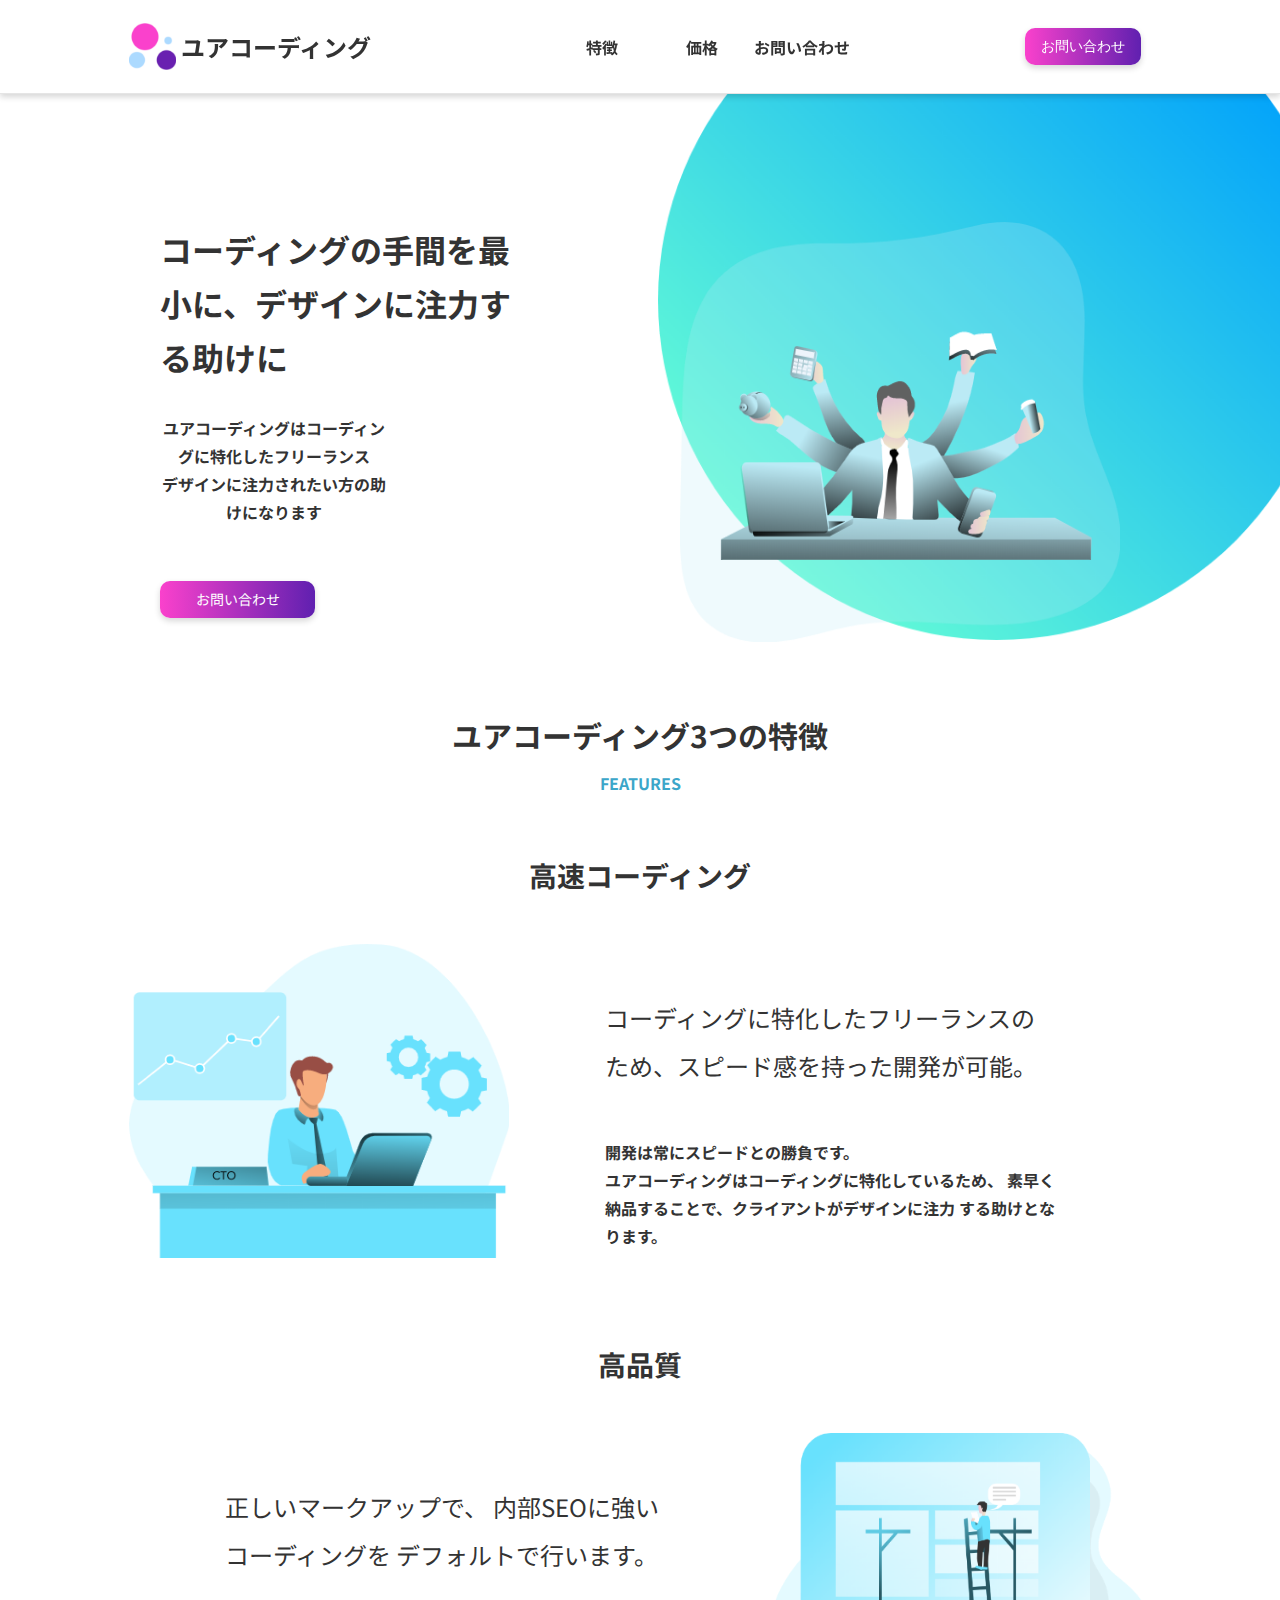
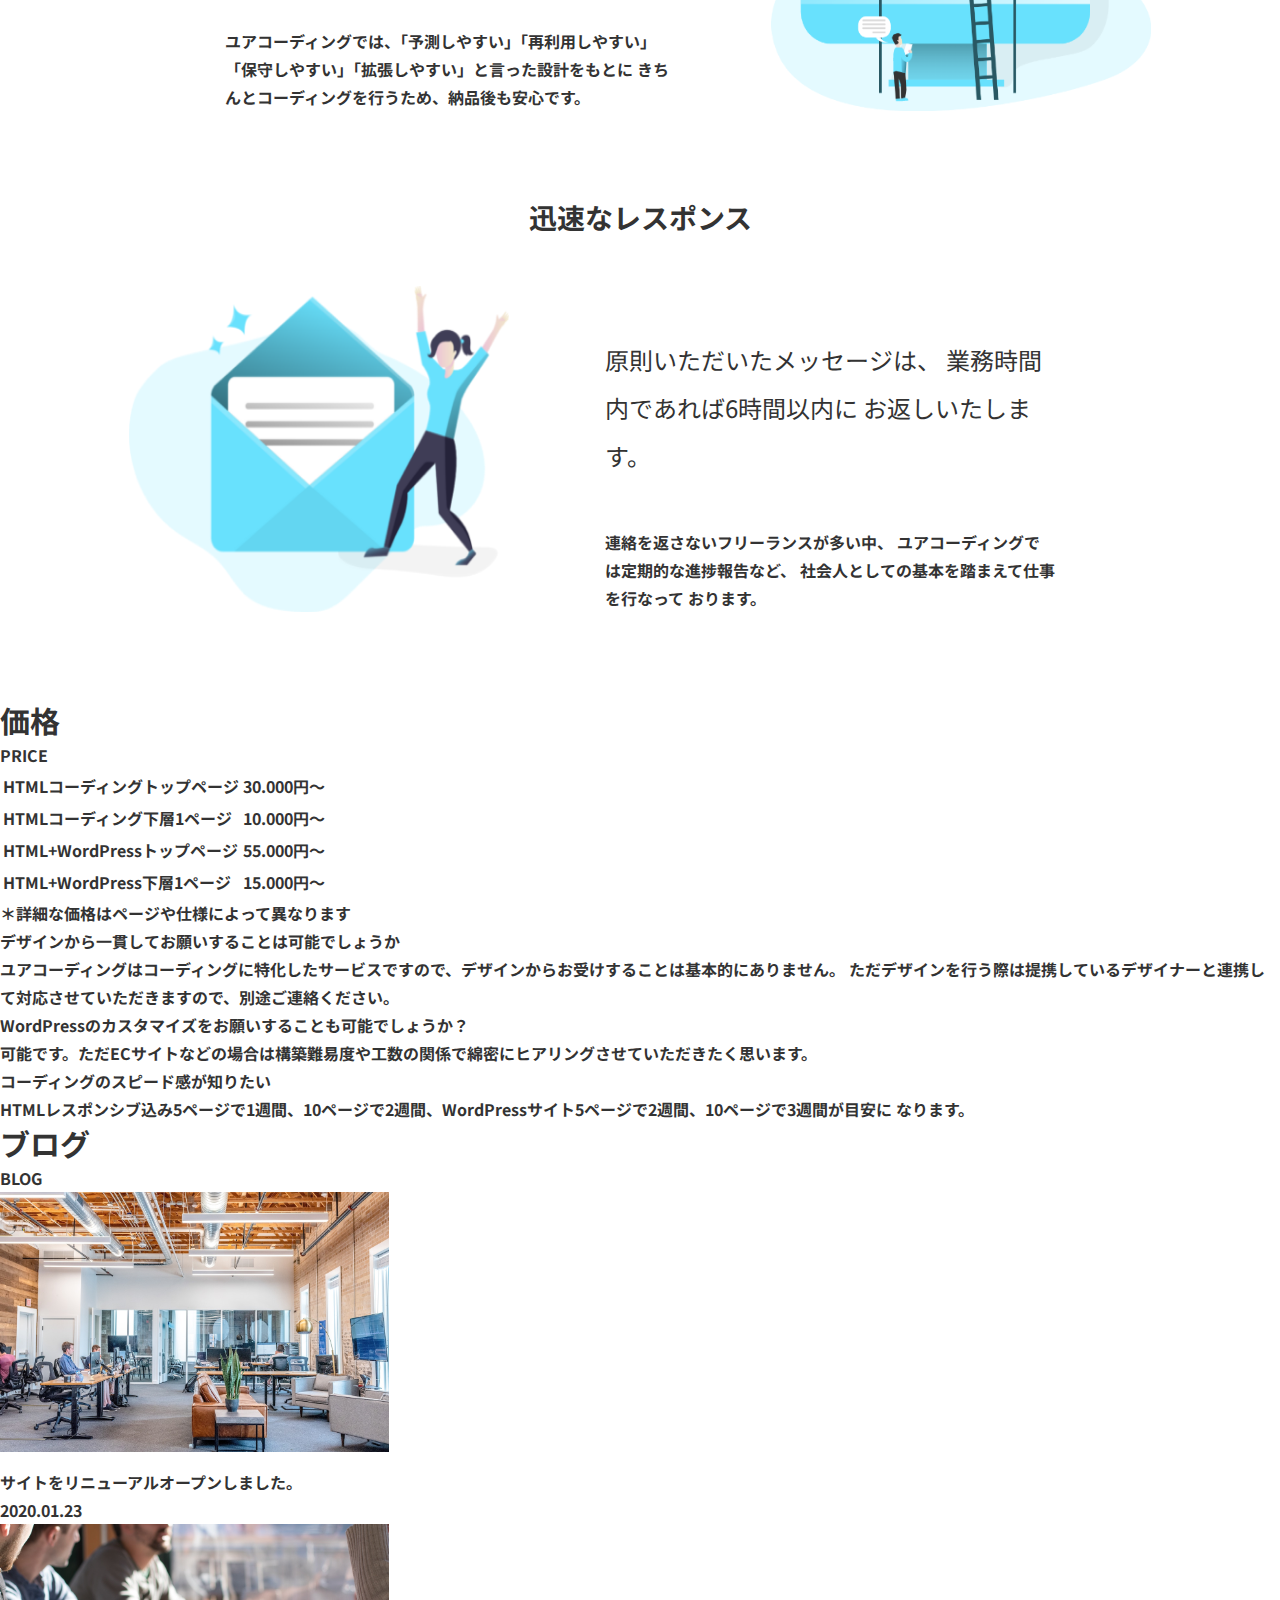
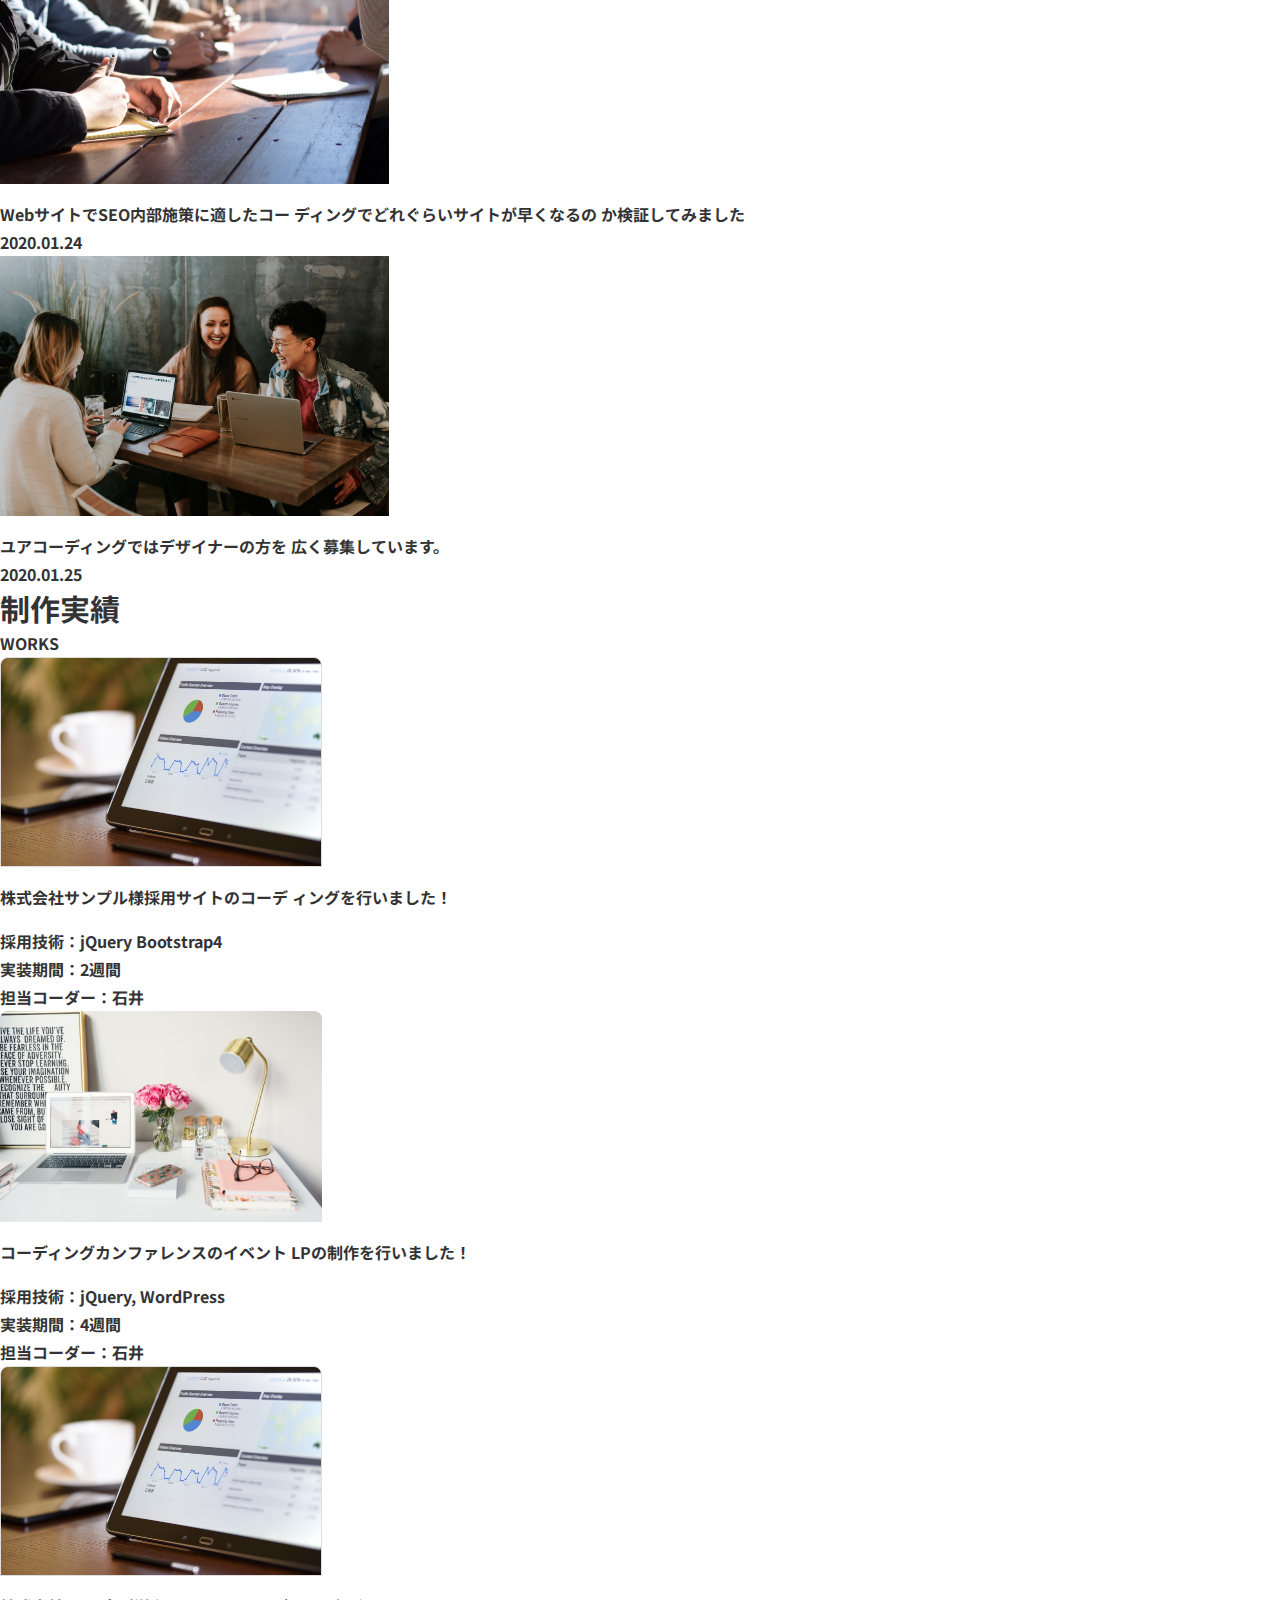
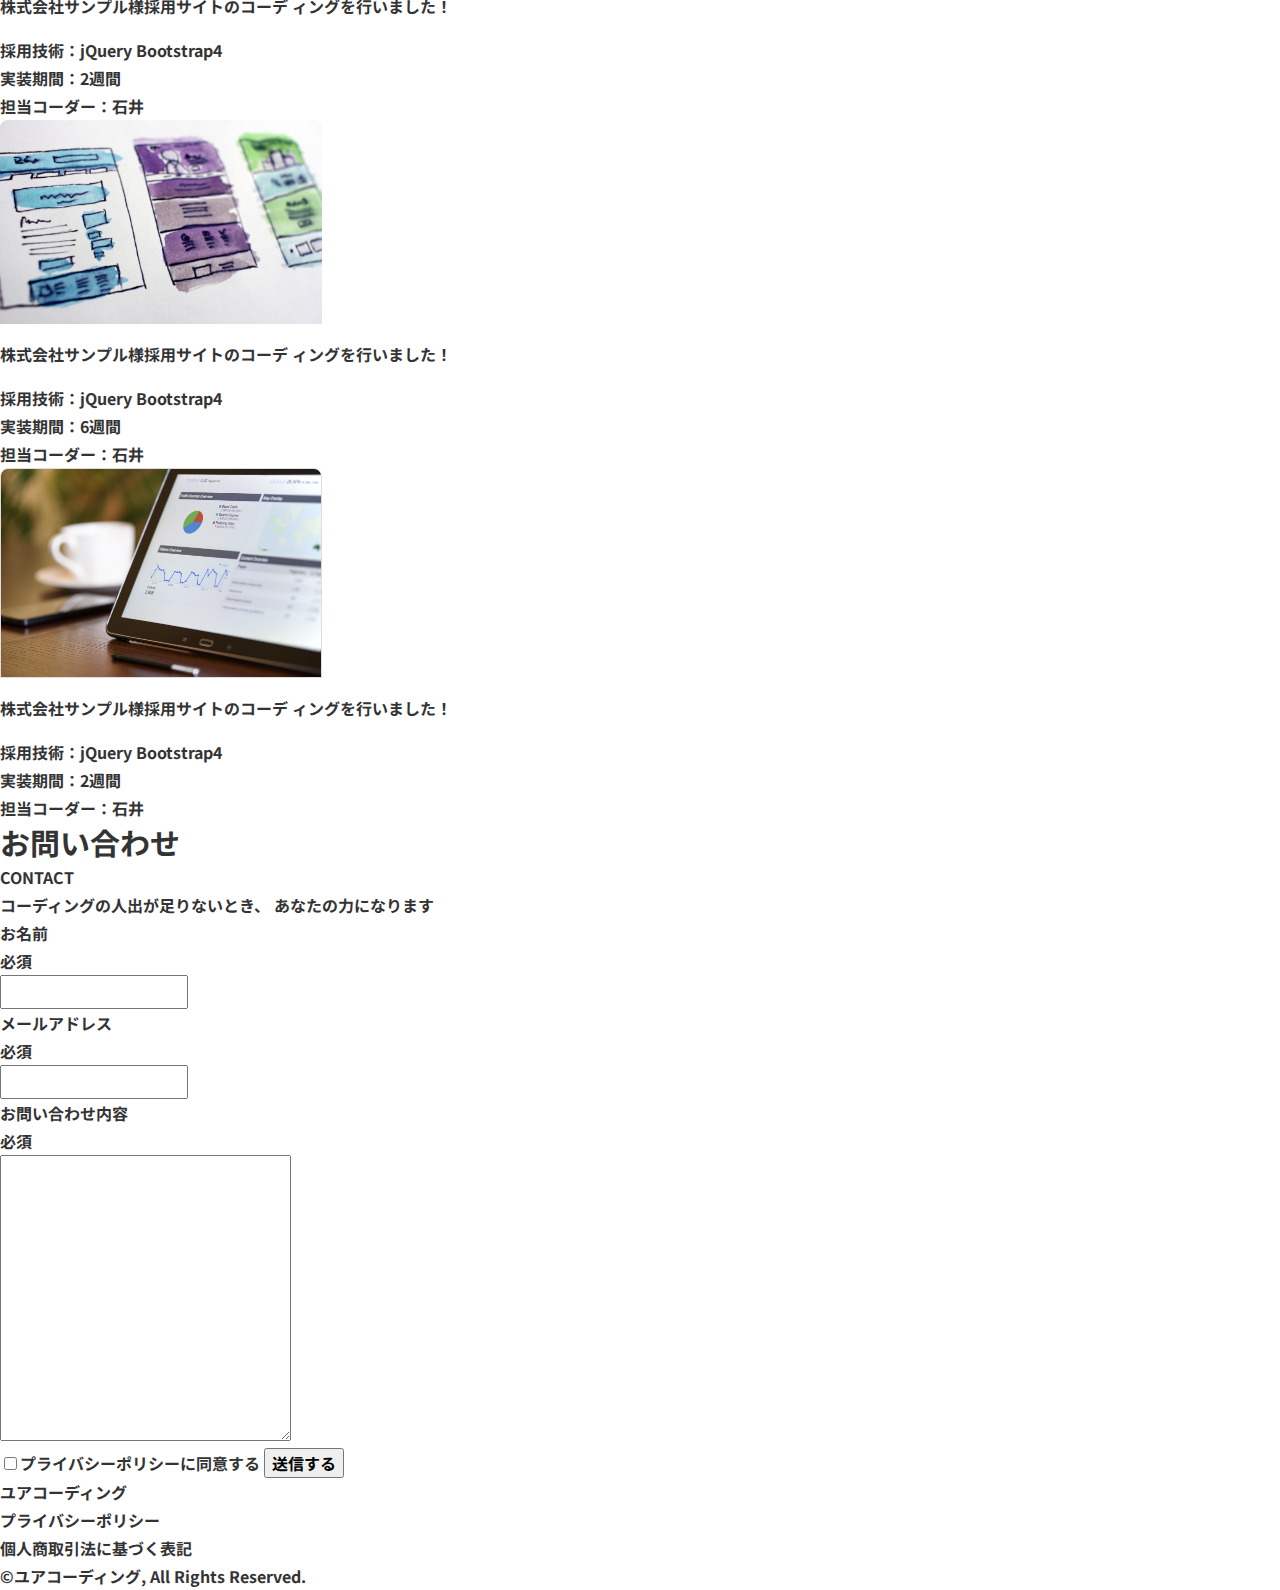
==== index.html @ cce76cbc "「p-features」完成" ====
<!DOCTYPE html>
<html lang="ja">
<head>
    <meta charset="UTF-8">
    <meta http-equiv="X-UA-Compatible" content="IE=edge">
    <meta name="viewport" content="width=device-width, initial-scale=1.0">
    <link rel="stylesheet" href="css/style.css">
    <link rel="preconnect" href="https://fonts.googleapis.com">
    <link rel="preconnect" href="https://fonts.gstatic.com" crossorigin>
    <link href="https://fonts.googleapis.com/css2?family=Noto+Sans+JP:wght@400;700&display=swap" rel="stylesheet">
    <meta name=“robots” content=“noindex”><!-- 完成したら削除 -->
    <title>ユアコーディング</title>
</head>
<body>
    <header>
        <div class="header-flex inner">
            <a href="" class="logo">
                <img src="img/header-logo.png" alt="ヘッダーロゴ">ユアコーディング
            </a><!-- /.logo -->
            <ul class="header-nav" id="header-nav">
                <li><a href="">特徴</a></li>
                <li><a href="">価格</a></li>
                <li><a href="">お問い合わせ</a></li>
            </ul><!-- /.header-nav -->
            <div class="contact-form">
                <a href="" class="contact-btn">お問い合わせ</a>
            </div><!-- /.contact-form -->
            <button class="hamburger-btn" id="hamburger-btn">
                <span></span>
                <span></span>
                <span></span>
            </button><!-- /.header-menu-btn -->
        </div><!-- /.heder-flex inner -->
    </header>
    <main>
        <section class="p-mainvisual inner">
            <div class="maintext">
                <h1>コーディングの手間を最小に、デザインに注力する助けに</h1>
                <p>ユアコーディングはコーディングに特化したフリーランス<br>デザインに注力されたい方の助けになります</p>
                <div class="contact-form">
                    <a href="" class="contact-btn">お問い合わせ</a>
                </div><!-- /.contact-form -->
            </div><!-- /.maintext -->
            <div class="main-img">
                <div class="mainimg1"></div><!-- /.mainimg1 -->
                <!-- <img src="img/main1.png" alt="メイン画像１"> -->
                <img src="img/main2.png" alt="メイン画像２">
            </div><!-- /.main-img -->
        </section><!-- /.p-mainvisual -->
        <section class="p-features inner">
            <h2>ユアコーディング3つの特徴</h2>
            <p class="c-subtitle">FEATURES</p>
            <div class="coding c-features-contents">
                <h3>高速コーディング</h3>
                <div class="flex-contents">
                    <img src="img/features-coding.png" alt="コーディング">
                    <div class="text-contents">
                        <p class="text-title">コーディングに特化したフリーランスのため、スピード感を持った開発が可能。</p><!-- /.text-title -->
                        <p>開発は常にスピードとの勝負です。<br>ユアコーディングはコーディングに特化しているため、 素早く納品することで、クライアントがデザインに注力 する助けとなります。</p>
                    </div><!-- /.text-contents -->
                </div><!-- /.flex-contents -->
            </div><!-- /.coding -->
            <div class="quality c-features-contents">
                <h3>高品質</h3>
                <div class="flex-contents flex-reverse">
                    <img src="img/features-quality.png" alt="品質">
                    <div class="text-contents">
                        <p class="text-title">正しいマークアップで、 内部SEOに強いコーディングを デフォルトで行います。</p><!-- /.text-title -->
                        <p>ユアコーディングでは、「予測しやすい」「再利用しやすい」 「保守しやすい」「拡張しやすい」と言った設計をもとに きちんとコーディングを行うため、納品後も安心です。</p>
                    </div><!-- /.text-contents -->
                </div><!-- /.text-contents -->
            </div><!-- /.quality -->
            <div class="response c-features-contents">
                <h3>迅速なレスポンス</h3>
                <div class="flex-contents">
                    <img src="img/features-response.png" alt="レスポンス">
                    <div class="text-contents">
                        <p class="text-title">原則いただいたメッセージは、 業務時間内であれば6時間以内に お返しいたします。</p><!-- /.text-title -->
                        <p>連絡を返さないフリーランスが多い中、 ユアコーディングでは定期的な進捗報告など、 社会人としての基本を踏まえて仕事を行なって おります。</p>
                    </div><!-- /.text-contents -->
                </div><!-- /.text-contents -->
            </div><!-- /.response -->
        </section><!-- /.p-features -->
        <section class="p-price">
            <h2>価格</h2>
            <p>PRICE</p>
            <table>
                <tr>
                    <td>HTMLコーディングトップページ</td>
                    <td>30.000円〜</td>
                </tr>
                <tr>
                    <td>HTMLコーディング下層1ページ</td>
                    <td>10.000円〜</td>
                </tr>
                <tr>
                    <td>HTML+WordPressトップページ</td>
                    <td>55.000円〜</td>
                </tr>
                <tr>
                    <td>HTML+WordPress下層1ページ</td>
                    <td>15.000円〜</td>
                </tr>
            </table>
            <p>＊詳細な価格はページや仕様によって異なります</p>
        </section><!-- /.p-price -->
        <section class="p-faq">
            <div class="c-accordion">
                <p class="menu js-menu">デザインから一貫してお願いすることは可能でしょうか</p><!-- /.menu js-menu -->
                <div class="content">
                    ユアコーディングはコーディングに特化したサービスですので、デザインからお受けすることは基本的にありません。 ただデザインを行う際は提携しているデザイナーと連携して対応させていただきますので、別途ご連絡ください。
                </div><!-- /.content -->
                <p class="menu js-menu">WordPressのカスタマイズをお願いすることも可能でしょうか？</p><!-- /.menu js-menu -->
                <div class="content">
                    可能です。ただECサイトなどの場合は構築難易度や工数の関係で綿密にヒアリングさせていただきたく思います。
                </div><!-- /.content -->
                <p class="menu js-menu">コーディングのスピード感が知りたい</p><!-- /.menu js-menu -->
                <div class="content">
                    HTMLレスポンシブ込み5ページで1週間、10ページで2週間、WordPressサイト5ページで2週間、10ページで3週間が目安に なります。
                </div><!-- /.content -->
            </div><!-- /.c-accordion -->
        </section><!-- /.p-faq -->
        <section class="p-blog">
            <h2>ブログ</h2>
            <p>BLOG</p>
            <div class="blog-contents">
                <article>
                    <img src="img/blog1.png" alt="サイトリニューアル">
                    <p>サイトをリニューアルオープンしました。</p>
                    <time>2020.01.23</time>
                </article>
                <article>
                    <img src="img/blog2.png" alt="検証">
                    <p>WebサイトでSEO内部施策に適したコー ディングでどれぐらいサイトが早くなるの か検証してみました</p>
                    <time>2020.01.24</time>
                </article>
                <article>
                    <img src="img/blog3.png" alt="募集">
                    <p>ユアコーディングではデザイナーの方を 広く募集しています。</p>
                    <time>2020.01.25</time>
                </article>
            </div><!-- /.blog-contents -->  
        </section><!-- /.p-blog --> 
        <section class="p-works">
            <h2>制作実績</h2>
            <p>WORKS</p>
            <div class="slider">
                <article>
                    <img src="img/works2.png" alt="コーディング">
                    <p class="works-title">株式会社サンプル様採用サイトのコーデ ィングを行いました！</p><!-- /.works-title -->
                    <div class="workscontents">
                        <p>採用技術：jQuery Bootstrap4</p>
                        <p>実装期間：2週間</p>
                        <p>担当コーダー：石井</p>
                    </div><!-- /.workscontents -->
                </article>
                <article>
                    <img src="img/works1.png" alt="LP制作">
                    <p class="works-title">コーディングカンファレンスのイベント LPの制作を行いました！</p><!-- /.works-title -->
                    <div class="workscontents">
                        <p>採用技術：jQuery, WordPress</p>
                        <p>実装期間：4週間</p>
                        <p>担当コーダー：石井</p>
                    </div><!-- /.workscontents -->
                </article>
                <article>
                    <img src="img/works2.png" alt="コーディング">
                    <p class="works-title">株式会社サンプル様採用サイトのコーデ ィングを行いました！</p><!-- /.works-title -->
                    <div class="workscontents">
                        <p>採用技術：jQuery Bootstrap4</p>
                        <p>実装期間：2週間</p>
                        <p>担当コーダー：石井</p>
                    </div><!-- /.workscontents -->
                </article>
                <article>
                    <img src="img/works3.png" alt="コーディング">
                    <p class="works-title">株式会社サンプル様採用サイトのコーデ ィングを行いました！</p><!-- /.works-title -->
                    <div class="workscontents">
                        <p>採用技術：jQuery Bootstrap4</p>
                        <p>実装期間：6週間</p>
                        <p>担当コーダー：石井</p>
                    </div><!-- /.workscontents -->
                </article>
                <article>
                    <img src="img/works2.png" alt="コーディング">
                    <p class="works-title">株式会社サンプル様採用サイトのコーデ ィングを行いました！</p><!-- /.works-title -->
                    <div class="workscontents">
                        <p>採用技術：jQuery Bootstrap4</p>
                        <p>実装期間：2週間</p>
                        <p>担当コーダー：石井</p>
                    </div><!-- /.workscontents -->
                </article>
            </div><!-- /.slider -->
        </section><!-- /.p-works -->
        <section class="contact">
            <h2>お問い合わせ</h2>
            <p>CONTACT</p>
            <p>コーディングの人出が足りないとき、 あなたの力になります</p>
            <form action="" method="post">
                <div>
                    <label for="name">お名前</label><div class="form-label">必須</div><!-- /.form-label -->
                    <input type="text" id="name" name="name">
                </div>
                <div>
                    <label for="mail">メールアドレス</label><div class="form-label">必須</div><!-- /.form-label -->
                    <input type="mail" id="mail" name="mail">
                </div>
                <div>
                    <label for="message">お問い合わせ内容</label><div class="form-label">必須</div><!-- /.form-label -->
                    <textarea name="message" id="message" cols="30" rows="10"></textarea><!-- /# -->
                </div>
                <label for="check"><input type="checkbox" name="check" id="check">プライバシーポリシーに同意する</label>
                <input type="submit" value="送信する">
            </form>
        </section><!-- /.contact -->
        <footer>
            <p>ユアコーディング</p>
            <p>プライバシーポリシー</p>
            <p>個人商取引法に基づく表記</p>
            <p>©ユアコーディング, All Rights Reserved.</p>
        </footer>
    </main>
    <script src="js/script.js"></script>
</body>
</html>
---- css/style.css ----
@charset "UTF-8";
/* A Modern CSS Reset */
/* Box sizing rules */
*,
*::before,
*::after {
  -webkit-box-sizing: border-box;
          box-sizing: border-box;
}

/* Remove default padding */
ul[class],
ol[class] {
  padding: 0;
}

/* Remove default margin */
body,
h1,
h2,
h3,
h4,
h5,
h6,
p,
ul[class],
ol[class],
li,
figure,
figcaption,
blockquote,
dl,
dd {
  margin: 0;
}

/* Set core body defaults */
body {
  min-height: 100vh;
  scroll-behavior: smooth;
  text-rendering: optimizeSpeed;
  line-height: 1.5;
}

/* Remove list styles on ul, ol elements with a class attribute */
ul[class],
ol[class] {
  list-style: none;
}

/* A elements that don't have a class get default styles */
a:not([class]) {
  text-decoration-skip-ink: auto;
}

/* Make images easier to work with */
img {
  max-width: 100%;
  display: block;
}

/* Natural flow and rhythm in articles by default */
article > * + * {
  margin-top: 1em;
}

/* Inherit fonts for inputs and buttons */
input,
button,
textarea,
select {
  font: inherit;
}

/* Remove all animations and transitions for people that prefer not to see them */
@media (prefers-reduced-motion: reduce) {
  * {
    -webkit-animation-duration: 0.01ms !important;
            animation-duration: 0.01ms !important;
    -webkit-animation-iteration-count: 1 !important;
            animation-iteration-count: 1 !important;
    -webkit-transition-duration: 0.01ms !important;
            transition-duration: 0.01ms !important;
    scroll-behavior: auto !important;
  }
}

/* ブレークポイント */
a {
  text-decoration: none;
  color: inherit;
}

ul {
  margin: 0;
  padding: 0;
}

li {
  list-style-type: none;
}

.inner {
  width: 95%;
  margin: 0 auto;
  /* @if $point == wide {
		@media ( min-width: 1025px ) {
			@content ;
		}
	} */
  /* @if $point == wide {
		@media ( min-width: 1025px ) {
			@content ;
		}
	} */
}

@media (min-width: 416px) {
  .inner {
    width: 90%;
  }
}

@media (min-width: 768px) {
  .inner {
    width: 90%;
    max-width: 1022px;
  }
}

body {
  font: normal normal bold 16px/28px Noto Sans JP;
  color: #333333;
  letter-spacing: 0px;
  opacity: 1;
  /* @include breakpoint(tablet) {
        font: normal normal bold 16px/28px Noto Sans JP;
    }

    @include breakpoint(pc) {
        font: normal normal bold 16px/28px Noto Sans JP;
    } */
}

body h1 {
  font: normal normal bold 32px/43px Noto Sans JP;
}

body h2 {
  font: normal normal bold 30px/41px Noto Sans JP;
}

body h3 {
  font: normal normal bold 28px/37px Noto Sans JP;
}

header {
  width: 100%;
  height: 70px;
  border-bottom: 1px solid rgba(0, 0, 0, 0.1);
  position: fixed;
  z-index: 99;
  -webkit-box-shadow: 0px 3px 6px #00000029;
          box-shadow: 0px 3px 6px #00000029;
  background-color: #fff;
  /* @if $point == wide {
		@media ( min-width: 1025px ) {
			@content ;
		}
	} */
}

@media (min-width: 416px) {
  header {
    height: 94px;
  }
}

header .header-flex {
  display: -webkit-box;
  display: -webkit-flex;
  display: -ms-flexbox;
  display: flex;
  -webkit-box-pack: justify;
  -webkit-justify-content: space-between;
      -ms-flex-pack: justify;
          justify-content: space-between;
  -webkit-box-align: center;
  -webkit-align-items: center;
      -ms-flex-align: center;
          align-items: center;
  height: 100%;
}

header .header-flex .logo {
  height: 30px;
  font-size: 18px;
  line-height: 30px;
  width: 100%;
  /* @if $point == wide {
		@media ( min-width: 1025px ) {
			@content ;
		}
	} */
}

@media (min-width: 416px) {
  header .header-flex .logo {
    height: 47px;
    font-size: 24px;
    line-height: 47px;
  }
}

header .header-flex .logo img {
  display: inline-block;
  width: 30px;
  vertical-align: bottom;
  margin-right: 5px;
  /* @if $point == wide {
		@media ( min-width: 1025px ) {
			@content ;
		}
	} */
}

@media (min-width: 416px) {
  header .header-flex .logo img {
    width: 47px;
  }
}

header .header-flex .header-nav {
  display: -webkit-box;
  display: -webkit-flex;
  display: -ms-flexbox;
  display: flex;
  -webkit-box-orient: vertical;
  -webkit-box-direction: normal;
  -webkit-flex-direction: column;
      -ms-flex-direction: column;
          flex-direction: column;
  position: absolute;
  top: 50px;
  height: 150px;
  background-color: #fff;
  text-align: center;
  width: 100%;
  margin-left: -3%;
  opacity: 0;
  -webkit-transition: .5s;
  transition: .5s;
  margin-top: 4px;
  /* @if $point == wide {
		@media ( min-width: 1025px ) {
			@content ;
		}
	} */
  /* @if $point == wide {
		@media ( min-width: 1025px ) {
			@content ;
		}
	} */
}

@media (min-width: 416px) {
  header .header-flex .header-nav {
    margin-top: 27px;
    margin-left: -5%;
  }
}

@media (min-width: 768px) {
  header .header-flex .header-nav {
    position: static;
    -webkit-box-orient: horizontal;
    -webkit-box-direction: normal;
    -webkit-flex-direction: row;
        -ms-flex-direction: row;
            flex-direction: row;
    height: 30px;
    margin-top: 0;
    opacity: 1;
  }
}

header .header-flex .header-nav li {
  height: 50px;
  /* @if $point == wide {
		@media ( min-width: 1025px ) {
			@content ;
		}
	} */
}

@media (min-width: 768px) {
  header .header-flex .header-nav li {
    width: 100px;
    height: 30px;
  }
}

header .header-flex .header-nav li a {
  display: block;
  width: 100%;
  height: 100%;
  cursor: pointer;
  line-height: 50px;
  /* @if $point == wide {
		@media ( min-width: 1025px ) {
			@content ;
		}
	} */
}

@media (min-width: 768px) {
  header .header-flex .header-nav li a {
    line-height: 30px;
  }
}

header .header-flex .menu-open {
  top: 70px;
  opacity: 1;
}

header .header-flex .contact-form {
  display: none;
  background: transparent -webkit-gradient(linear, left top, right top, from(#FA41CC), to(#6020B0)) 0% 0% no-repeat padding-box;
  background: transparent -webkit-linear-gradient(left, #FA41CC 0%, #6020B0 100%) 0% 0% no-repeat padding-box;
  background: transparent linear-gradient(90deg, #FA41CC 0%, #6020B0 100%) 0% 0% no-repeat padding-box;
  -webkit-box-shadow: 0px 3px 6px #00000029;
          box-shadow: 0px 3px 6px #00000029;
  border-radius: 10px;
  height: 37px;
  font: normal normal normal 14px/19px Hiragino Kaku Gothic ProN;
  color: #fff;
  line-height: 37px;
  text-align: center;
  /* @if $point == wide {
		@media ( min-width: 1025px ) {
			@content ;
		}
	} */
  /* @if $point == wide {
		@media ( min-width: 1025px ) {
			@content ;
		}
	} */
}

@media (min-width: 416px) {
  header .header-flex .contact-form {
    display: inline-block;
    width: 145px;
    margin-right: 10px;
  }
}

@media (min-width: 768px) {
  header .header-flex .contact-form {
    width: 250px;
  }
}

header .header-flex .hamburger-btn {
  width: 56px;
  height: 40px;
  border: 1px solid rgba(0, 0, 0, 0.1);
  border-radius: 5px;
  /* margin-right: 5%; */
  position: relative;
  cursor: pointer;
  background: none;
  text-align: center;
  /* @if $point == wide {
		@media ( min-width: 1025px ) {
			@content ;
		}
	} */
}

@media (min-width: 768px) {
  header .header-flex .hamburger-btn {
    display: none;
  }
}

header .header-flex .hamburger-btn span {
  display: block;
  position: absolute;
  width: 25px;
  height: 3px;
  border-radius: 2px;
  background-color: rgba(0, 0, 0, 0.5);
  position: absolute;
  left: 11px;
  /* @if $point == wide {
		@media ( min-width: 1025px ) {
			@content ;
		}
	} */
}

@media (min-width: 416px) {
  header .header-flex .hamburger-btn span {
    left: 8px;
  }
}

header .header-flex .hamburger-btn span:nth-child(1) {
  top: 9px;
}

header .header-flex .hamburger-btn span:nth-child(2) {
  top: 18px;
}

header .header-flex .hamburger-btn span:nth-child(3) {
  top: 27px;
}

.p-mainvisual {
  padding-top: 72px;
  display: -webkit-box;
  display: -webkit-flex;
  display: -ms-flexbox;
  display: flex;
  -webkit-box-orient: vertical;
  -webkit-box-direction: reverse;
  -webkit-flex-direction: column-reverse;
      -ms-flex-direction: column-reverse;
          flex-direction: column-reverse;
  margin-bottom: 73px;
  /* @if $point == wide {
		@media ( min-width: 1025px ) {
			@content ;
		}
	} */
  /* @if $point == wide {
		@media ( min-width: 1025px ) {
			@content ;
		}
	} */
}

@media (min-width: 416px) {
  .p-mainvisual {
    padding-top: 222px;
  }
}

@media (min-width: 768px) {
  .p-mainvisual {
    -webkit-box-orient: horizontal;
    -webkit-box-direction: normal;
    -webkit-flex-direction: row;
        -ms-flex-direction: row;
            flex-direction: row;
    -webkit-box-pack: justify;
    -webkit-justify-content: space-between;
        -ms-flex-pack: justify;
            justify-content: space-between;
  }
}

.p-mainvisual .main-img {
  width: 100%;
  height: auto;
  /* @if $point == wide {
		@media ( min-width: 1025px ) {
			@content ;
		}
	} */
  /* @if $point == wide {
		@media ( min-width: 1025px ) {
			@content ;
		}
	} */
}

@media (min-width: 416px) {
  .p-mainvisual .main-img {
    max-width: 518px;
    height: auto;
    margin: 0 auto;
  }
}

@media (min-width: 768px) {
  .p-mainvisual .main-img {
    width: 100%;
  }
}

.p-mainvisual .main-img .mainimg1 {
  display: none;
  position: absolute;
  /* @if $point == wide {
		@media ( min-width: 1025px ) {
			@content ;
		}
	} */
}

@media (min-width: 768px) {
  .p-mainvisual .main-img .mainimg1 {
    background-image: url(../img/main1.png);
    background-repeat: no-repeat;
    /*  */
    background-size: cover;
    background-position: top -40px right -55px;
    display: block;
    position: absolute;
    width: 630px;
    height: 680px;
    top: 0;
    right: 0;
    z-index: -1;
  }
}

.p-mainvisual .main-img img {
  display: block;
  width: 85%;
  max-width: 518px;
  margin: 0 auto;
  height: auto;
  /* @if $point == wide {
		@media ( min-width: 1025px ) {
			@content ;
		}
	} */
}

@media (min-width: 768px) {
  .p-mainvisual .main-img img {
    height: 420px;
    margin-right: 0;
    margin-left: auto;
    z-index: 10;
  }
}

.p-mainvisual .maintext {
  /* @if $point == wide {
		@media ( min-width: 1025px ) {
			@content ;
		}
	} */
  /* @if $point == wide {
		@media ( min-width: 1025px ) {
			@content ;
		}
	} */
}

@media (min-width: 416px) {
  .p-mainvisual .maintext {
    max-width: 410px;
    margin: 0 auto;
  }
}

@media (min-width: 768px) {
  .p-mainvisual .maintext {
    max-width: 380px;
  }
}

.p-mainvisual .maintext h1 {
  line-height: 54px;
  width: 100%;
  margin: 0 auto 30px;
  text-align: center;
  /* @if $point == wide {
		@media ( min-width: 1025px ) {
			@content ;
		}
	} */
}

@media (min-width: 768px) {
  .p-mainvisual .maintext h1 {
    width: 100%;
    text-align: left;
  }
}

.p-mainvisual .maintext p {
  width: 70%;
  margin: 0 auto 40px;
  /* @if $point == wide {
		@media ( min-width: 1025px ) {
			@content ;
		}
	} */
  /* @if $point == wide {
		@media ( min-width: 1025px ) {
			@content ;
		}
	} */
}

@media (min-width: 416px) {
  .p-mainvisual .maintext p {
    text-align: center;
  }
}

@media (min-width: 768px) {
  .p-mainvisual .maintext p {
    width: 60%;
    margin: 0 0 55px 0;
  }
}

.p-mainvisual .maintext .contact-form {
  background: transparent -webkit-gradient(linear, left top, right top, from(#FA41CC), to(#6020B0)) 0% 0% no-repeat padding-box;
  background: transparent -webkit-linear-gradient(left, #FA41CC 0%, #6020B0 100%) 0% 0% no-repeat padding-box;
  background: transparent linear-gradient(90deg, #FA41CC 0%, #6020B0 100%) 0% 0% no-repeat padding-box;
  -webkit-box-shadow: 0px 3px 6px #00000029;
          box-shadow: 0px 3px 6px #00000029;
  border-radius: 10px;
  height: 37px;
  width: 155px;
  margin: 0 auto;
  font: normal normal normal 14px/19px Noto Sans JP;
  color: #fff;
  line-height: 37px;
  text-align: center;
  /* @if $point == wide {
		@media ( min-width: 1025px ) {
			@content ;
		}
	} */
}

@media (min-width: 768px) {
  .p-mainvisual .maintext .contact-form {
    margin: 0 0 10px 0;
  }
}

.p-features {
  width: 90%;
}

.p-features h2 {
  text-align: center;
  margin-bottom: 13px;
}

.p-features p {
  text-align: center;
}

.c-subtitle {
  color: #3BA6C9;
  margin-bottom: 60px;
}

.c-features-contents {
  text-align: center;
  margin: 0 auto 93px;
  /* @if $point == wide {
		@media ( min-width: 1025px ) {
			@content ;
		}
	} */
}

@media (min-width: 768px) {
  .c-features-contents {
    margin-bottom: 88px;
  }
}

.c-features-contents h3 {
  margin-bottom: 50px;
}

.c-features-contents .flex-contents {
  display: -webkit-box;
  display: -webkit-flex;
  display: -ms-flexbox;
  display: flex;
  -webkit-box-orient: vertical;
  -webkit-box-direction: normal;
  -webkit-flex-direction: column;
      -ms-flex-direction: column;
          flex-direction: column;
  /* @if $point == wide {
		@media ( min-width: 1025px ) {
			@content ;
		}
	} */
}

@media (min-width: 768px) {
  .c-features-contents .flex-contents {
    -webkit-box-orient: horizontal;
    -webkit-box-direction: normal;
    -webkit-flex-direction: row;
        -ms-flex-direction: row;
            flex-direction: row;
    -webkit-box-pack: justify;
    -webkit-justify-content: space-between;
        -ms-flex-pack: justify;
            justify-content: space-between;
  }
}

.c-features-contents .flex-contents img {
  max-width: 380px;
  margin: 0 auto;
  /* @if $point == wide {
		@media ( min-width: 1025px ) {
			@content ;
		}
	} */
}

@media (min-width: 768px) {
  .c-features-contents .flex-contents img {
    margin: 0;
  }
}

.c-features-contents .text-contents {
  width: 70%;
  margin: 0 auto;
  /* @if $point == wide {
		@media ( min-width: 1025px ) {
			@content ;
		}
	} */
}

@media (min-width: 768px) {
  .c-features-contents .text-contents {
    max-width: 450px;
  }
}

.c-features-contents .text-contents .text-title {
  font: normal normal normal 24px/48px Noto Sans JP;
  text-align: left;
  margin: 5px auto 54px;
  /* @if $point == wide {
		@media ( min-width: 1025px ) {
			@content ;
		}
	} */
  /* @if $point == wide {
		@media ( min-width: 1025px ) {
			@content ;
		}
	} */
}

@media (min-width: 416px) {
  .c-features-contents .text-contents .text-title {
    text-align: center;
  }
}

@media (min-width: 768px) {
  .c-features-contents .text-contents .text-title {
    text-align: left;
    margin-top: 50px;
    margin-bottom: 48px;
  }
}

.c-features-contents .text-contents p {
  width: 80%;
  max-width: 380px;
  margin: 0 auto;
  /* @if $point == wide {
		@media ( min-width: 1025px ) {
			@content ;
		}
	} */
}

@media (min-width: 768px) {
  .c-features-contents .text-contents p {
    width: 100%;
    max-width: 500px;
    text-align: left;
  }
}

.c-features-contents .flex-reverse {
  -webkit-box-orient: vertical;
  -webkit-box-direction: normal;
  -webkit-flex-direction: column;
      -ms-flex-direction: column;
          flex-direction: column;
  /* @if $point == wide {
		@media ( min-width: 1025px ) {
			@content ;
		}
	} */
}

@media (min-width: 768px) {
  .c-features-contents .flex-reverse {
    -webkit-box-orient: horizontal;
    -webkit-box-direction: reverse;
    -webkit-flex-direction: row-reverse;
        -ms-flex-direction: row-reverse;
            flex-direction: row-reverse;
  }
}
/*# sourceMappingURL=style.css.map */
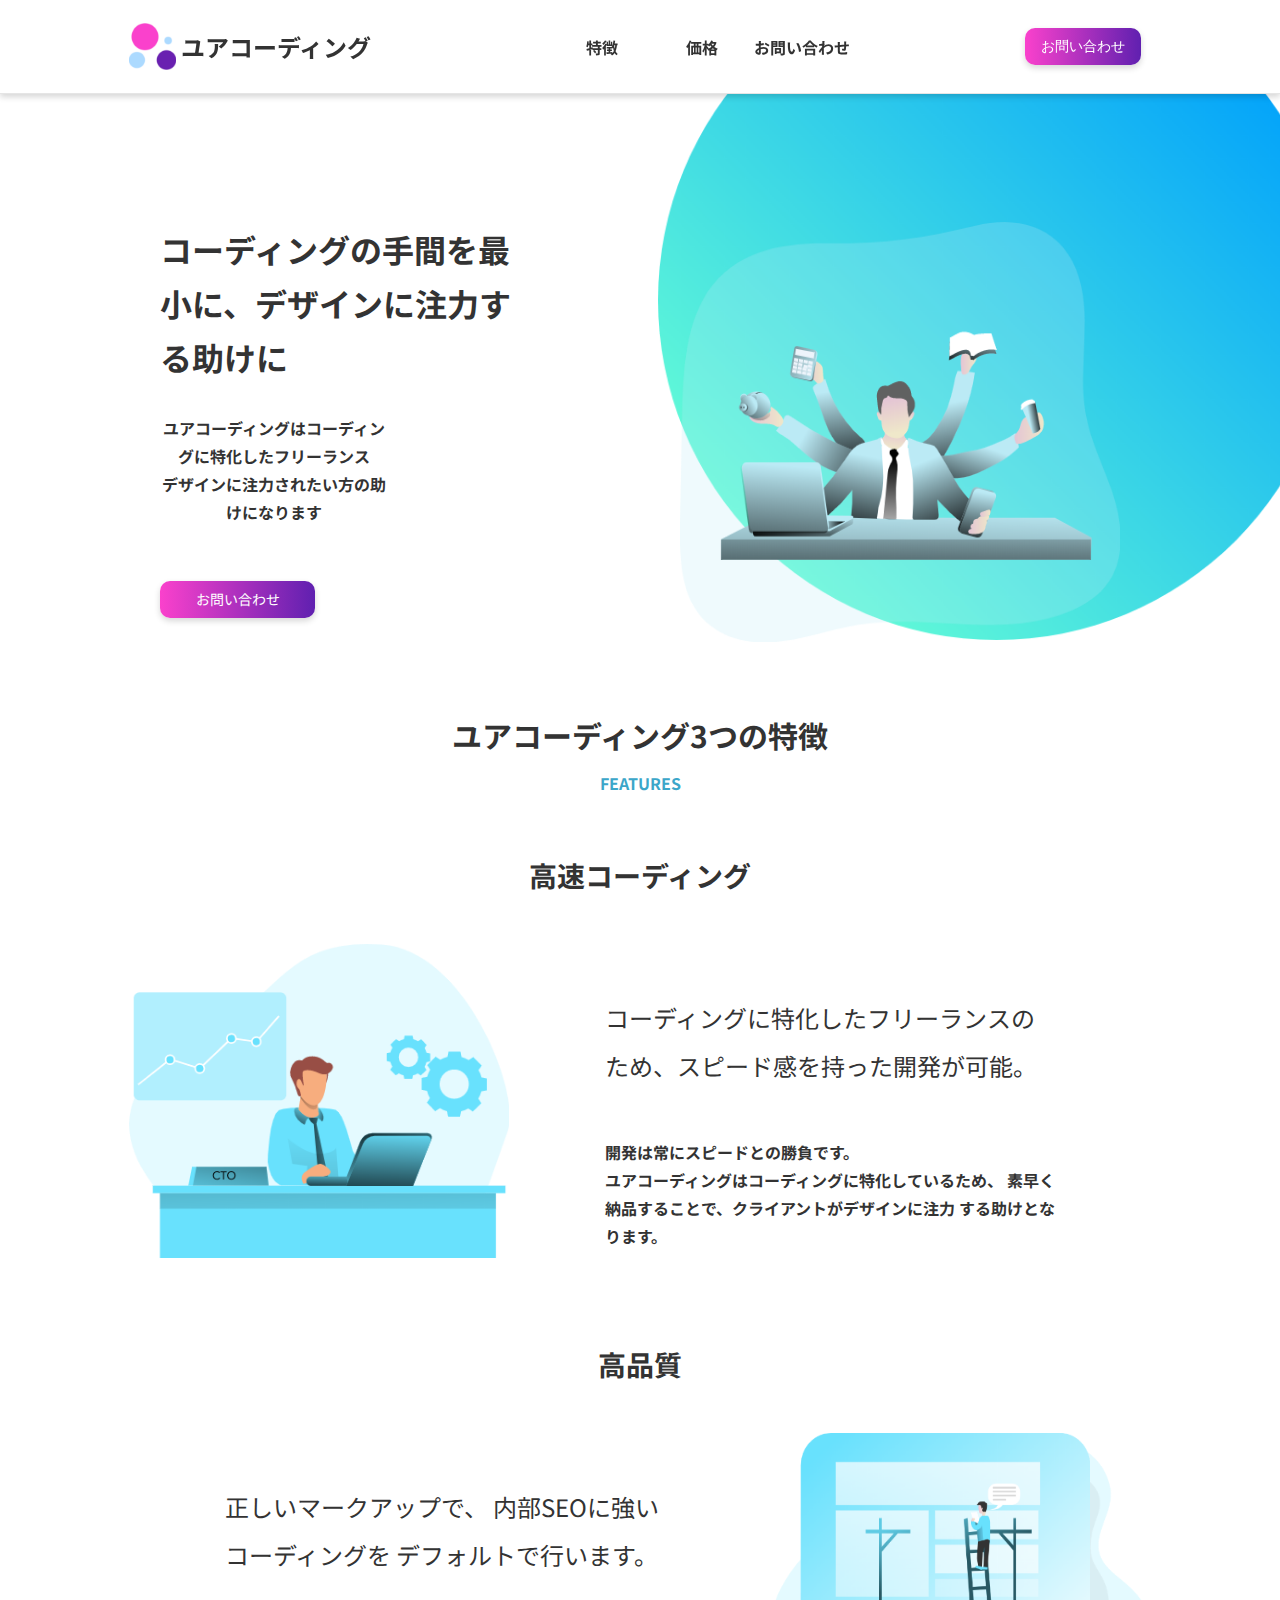
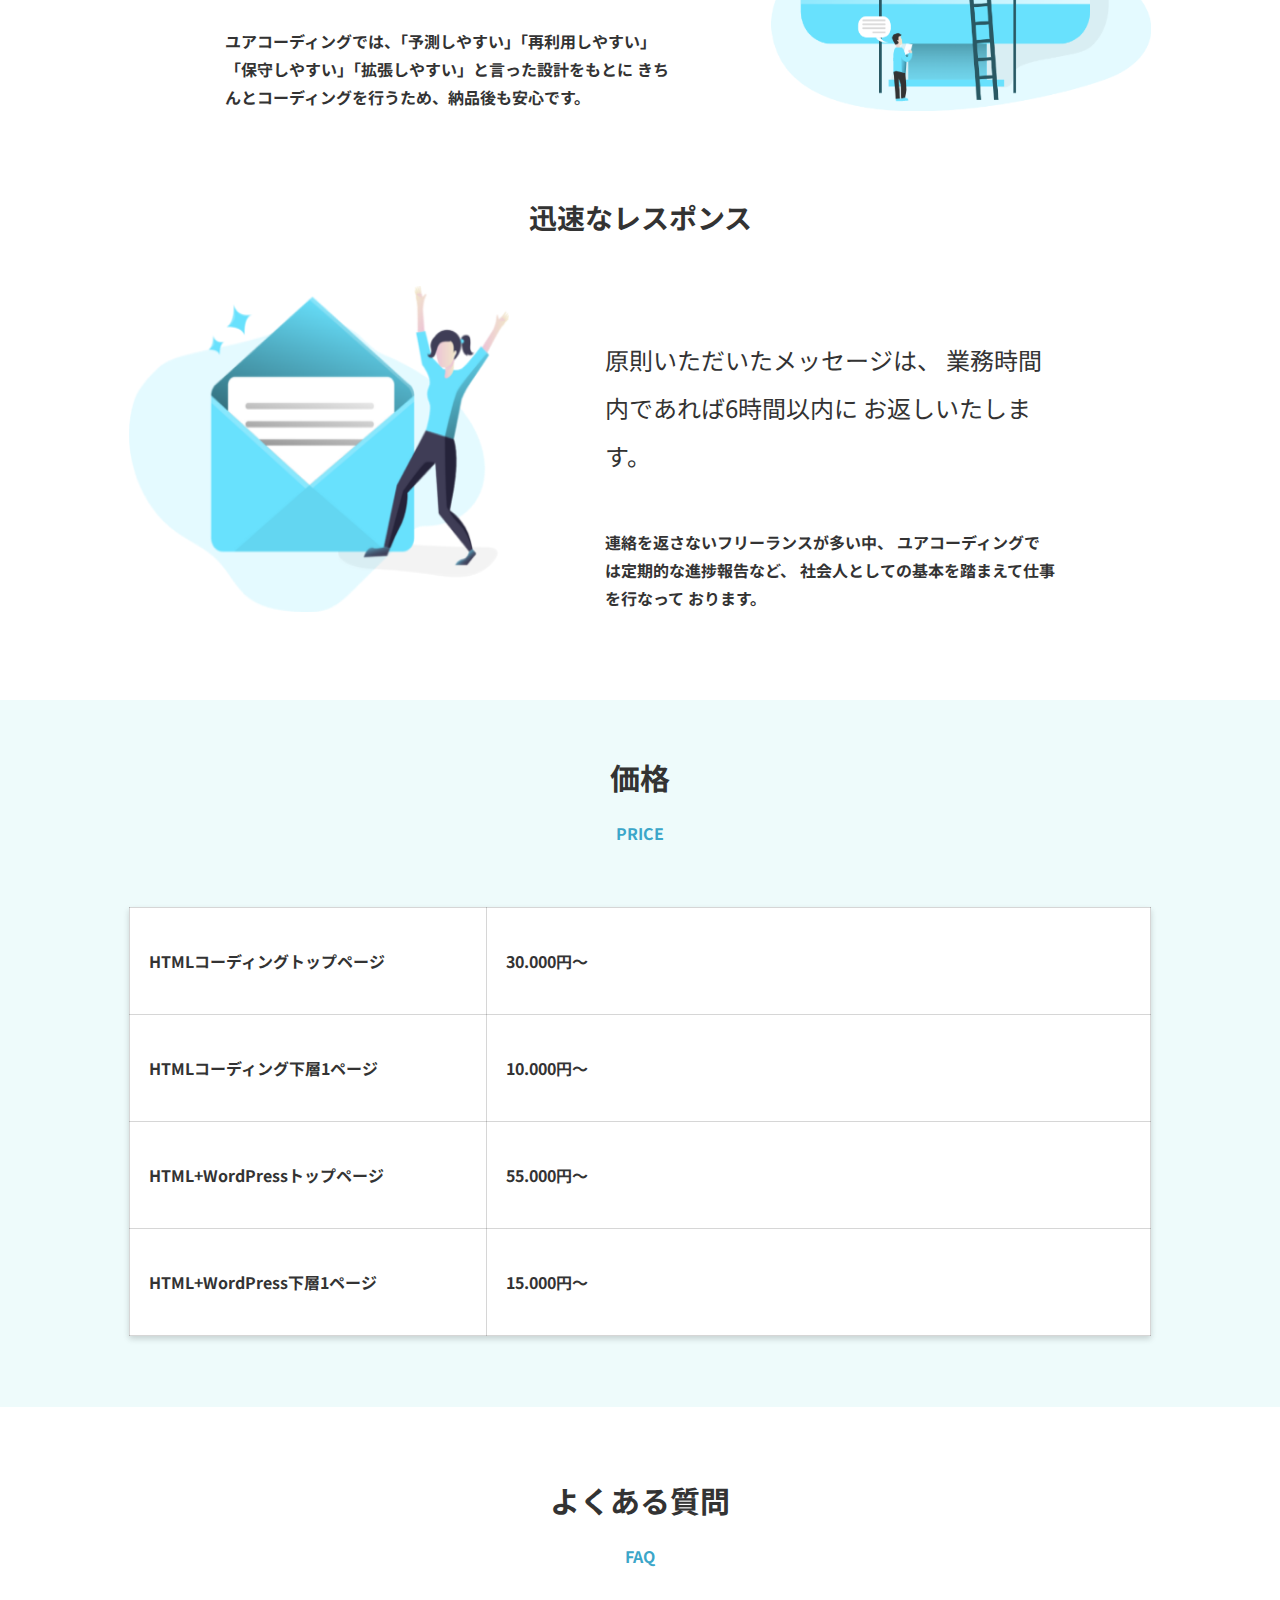
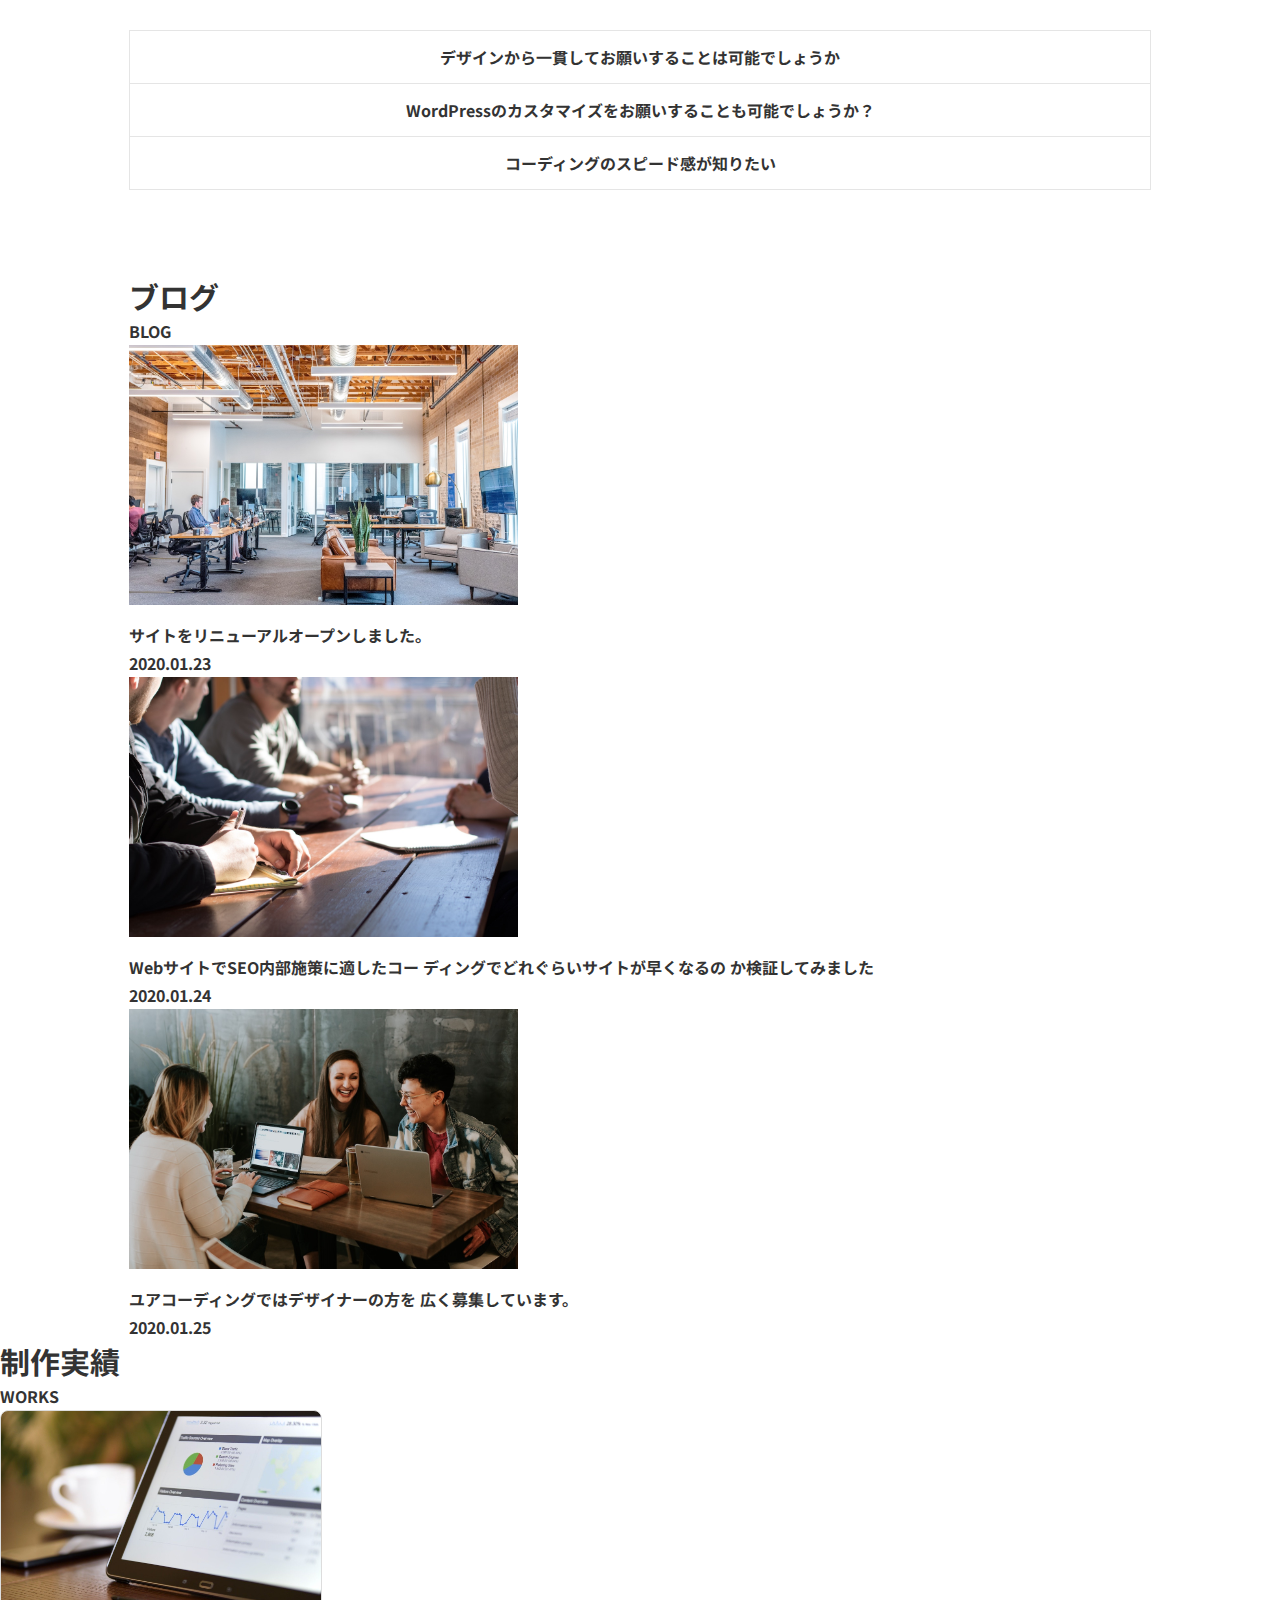
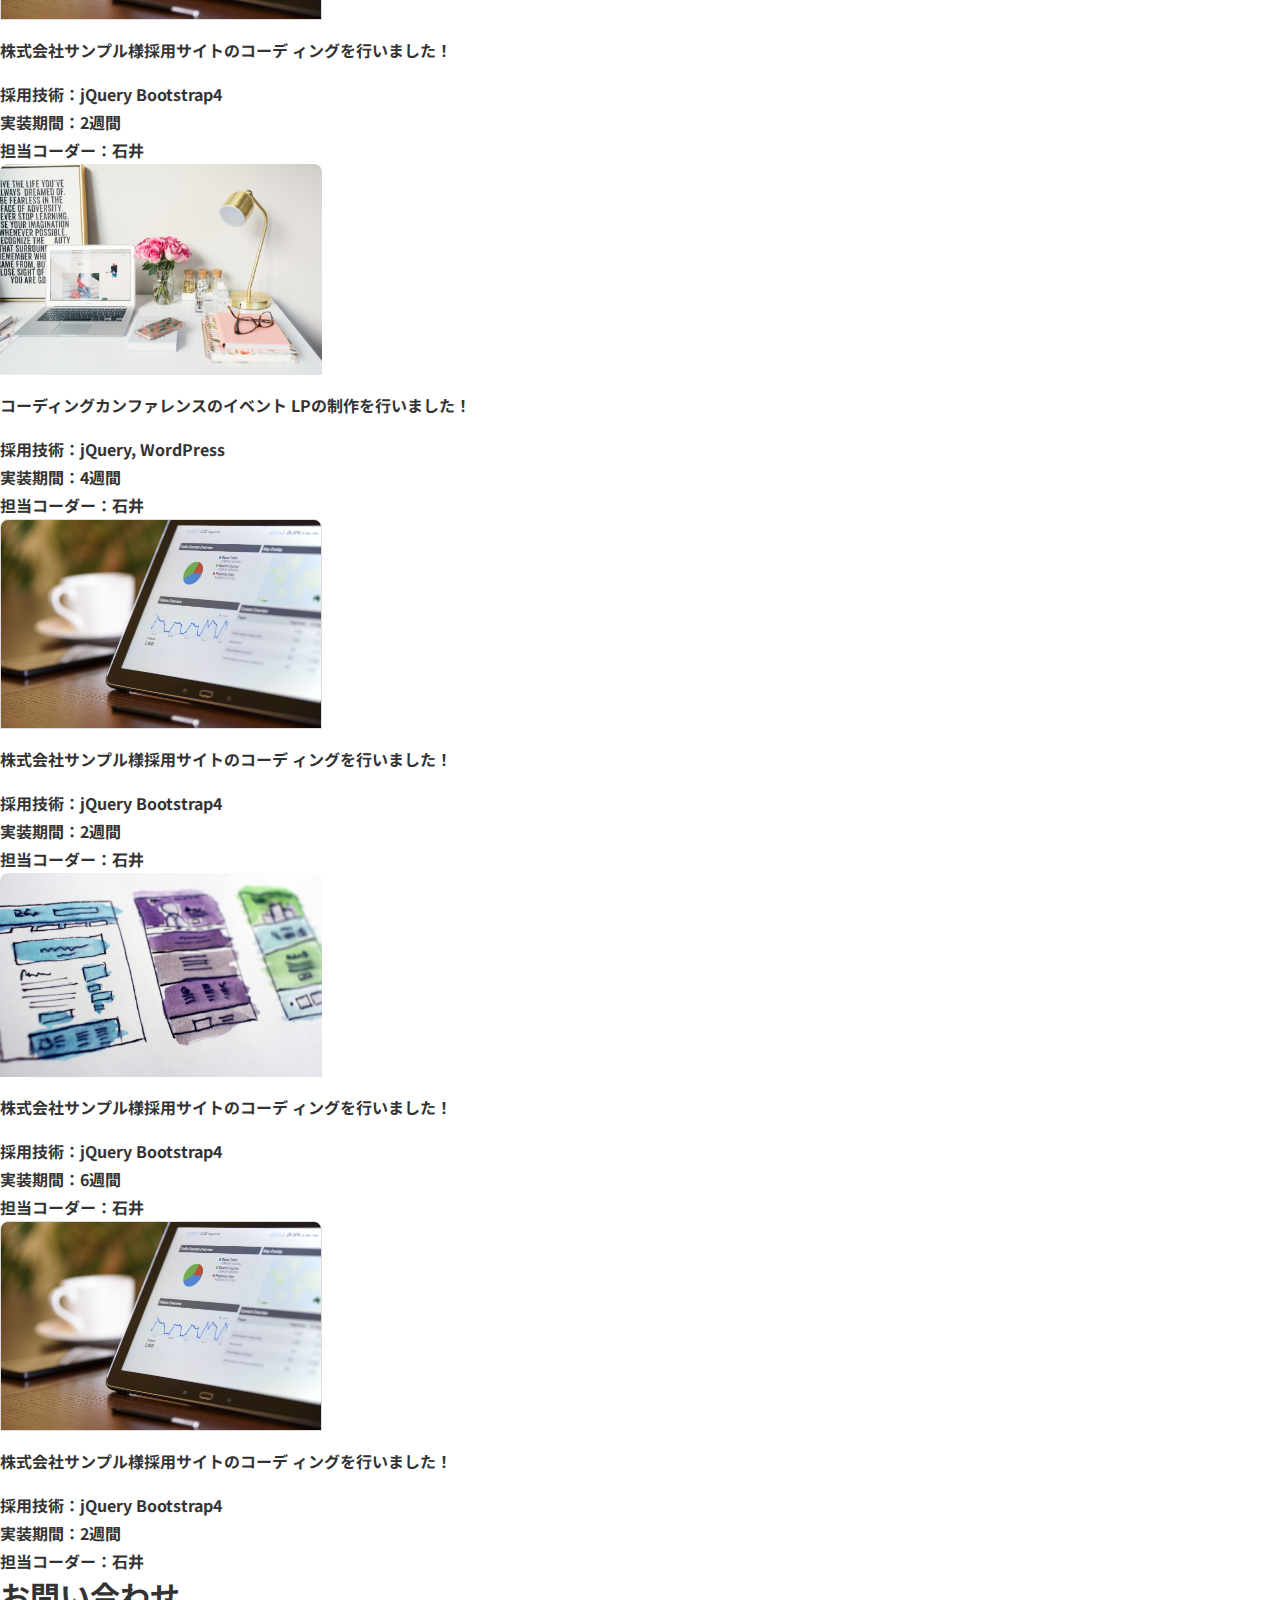
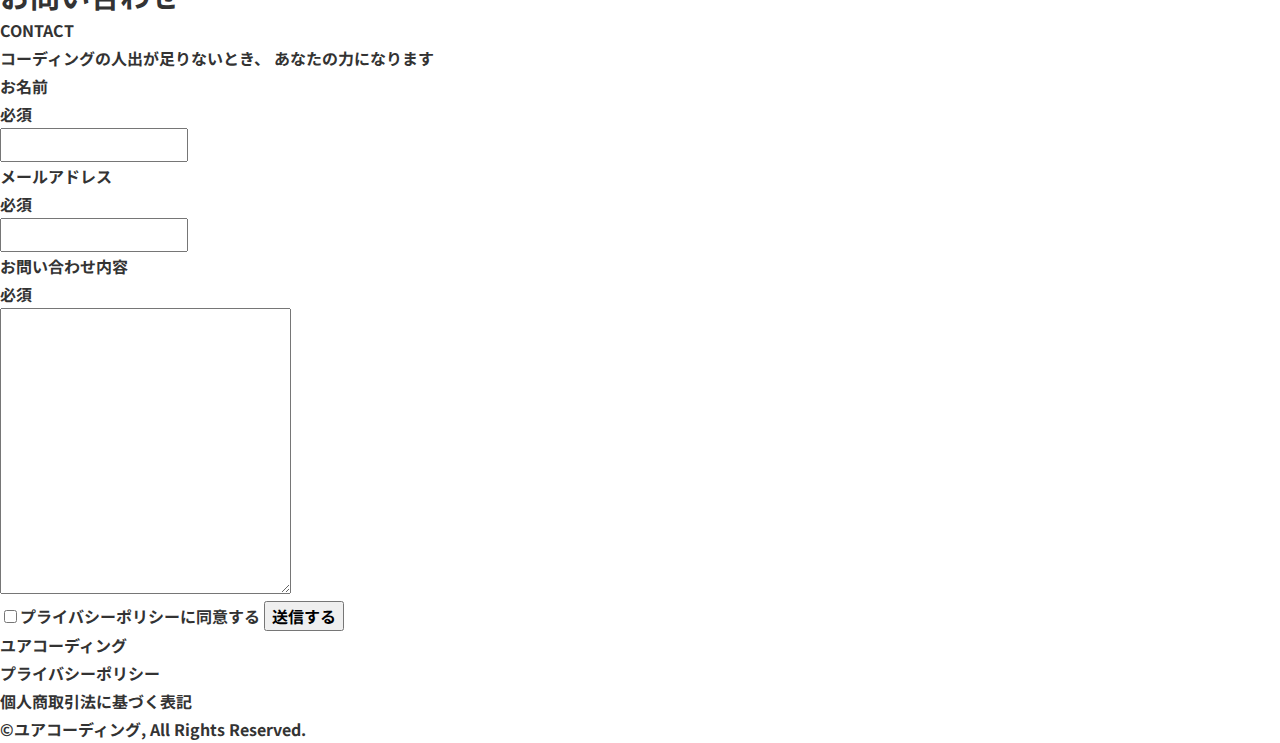
==== commit 1531fdd0: "アコーディオン完成" ====
--- a/index.html
+++ b/index.html
@@ -82,45 +82,49 @@
             </div><!-- /.response -->
         </section><!-- /.p-features -->
         <section class="p-price">
-            <h2>価格</h2>
-            <p>PRICE</p>
-            <table>
-                <tr>
-                    <td>HTMLコーディングトップページ</td>
-                    <td>30.000円〜</td>
-                </tr>
-                <tr>
-                    <td>HTMLコーディング下層1ページ</td>
-                    <td>10.000円〜</td>
-                </tr>
-                <tr>
-                    <td>HTML+WordPressトップページ</td>
-                    <td>55.000円〜</td>
-                </tr>
-                <tr>
-                    <td>HTML+WordPress下層1ページ</td>
-                    <td>15.000円〜</td>
-                </tr>
-            </table>
-            <p>＊詳細な価格はページや仕様によって異なります</p>
+            <div class="inner">
+                <h2>価格</h2>
+                <p class="c-subtitle">PRICE</p>
+                <table>
+                    <tr>
+                        <td>HTMLコーディングトップページ</td>
+                        <td>30.000円〜</td>
+                    </tr>
+                    <tr>
+                        <td>HTMLコーディング下層1ページ</td>
+                        <td>10.000円〜</td>
+                    </tr>
+                    <tr>
+                        <td>HTML+WordPressトップページ</td>
+                        <td>55.000円〜</td>
+                    </tr>
+                    <tr>
+                        <td>HTML+WordPress下層1ページ</td>
+                        <td>15.000円〜</td>
+                    </tr>
+                </table>
+                <p class="notes">＊詳細な価格はページや仕様によって異なります</p>
+            </div><!-- /.inner --> 
         </section><!-- /.p-price -->
-        <section class="p-faq">
-            <div class="c-accordion">
-                <p class="menu js-menu">デザインから一貫してお願いすることは可能でしょうか</p><!-- /.menu js-menu -->
-                <div class="content">
-                    ユアコーディングはコーディングに特化したサービスですので、デザインからお受けすることは基本的にありません。 ただデザインを行う際は提携しているデザイナーと連携して対応させていただきますので、別途ご連絡ください。
-                </div><!-- /.content -->
-                <p class="menu js-menu">WordPressのカスタマイズをお願いすることも可能でしょうか？</p><!-- /.menu js-menu -->
-                <div class="content">
-                    可能です。ただECサイトなどの場合は構築難易度や工数の関係で綿密にヒアリングさせていただきたく思います。
-                </div><!-- /.content -->
-                <p class="menu js-menu">コーディングのスピード感が知りたい</p><!-- /.menu js-menu -->
-                <div class="content">
-                    HTMLレスポンシブ込み5ページで1週間、10ページで2週間、WordPressサイト5ページで2週間、10ページで3週間が目安に なります。
-                </div><!-- /.content -->
-            </div><!-- /.c-accordion -->
+        <section class="p-faq inner">
+            <h2>よくある質問</h2>
+            <p class="c-subtitle">FAQ</p>
+            <dl class="c-accordion js-accordion">
+                <div class="accordion__item js-accordion-trigger">
+                  <dt class="accordion__title">デザインから一貫してお願いすることは可能でしょうか</dt>
+                  <dd class="accordion__content">ユアコーディングはコーディングに特化したサービスですので、デザインからお受けすることは基本的にありません。<br>ただデザインを行う際は提携しているデザイナーと連携して対応させていただきますので、別途ご連絡ください。</dd>
+                </div>
+                <div class="accordion__item js-accordion-trigger">
+                  <dt class="accordion__title">WordPressのカスタマイズをお願いすることも可能でしょうか？</dt>
+                  <dd class="accordion__content">可能です。ただECサイトなどの場合は構築難易度や工数の関係で綿密にヒアリングさせていただきたく思います。</dd>
+                </div>
+                <div class="accordion__item js-accordion-trigger">
+                  <dt class="accordion__title">コーディングのスピード感が知りたい</dt>
+                  <dd class="accordion__content">HTMLレスポンシブ込み5ページで1週間、10ページで2週間、WordPressサイト5ページで2週間、10ページで3週間が目安になります。</dd>
+                </div>
+            </dl><!-- /.c-accordion -->
         </section><!-- /.p-faq -->
-        <section class="p-blog">
+        <section class="p-blog inner">
             <h2>ブログ</h2>
             <p>BLOG</p>
             <div class="blog-contents">
@@ -221,5 +225,6 @@
         </footer>
     </main>
     <script src="js/script.js"></script>
+    <script src="js/accodion.js"></script>
 </body>
 </html>--- a/css/style.css
+++ b/css/style.css
@@ -655,6 +655,108 @@
   text-align: center;
 }
 
+.p-price {
+  background-color: #EEFBFB;
+  text-align: center;
+  padding-bottom: 71px;
+  margin-bottom: 73px;
+}
+
+.p-price h2 {
+  padding-top: 64px;
+  margin-bottom: 21px;
+  /* @if $point == wide {
+		@media ( min-width: 1025px ) {
+			@content ;
+		}
+	} */
+}
+
+@media (min-width: 768px) {
+  .p-price h2 {
+    padding-top: 57px;
+  }
+}
+
+.p-price table {
+  background-color: #fff;
+  width: 100%;
+  border: 1px solid #00000029;
+  -webkit-box-shadow: 0px 3px 6px #00000029;
+          box-shadow: 0px 3px 6px #00000029;
+  opacity: 1;
+  border-collapse: collapse;
+  /* @if $point == wide {
+		@media ( min-width: 1025px ) {
+			@content ;
+		}
+	} */
+}
+
+@media (min-width: 768px) {
+  .p-price table {
+    text-align: left;
+  }
+}
+
+.p-price table tr td {
+  border: 1px solid #00000029;
+  padding: 39px 19px;
+}
+
+.p-price table tr td:first-child {
+  width: 70%;
+  /* @if $point == wide {
+		@media ( min-width: 1025px ) {
+			@content ;
+		}
+	} */
+}
+
+@media (min-width: 768px) {
+  .p-price table tr td:first-child {
+    width: 35%;
+  }
+}
+
+.p-price table tr td:nth-child(2) {
+  width: 30%;
+  /* @if $point == wide {
+		@media ( min-width: 1025px ) {
+			@content ;
+		}
+	} */
+}
+
+@media (min-width: 768px) {
+  .p-price table tr td:nth-child(2) {
+    width: 65%;
+  }
+}
+
+.p-price .notes {
+  padding-top: 41px;
+  /* @if $point == wide {
+		@media ( min-width: 1025px ) {
+			@content ;
+		}
+	} */
+}
+
+@media (min-width: 768px) {
+  .p-price .notes {
+    display: none;
+  }
+}
+
+.p-faq {
+  text-align: center;
+}
+
+.p-faq h2 {
+  margin-bottom: 21px;
+}
+
 .c-subtitle {
   color: #3BA6C9;
   margin-bottom: 60px;
@@ -814,4 +916,48 @@
             flex-direction: row-reverse;
   }
 }
+
+.c-accordion {
+  width: 100%;
+  padding-bottom: 86px;
+  text-align: center;
+  /* アコーディオン */
+  /* アコーディオンのタイトル */
+  /* アコーディオンのコンテンツ */
+  /* アコーディオンのコンテンツ展開時 */
+}
+
+.c-accordion .accordion__item {
+  border: 1px solid #E5E5E5;
+  opacity: 1;
+  cursor: pointer;
+  -webkit-user-select: none;
+     -moz-user-select: none;
+      -ms-user-select: none;
+          user-select: none;
+  background: #FFFFFF 0% 0% no-repeat padding-box;
+  border-bottom: none;
+}
+
+.c-accordion .accordion__item:last-of-type {
+  border: 1px solid #E5E5E5;
+}
+
+.c-accordion .accordion__title, .c-accordion .accordion__content {
+  padding: 12px 20px;
+  cursor: pointer;
+}
+
+.c-accordion .accordion__title {
+  position: relative;
+}
+
+.c-accordion .accordion__content {
+  display: none;
+  background: #F2F2F2 0% 0% no-repeat padding-box;
+}
+
+.c-accordion .accordion__content.is-open {
+  display: block;
+}
 /*# sourceMappingURL=style.css.map */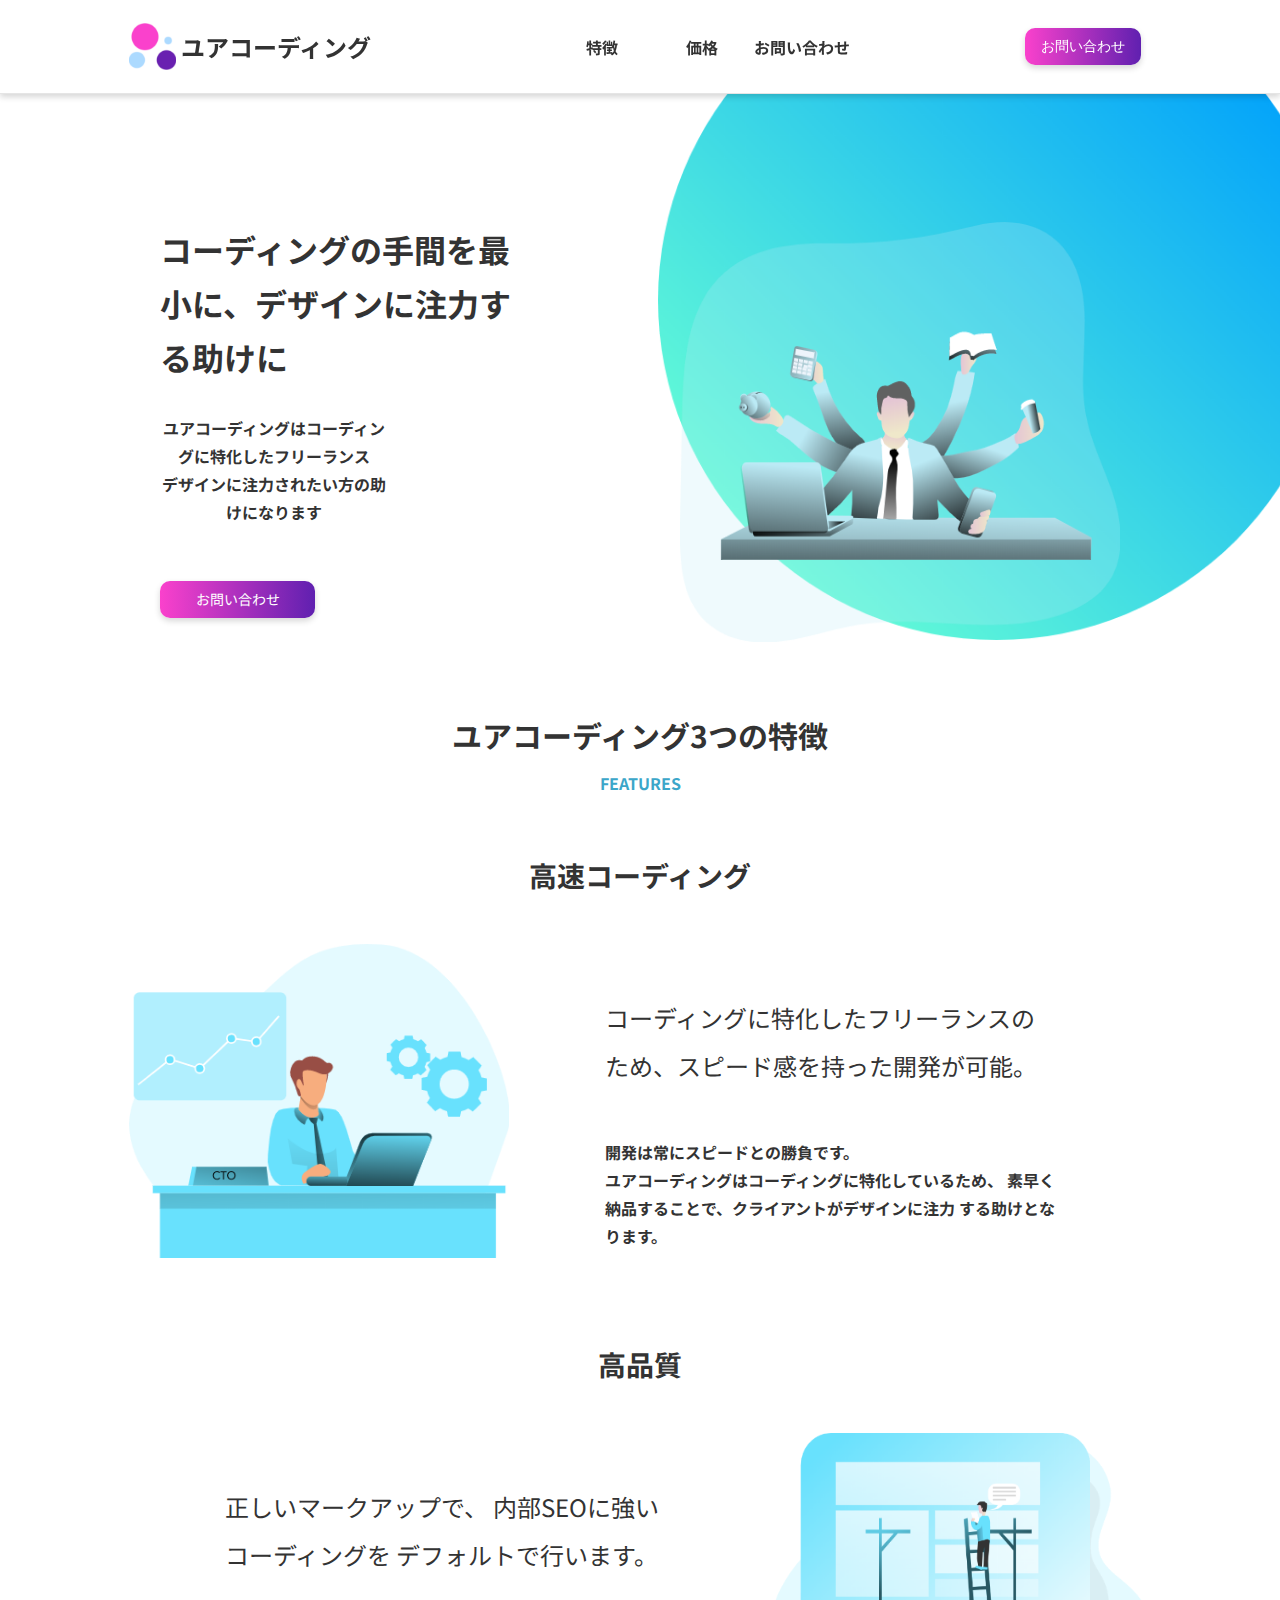
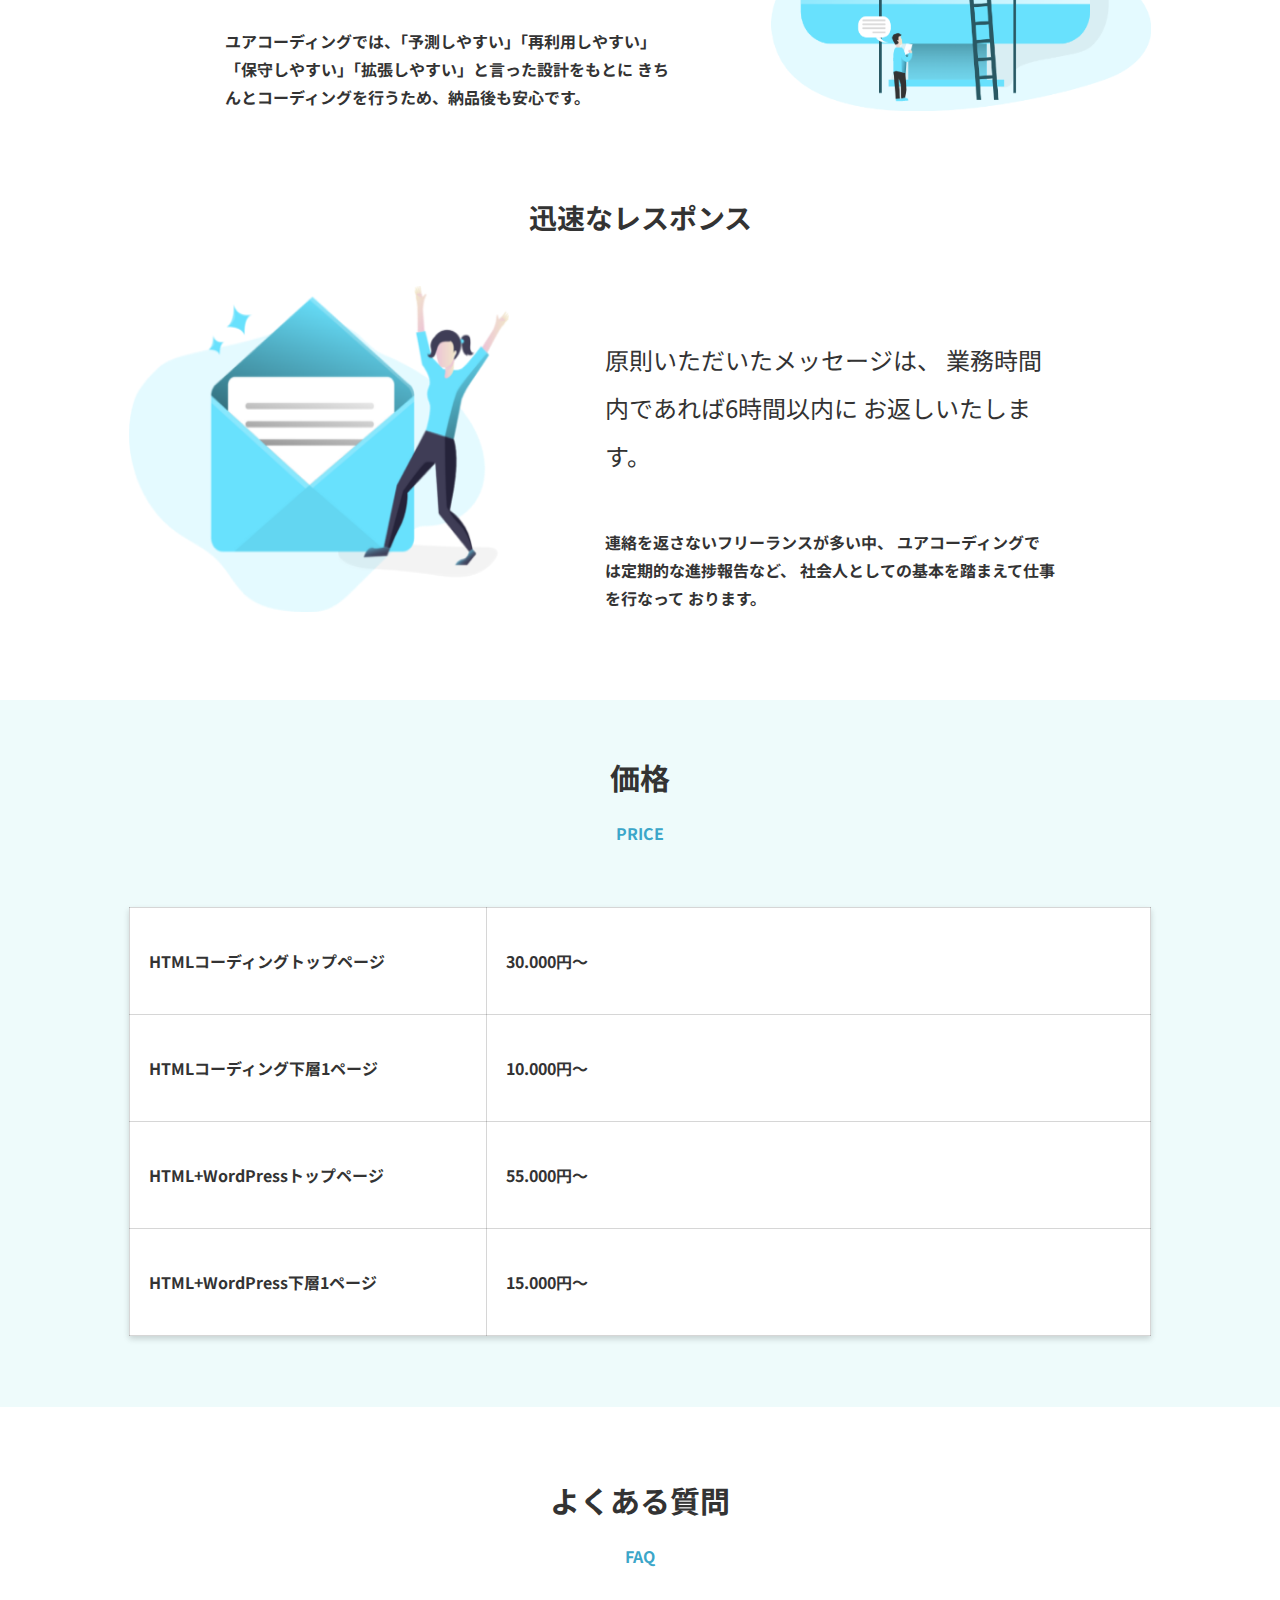
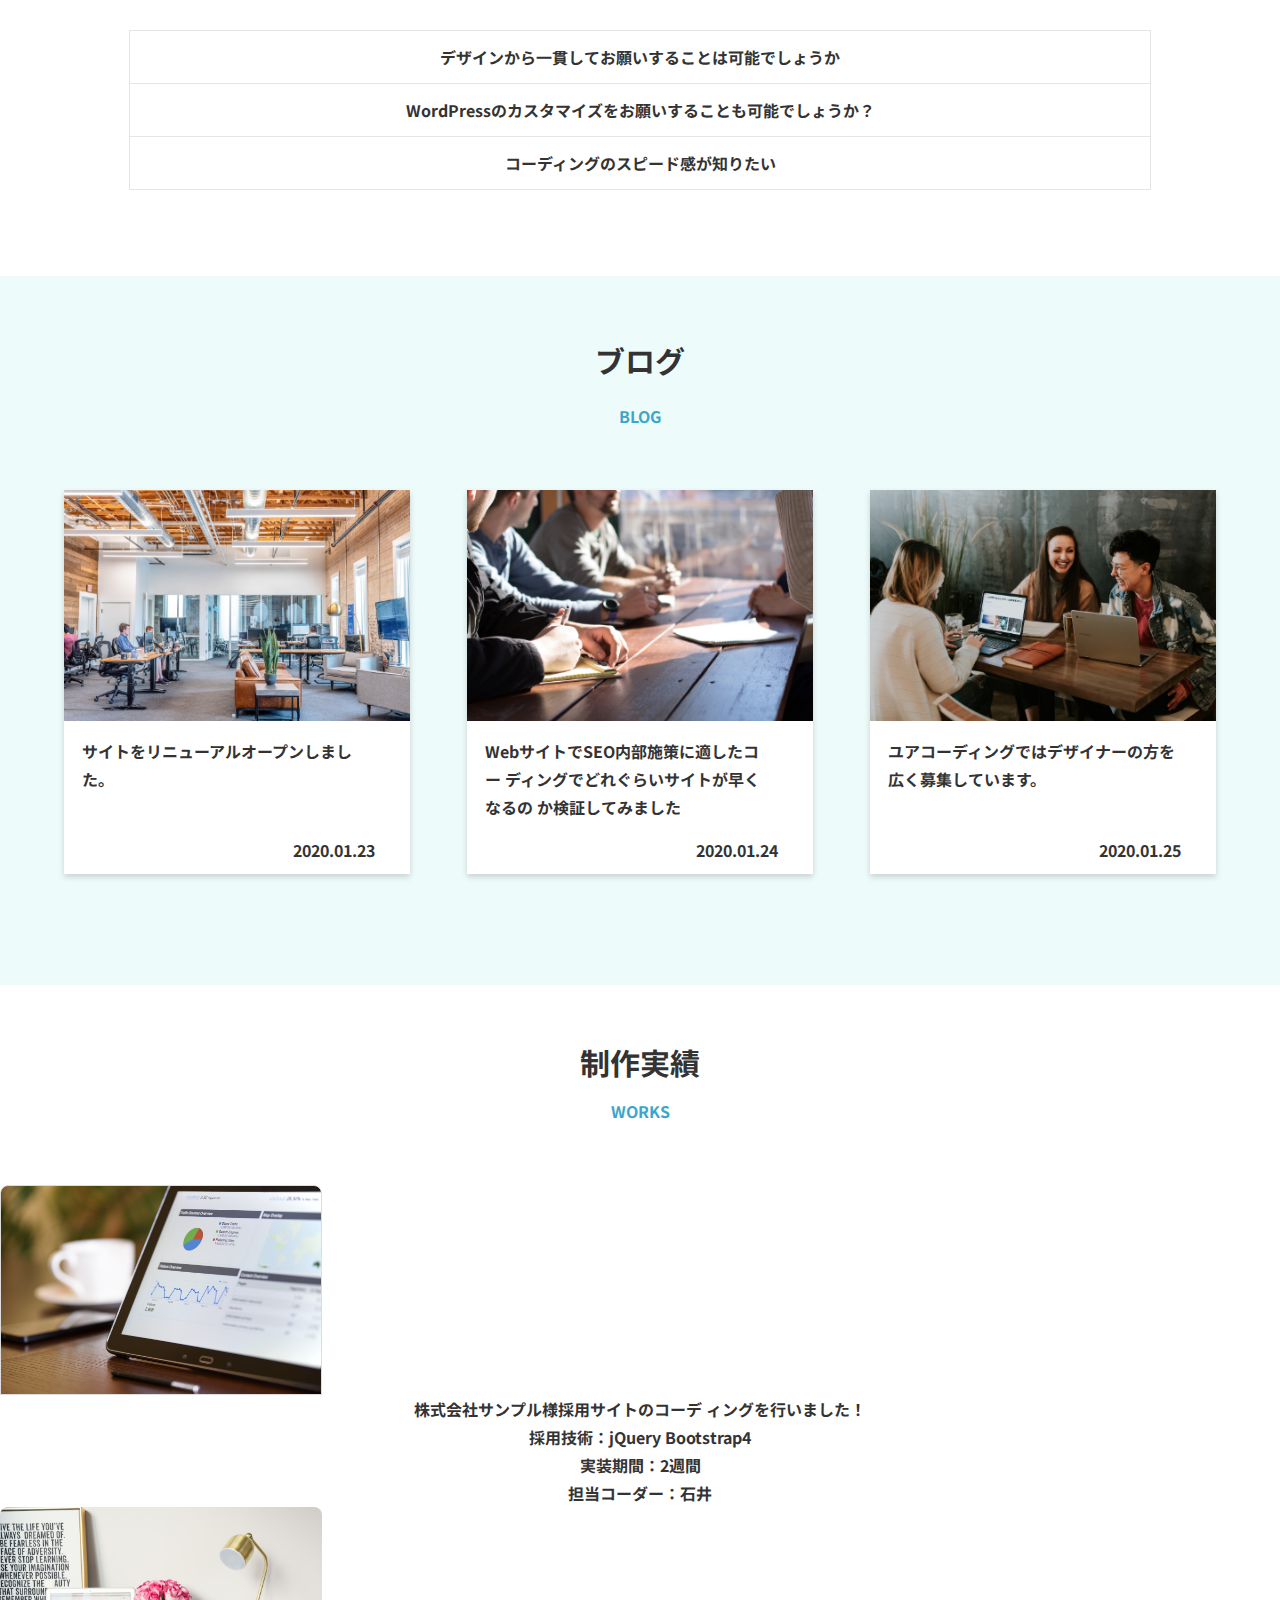
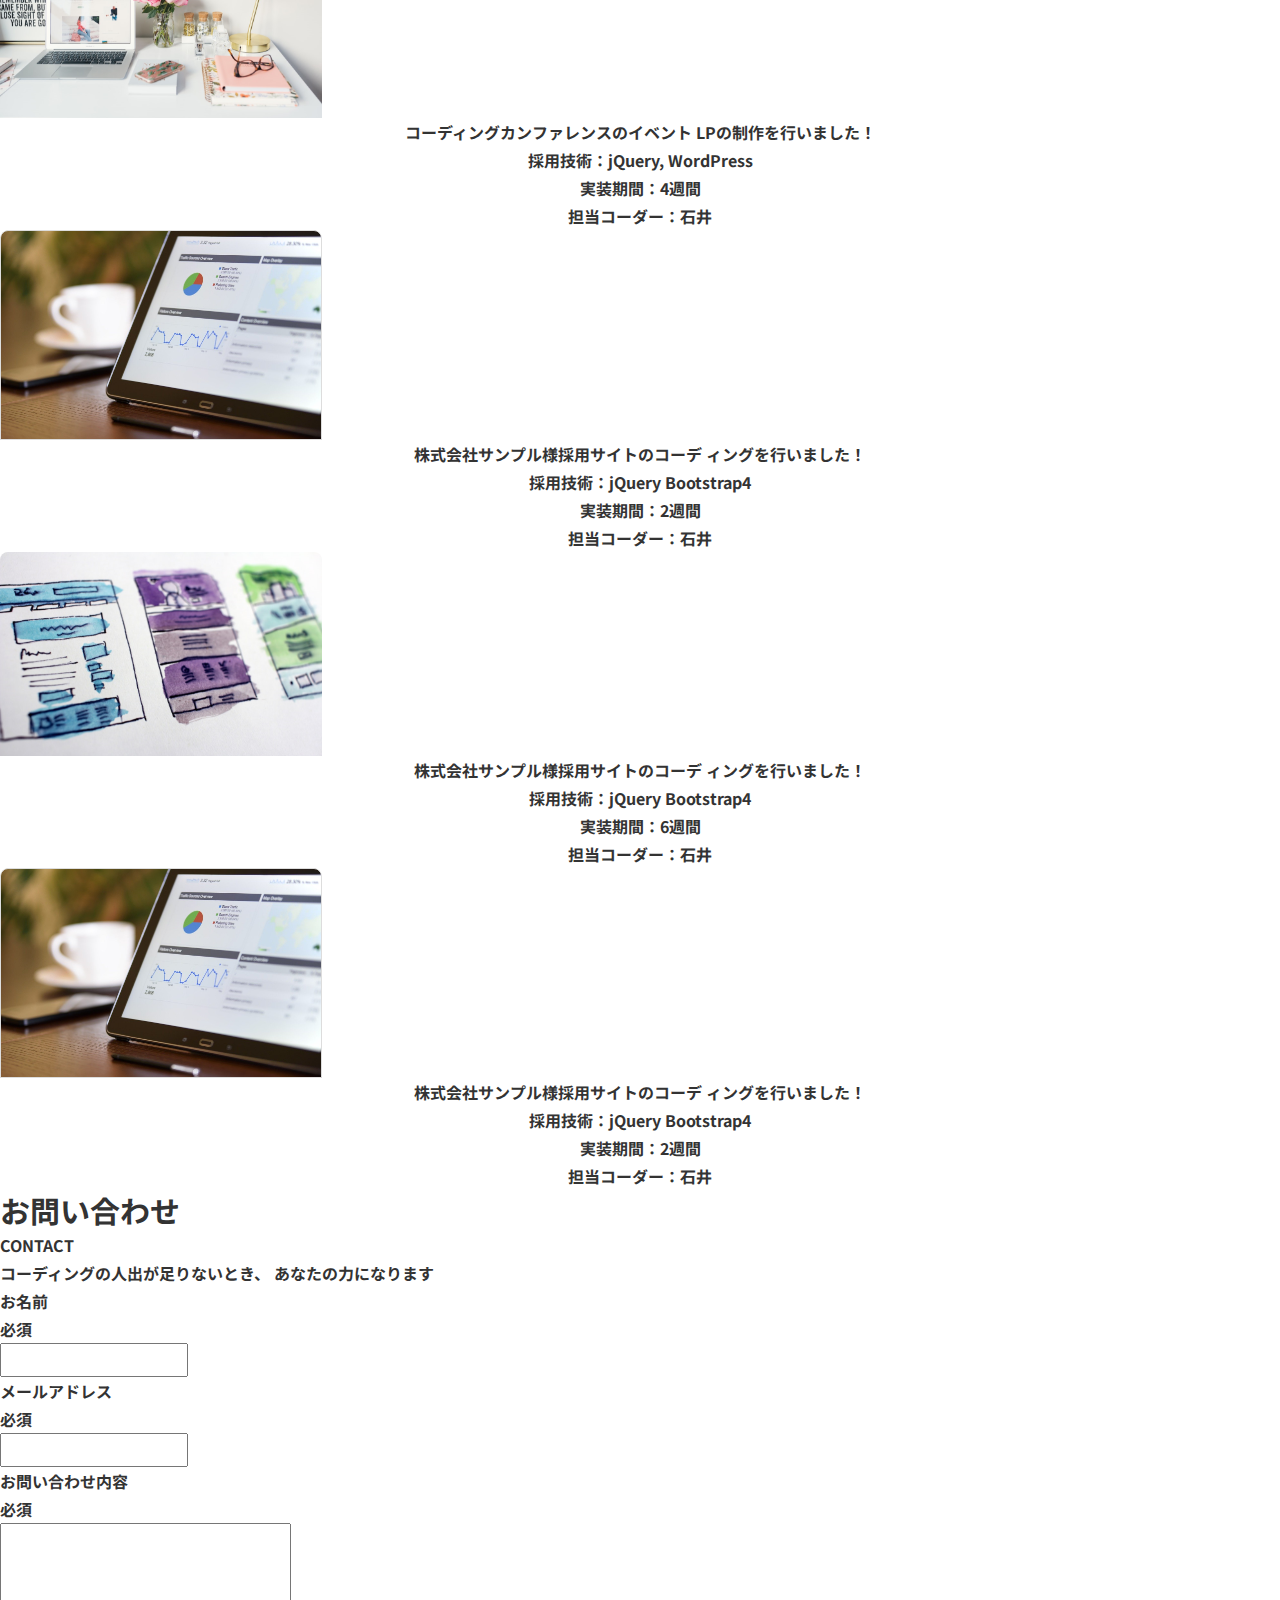
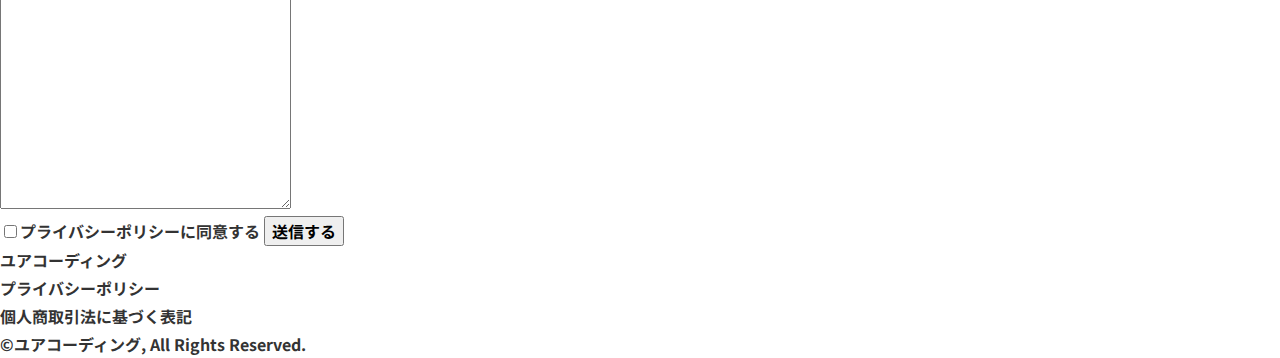
==== commit 33989c3f: "スライダー作成" ====
--- a/index.html
+++ b/index.html
@@ -5,6 +5,7 @@
     <meta http-equiv="X-UA-Compatible" content="IE=edge">
     <meta name="viewport" content="width=device-width, initial-scale=1.0">
     <link rel="stylesheet" href="css/style.css">
+    <link rel="stylesheet" href="css/swiper.min.css">
     <link rel="preconnect" href="https://fonts.googleapis.com">
     <link rel="preconnect" href="https://fonts.gstatic.com" crossorigin>
     <link href="https://fonts.googleapis.com/css2?family=Noto+Sans+JP:wght@400;700&display=swap" rel="stylesheet">
@@ -124,30 +125,32 @@
                 </div>
             </dl><!-- /.c-accordion -->
         </section><!-- /.p-faq -->
-        <section class="p-blog inner">
-            <h2>ブログ</h2>
-            <p>BLOG</p>
-            <div class="blog-contents">
-                <article>
-                    <img src="img/blog1.png" alt="サイトリニューアル">
-                    <p>サイトをリニューアルオープンしました。</p>
-                    <time>2020.01.23</time>
-                </article>
-                <article>
-                    <img src="img/blog2.png" alt="検証">
-                    <p>WebサイトでSEO内部施策に適したコー ディングでどれぐらいサイトが早くなるの か検証してみました</p>
-                    <time>2020.01.24</time>
-                </article>
-                <article>
-                    <img src="img/blog3.png" alt="募集">
-                    <p>ユアコーディングではデザイナーの方を 広く募集しています。</p>
-                    <time>2020.01.25</time>
-                </article>
-            </div><!-- /.blog-contents -->  
+        <section class="p-blog">
+            <div class="blog-innerblock inner">
+                <h2>ブログ</h2>
+                <p class="c-subtitle">BLOG</p>
+                <div class="blog-contents">
+                    <article>
+                        <img src="img/blog1.png" alt="サイトリニューアル">
+                        <p>サイトをリニューアルオープンしました。</p>
+                        <time>2020.01.23</time>
+                    </article>
+                    <article>
+                        <img src="img/blog2.png" alt="検証">
+                        <p>WebサイトでSEO内部施策に適したコー ディングでどれぐらいサイトが早くなるの か検証してみました</p>
+                        <time>2020.01.24</time>
+                    </article>
+                    <article>
+                        <img src="img/blog3.png" alt="募集">
+                        <p>ユアコーディングではデザイナーの方を 広く募集しています。</p>
+                        <time>2020.01.25</time>
+                    </article>
+                </div><!-- /.blog-contents -->  
+            </div><!-- /.inner -->
         </section><!-- /.p-blog --> 
         <section class="p-works">
             <h2>制作実績</h2>
-            <p>WORKS</p>
+            <p class="c-subtitle">WORKS</p>
             <div class="slider">
                 <article>
                     <img src="img/works2.png" alt="コーディング">
@@ -224,7 +227,9 @@
             <p>©ユアコーディング, All Rights Reserved.</p>
         </footer>
     </main>
+    <script src="js/swiper.min.js"></script>
     <script src="js/script.js"></script>
     <script src="js/accodion.js"></script>
+
 </body>
 </html>--- a/css/style.css
+++ b/css/style.css
@@ -128,6 +128,10 @@
   }
 }
 
+article > * + * {
+  margin: 0;
+}
+
 body {
   font: normal normal bold 16px/28px Noto Sans JP;
   color: #333333;
@@ -757,6 +761,109 @@
   margin-bottom: 21px;
 }
 
+.p-blog {
+  background: #EEFBFB 0% 0% no-repeat padding-box;
+  opacity: 1;
+  text-align: center;
+  padding-bottom: 91px;
+}
+
+.p-blog .blog-innerblock {
+  max-width: 1400px;
+  margin: 0 auto;
+}
+
+.p-blog .blog-innerblock h2 {
+  padding: 64px 0 21px;
+}
+
+.p-blog .blog-innerblock .blog-contents {
+  display: -webkit-box;
+  display: -webkit-flex;
+  display: -ms-flexbox;
+  display: flex;
+  -webkit-box-pack: justify;
+  -webkit-justify-content: space-between;
+      -ms-flex-pack: justify;
+          justify-content: space-between;
+  -webkit-box-orient: vertical;
+  -webkit-box-direction: normal;
+  -webkit-flex-direction: column;
+      -ms-flex-direction: column;
+          flex-direction: column;
+  /* @if $point == wide {
+		@media ( min-width: 1025px ) {
+			@content ;
+		}
+	} */
+}
+
+@media (min-width: 768px) {
+  .p-blog .blog-innerblock .blog-contents {
+    -webkit-box-orient: horizontal;
+    -webkit-box-direction: normal;
+    -webkit-flex-direction: row;
+        -ms-flex-direction: row;
+            flex-direction: row;
+  }
+}
+
+.p-blog .blog-innerblock .blog-contents article {
+  background: #FFFFFF 0% 0% no-repeat padding-box;
+  -webkit-box-shadow: 0px 3px 6px #00000029;
+          box-shadow: 0px 3px 6px #00000029;
+  opacity: 1;
+  margin-bottom: 20px;
+  display: -webkit-box;
+  display: -webkit-flex;
+  display: -ms-flexbox;
+  display: flex;
+  -webkit-box-orient: vertical;
+  -webkit-box-direction: normal;
+  -webkit-flex-direction: column;
+      -ms-flex-direction: column;
+          flex-direction: column;
+  width: 100%;
+  /* @if $point == wide {
+		@media ( min-width: 1025px ) {
+			@content ;
+		}
+	} */
+}
+
+@media (min-width: 768px) {
+  .p-blog .blog-innerblock .blog-contents article {
+    width: 30%;
+    max-width: 380px;
+  }
+}
+
+.p-blog .blog-innerblock .blog-contents article img {
+  width: 100%;
+  margin-bottom: 16px;
+}
+
+.p-blog .blog-innerblock .blog-contents article p {
+  padding: 0 40px 15px 18px;
+  text-align: left;
+}
+
+.p-blog .blog-innerblock .blog-contents article time {
+  display: block;
+  text-align: right;
+  padding: 0 35px 10px;
+  margin: auto 0 0 0;
+}
+
+.p-works {
+  margin-top: 57px;
+  text-align: center;
+}
+
+.p-works h2 {
+  margin-bottom: 14px;
+}
+
 .c-subtitle {
   color: #3BA6C9;
   margin-bottom: 60px;
@@ -955,6 +1062,17 @@
 .c-accordion .accordion__content {
   display: none;
   background: #F2F2F2 0% 0% no-repeat padding-box;
+  /* @if $point == wide {
+		@media ( min-width: 1025px ) {
+			@content ;
+		}
+	} */
+}
+
+@media (min-width: 416px) {
+  .c-accordion .accordion__content {
+    text-align: left;
+  }
 }
 
 .c-accordion .accordion__content.is-open {
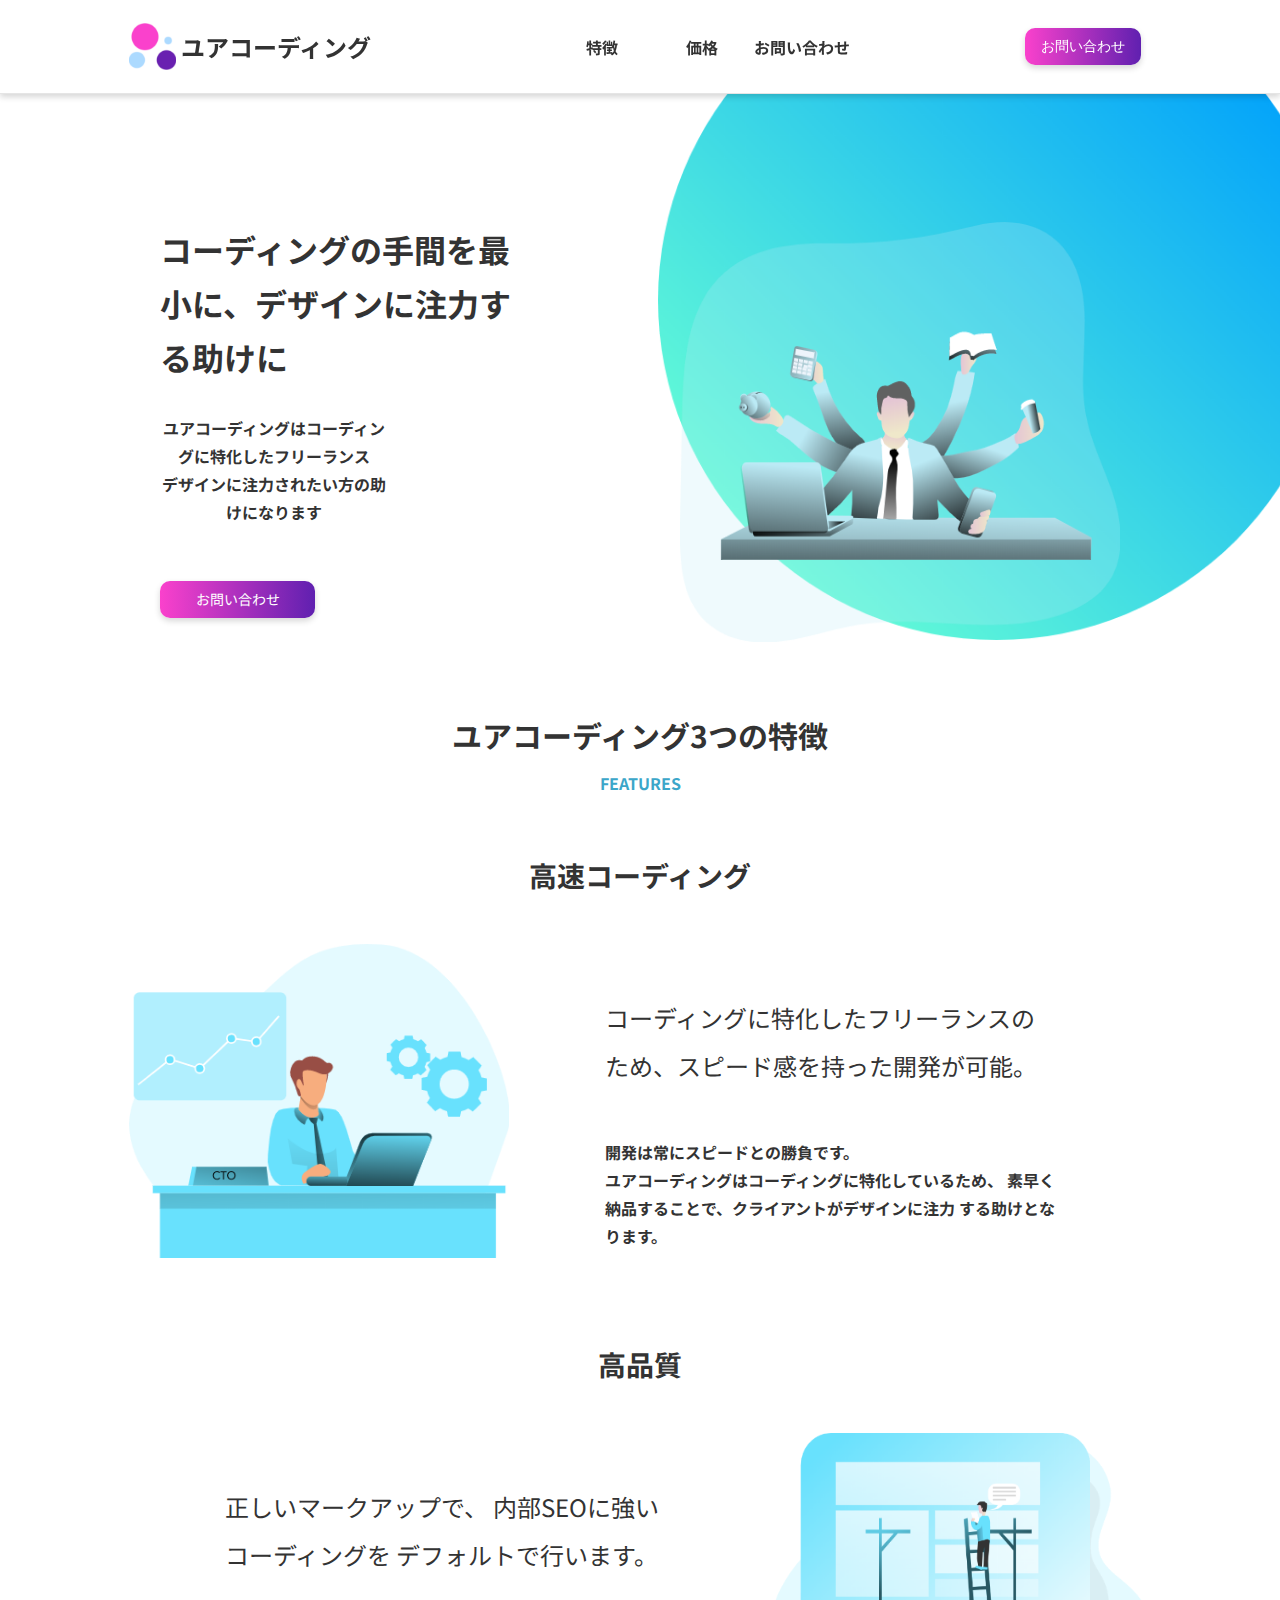
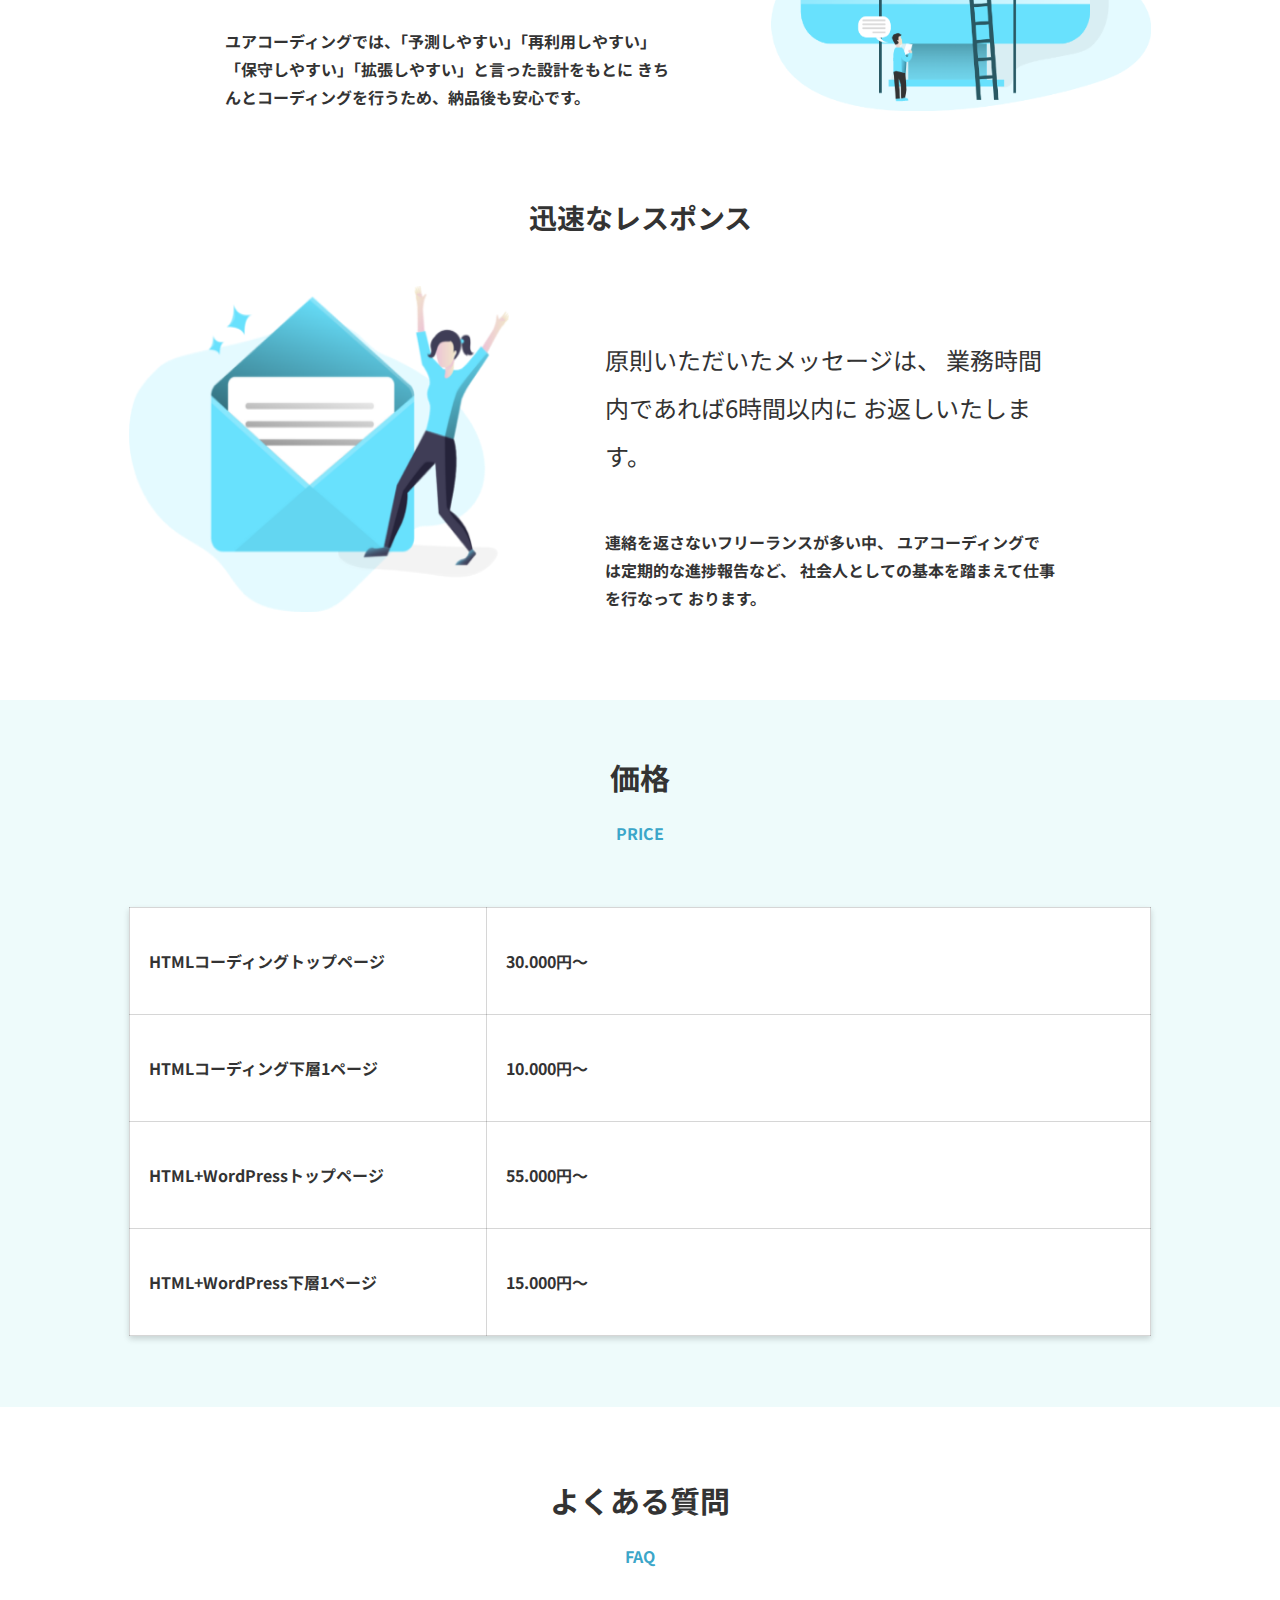
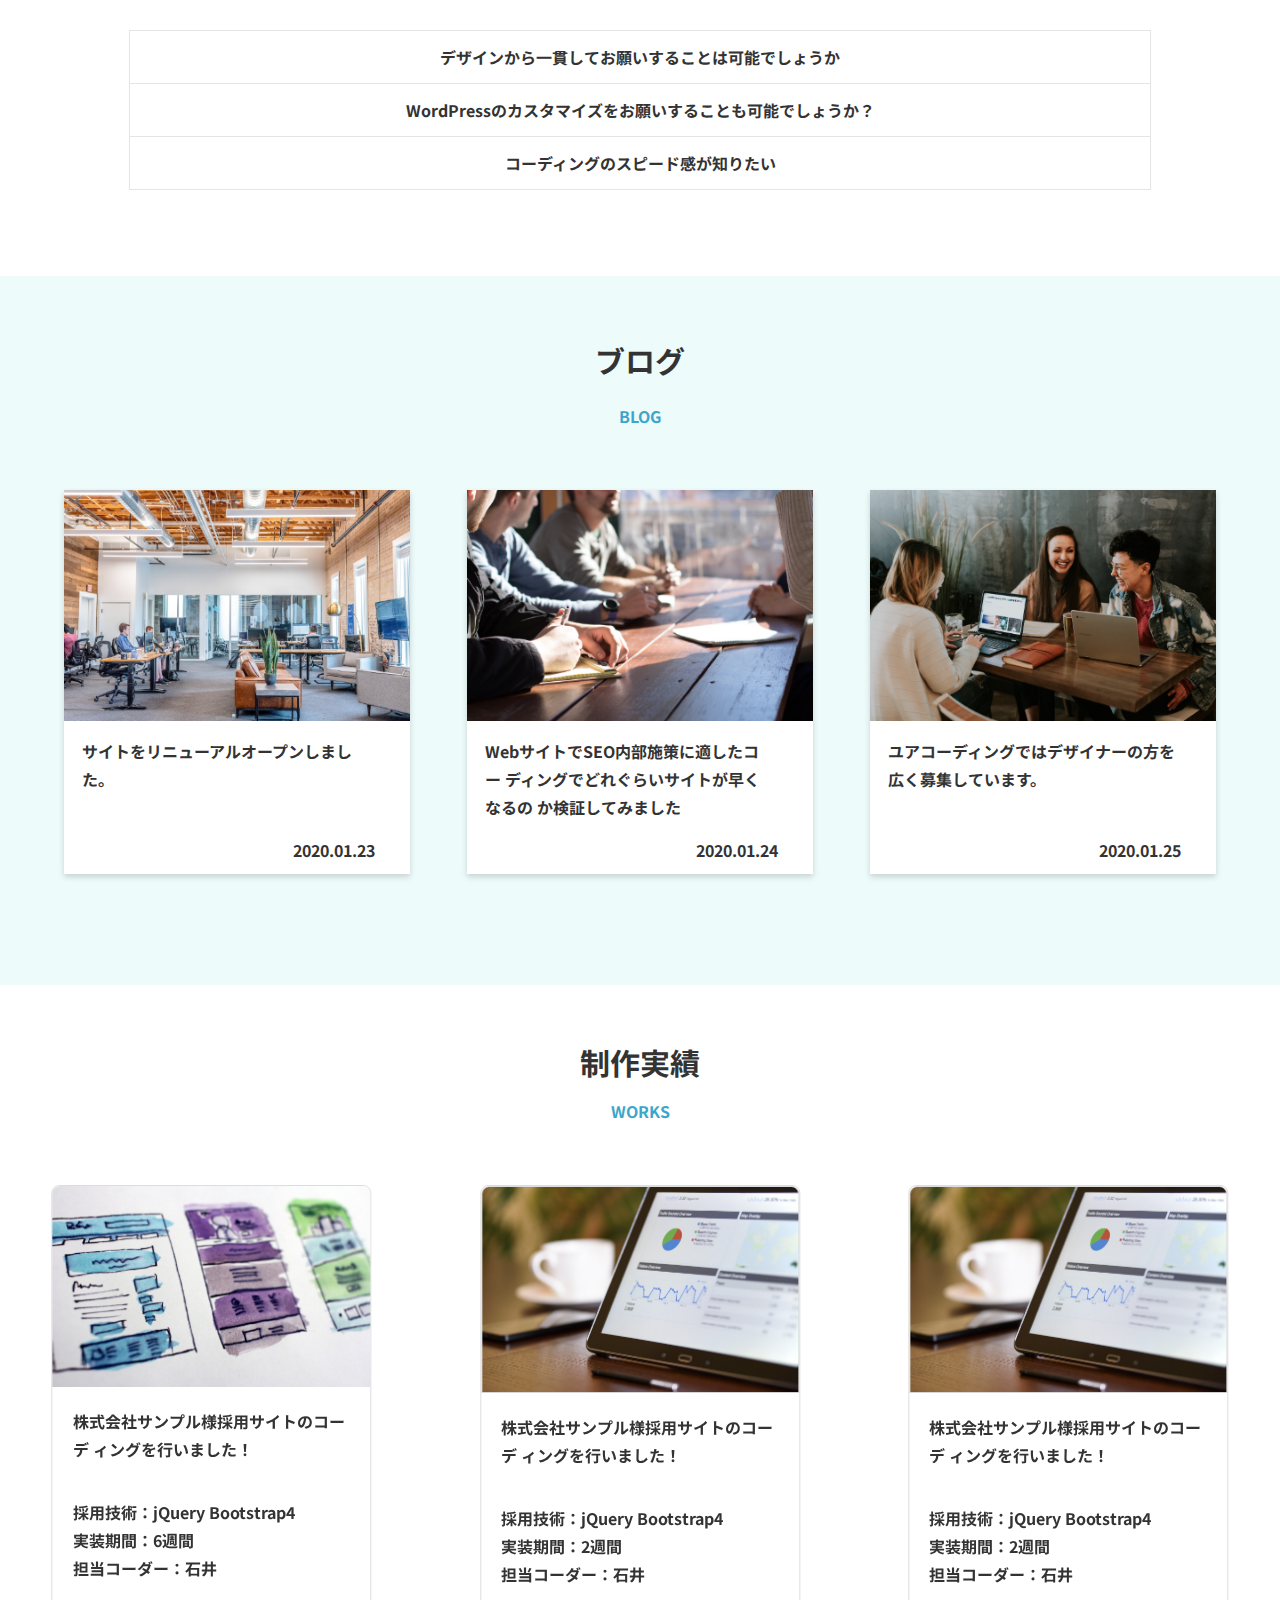
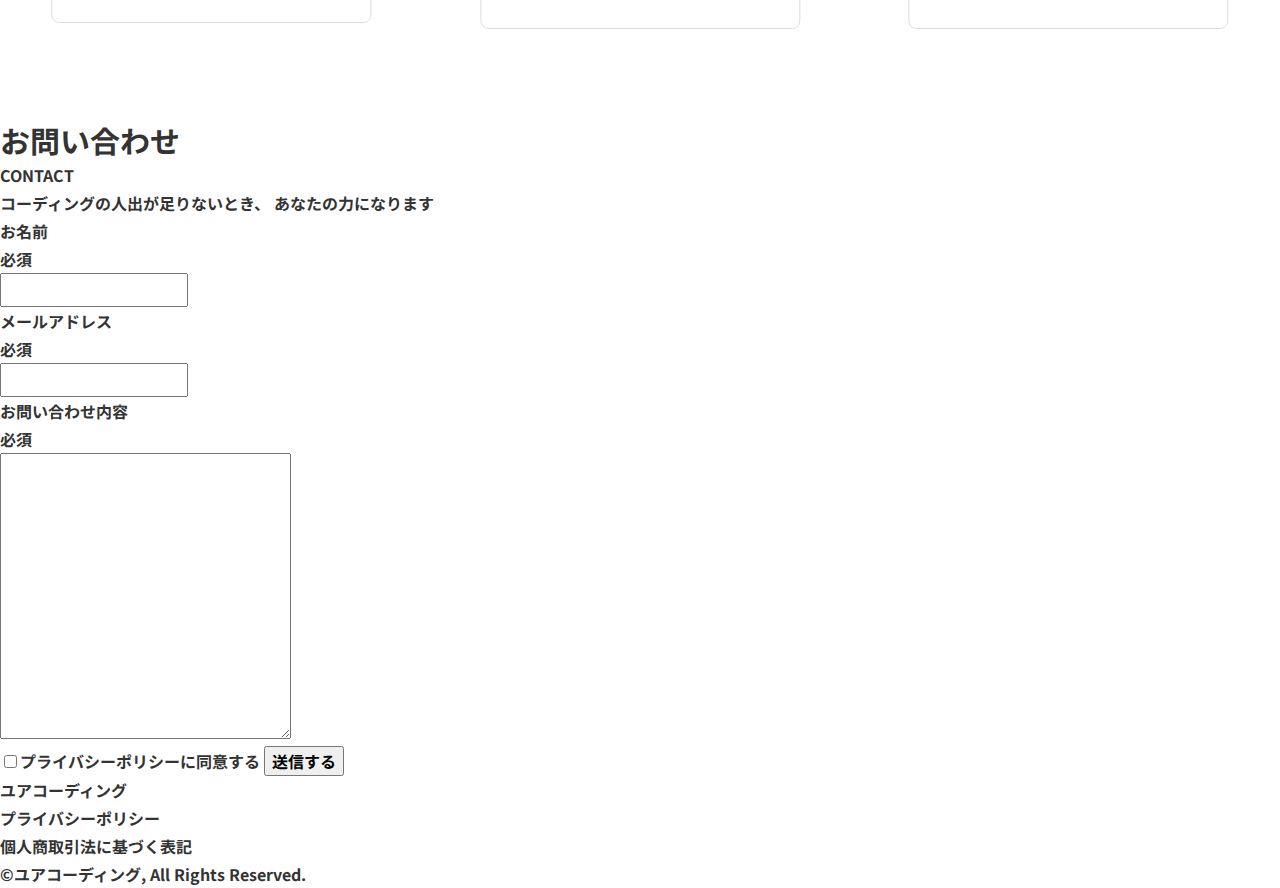
==== commit f56970e0: "制作実績完成" ====
--- a/index.html
+++ b/index.html
@@ -5,7 +5,7 @@
     <meta http-equiv="X-UA-Compatible" content="IE=edge">
     <meta name="viewport" content="width=device-width, initial-scale=1.0">
     <link rel="stylesheet" href="css/style.css">
-    <link rel="stylesheet" href="css/swiper.min.css">
+    <link rel="stylesheet" href="https://unpkg.com/swiper/swiper-bundle.min.css"/>
     <link rel="preconnect" href="https://fonts.googleapis.com">
     <link rel="preconnect" href="https://fonts.gstatic.com" crossorigin>
     <link href="https://fonts.googleapis.com/css2?family=Noto+Sans+JP:wght@400;700&display=swap" rel="stylesheet">
@@ -151,53 +151,65 @@
         <section class="p-works">
             <h2>制作実績</h2>
             <p class="c-subtitle">WORKS</p>
-            <div class="slider">
-                <article>
-                    <img src="img/works2.png" alt="コーディング">
-                    <p class="works-title">株式会社サンプル様採用サイトのコーデ ィングを行いました！</p><!-- /.works-title -->
-                    <div class="workscontents">
-                        <p>採用技術：jQuery Bootstrap4</p>
-                        <p>実装期間：2週間</p>
-                        <p>担当コーダー：石井</p>
-                    </div><!-- /.workscontents -->
-                </article>
-                <article>
-                    <img src="img/works1.png" alt="LP制作">
-                    <p class="works-title">コーディングカンファレンスのイベント LPの制作を行いました！</p><!-- /.works-title -->
-                    <div class="workscontents">
-                        <p>採用技術：jQuery, WordPress</p>
-                        <p>実装期間：4週間</p>
-                        <p>担当コーダー：石井</p>
-                    </div><!-- /.workscontents -->
-                </article>
-                <article>
-                    <img src="img/works2.png" alt="コーディング">
-                    <p class="works-title">株式会社サンプル様採用サイトのコーデ ィングを行いました！</p><!-- /.works-title -->
-                    <div class="workscontents">
-                        <p>採用技術：jQuery Bootstrap4</p>
-                        <p>実装期間：2週間</p>
-                        <p>担当コーダー：石井</p>
-                    </div><!-- /.workscontents -->
-                </article>
-                <article>
-                    <img src="img/works3.png" alt="コーディング">
-                    <p class="works-title">株式会社サンプル様採用サイトのコーデ ィングを行いました！</p><!-- /.works-title -->
-                    <div class="workscontents">
-                        <p>採用技術：jQuery Bootstrap4</p>
-                        <p>実装期間：6週間</p>
-                        <p>担当コーダー：石井</p>
-                    </div><!-- /.workscontents -->
-                </article>
-                <article>
-                    <img src="img/works2.png" alt="コーディング">
-                    <p class="works-title">株式会社サンプル様採用サイトのコーデ ィングを行いました！</p><!-- /.works-title -->
-                    <div class="workscontents">
-                        <p>採用技術：jQuery Bootstrap4</p>
-                        <p>実装期間：2週間</p>
-                        <p>担当コーダー：石井</p>
-                    </div><!-- /.workscontents -->
-                </article>
-            </div><!-- /.slider -->
+            <div class="swiper mySwiper"><!-- Swiper -->
+                <div class="swiper-wrapper">
+                    <div class="swiper-slide">
+                        <article>
+                            <img src="img/works2.png" alt="コーディング">
+                            <p class="works-title">株式会社サンプル様採用サイトのコーデ ィングを行いました！</p><!-- /.works-title -->
+                            <div class="workscontents">
+                                <p>採用技術：jQuery Bootstrap4</p>
+                                <p>実装期間：2週間</p>
+                                <p>担当コーダー：石井</p>
+                            </div><!-- /.workscontents -->
+                        </article>
+                    </div>
+                    <div class="swiper-slide">
+                        <article>
+                            <img src="img/works1.png" alt="LP制作">
+                            <p class="works-title">コーディングカンファレンスのイベント LPの制作を行いました！</p><!-- /.works-title -->
+                            <div class="workscontents">
+                                <p>採用技術：jQuery, WordPress</p>
+                                <p>実装期間：4週間</p>
+                                <p>担当コーダー：石井</p>
+                            </div><!-- /.workscontents -->
+                        </article>
+                    </div>
+                    <div class="swiper-slide">
+                        <article>
+                            <img src="img/works2.png" alt="コーディング">
+                            <p class="works-title">株式会社サンプル様採用サイトのコーデ ィングを行いました！</p><!-- /.works-title -->
+                            <div class="workscontents">
+                                <p>採用技術：jQuery Bootstrap4</p>
+                                <p>実装期間：2週間</p>
+                                <p>担当コーダー：石井</p>
+                            </div><!-- /.workscontents -->
+                        </article>
+                    </div>
+                    <div class="swiper-slide">
+                        <article>
+                            <img src="img/works3.png" alt="コーディング">
+                            <p class="works-title">株式会社サンプル様採用サイトのコーデ ィングを行いました！</p><!-- /.works-title -->
+                            <div class="workscontents">
+                                <p>採用技術：jQuery Bootstrap4</p>
+                                <p>実装期間：6週間</p>
+                                <p>担当コーダー：石井</p>
+                            </div><!-- /.workscontents -->
+                        </article>
+                    </div>
+                    <div class="swiper-slide">
+                        <article>
+                            <img src="img/works2.png" alt="コーディング">
+                            <p class="works-title">株式会社サンプル様採用サイトのコーデ ィングを行いました！</p><!-- /.works-title -->
+                            <div class="workscontents">
+                                <p>採用技術：jQuery Bootstrap4</p>
+                                <p>実装期間：2週間</p>
+                                <p>担当コーダー：石井</p>
+                            </div><!-- /.workscontents -->
+                        </article>
+                    </div>
+                </div>
+            </div>
         </section><!-- /.p-works -->
         <section class="contact">
             <h2>お問い合わせ</h2>
@@ -227,9 +239,9 @@
             <p>©ユアコーディング, All Rights Reserved.</p>
         </footer>
     </main>
-    <script src="js/swiper.min.js"></script>
+    <script src="https://unpkg.com/swiper/swiper-bundle.min.js"></script><!-- Swiper JS -->
     <script src="js/script.js"></script>
     <script src="js/accodion.js"></script>
-
+    <script src="js/my-swiper.js"></script>
 </body>
 </html>--- a/css/style.css
+++ b/css/style.css
@@ -858,10 +858,77 @@
 .p-works {
   margin-top: 57px;
   text-align: center;
+  margin-bottom: 90px;
 }
 
 .p-works h2 {
   margin-bottom: 14px;
+}
+
+.p-works article {
+  max-width: 320px;
+  text-align: left;
+  background: #FFFFFF 0% 0% no-repeat padding-box;
+  border: 1px solid #DDDDDD;
+  border-radius: 8px;
+  opacity: 1;
+  padding-bottom: 40px;
+}
+
+.p-works article img {
+  width: 100%;
+}
+
+.p-works article .works-title {
+  margin: 20px 20px 35px;
+}
+
+.p-works article .workscontents {
+  padding-left: 20px;
+}
+
+.p-works .swiper {
+  width: 100%;
+  margin: 0 auto;
+}
+
+.p-works .swiper .swiper-slide {
+  display: -webkit-box;
+  display: -webkit-flex;
+  display: -ms-flexbox;
+  display: flex;
+  -webkit-box-pack: center;
+  -webkit-justify-content: center;
+      -ms-flex-pack: center;
+          justify-content: center;
+  -webkit-box-align: center;
+  -webkit-align-items: center;
+      -ms-flex-align: center;
+          align-items: center;
+  /* @if $point == wide {
+		@media ( min-width: 1025px ) {
+			@content ;
+		}
+	} */
+  /* @if $point == wide {
+		@media ( min-width: 1025px ) {
+			@content ;
+		}
+	} */
+}
+
+@media (min-width: 416px) {
+  .p-works .swiper .swiper-slide {
+    -webkit-transform: translate(-50%, 0);
+            transform: translate(-50%, 0);
+  }
+}
+
+@media (min-width: 768px) {
+  .p-works .swiper .swiper-slide {
+    -webkit-transform: none;
+            transform: none;
+  }
 }
 
 .c-subtitle {
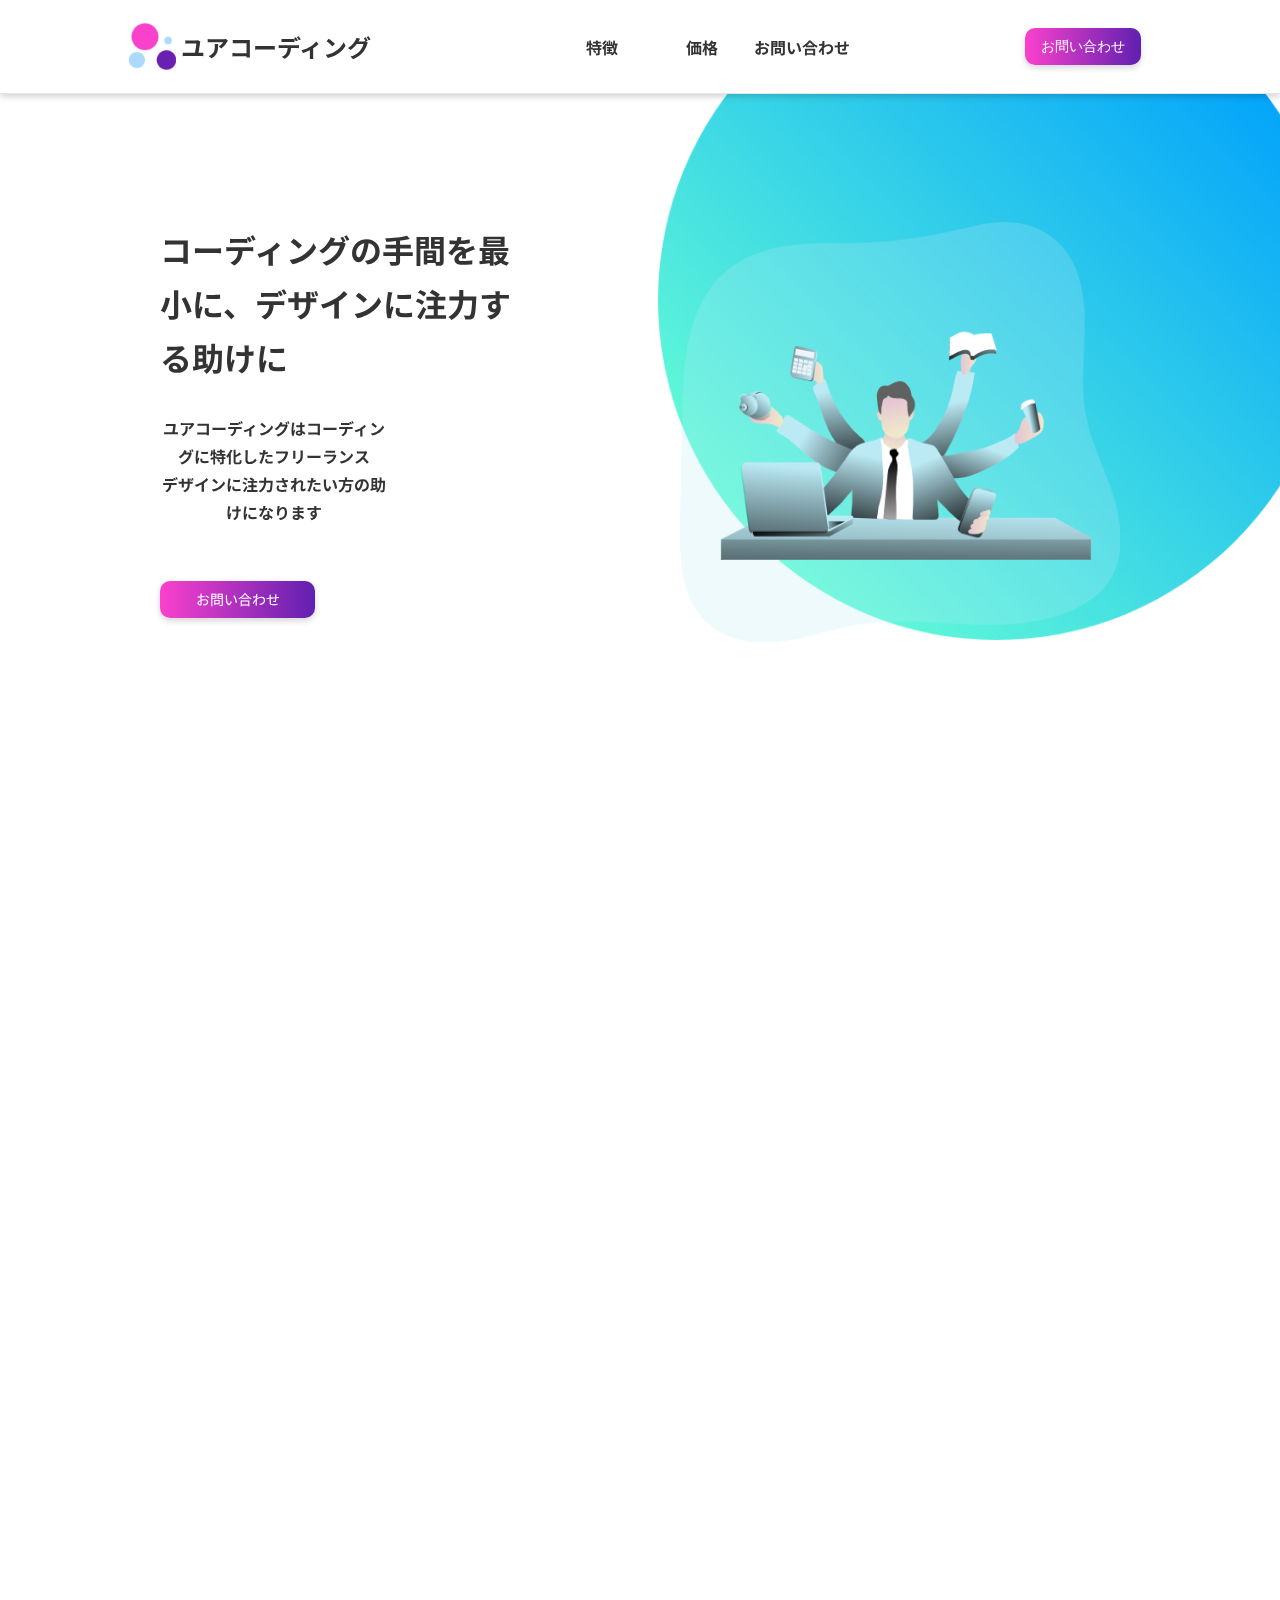
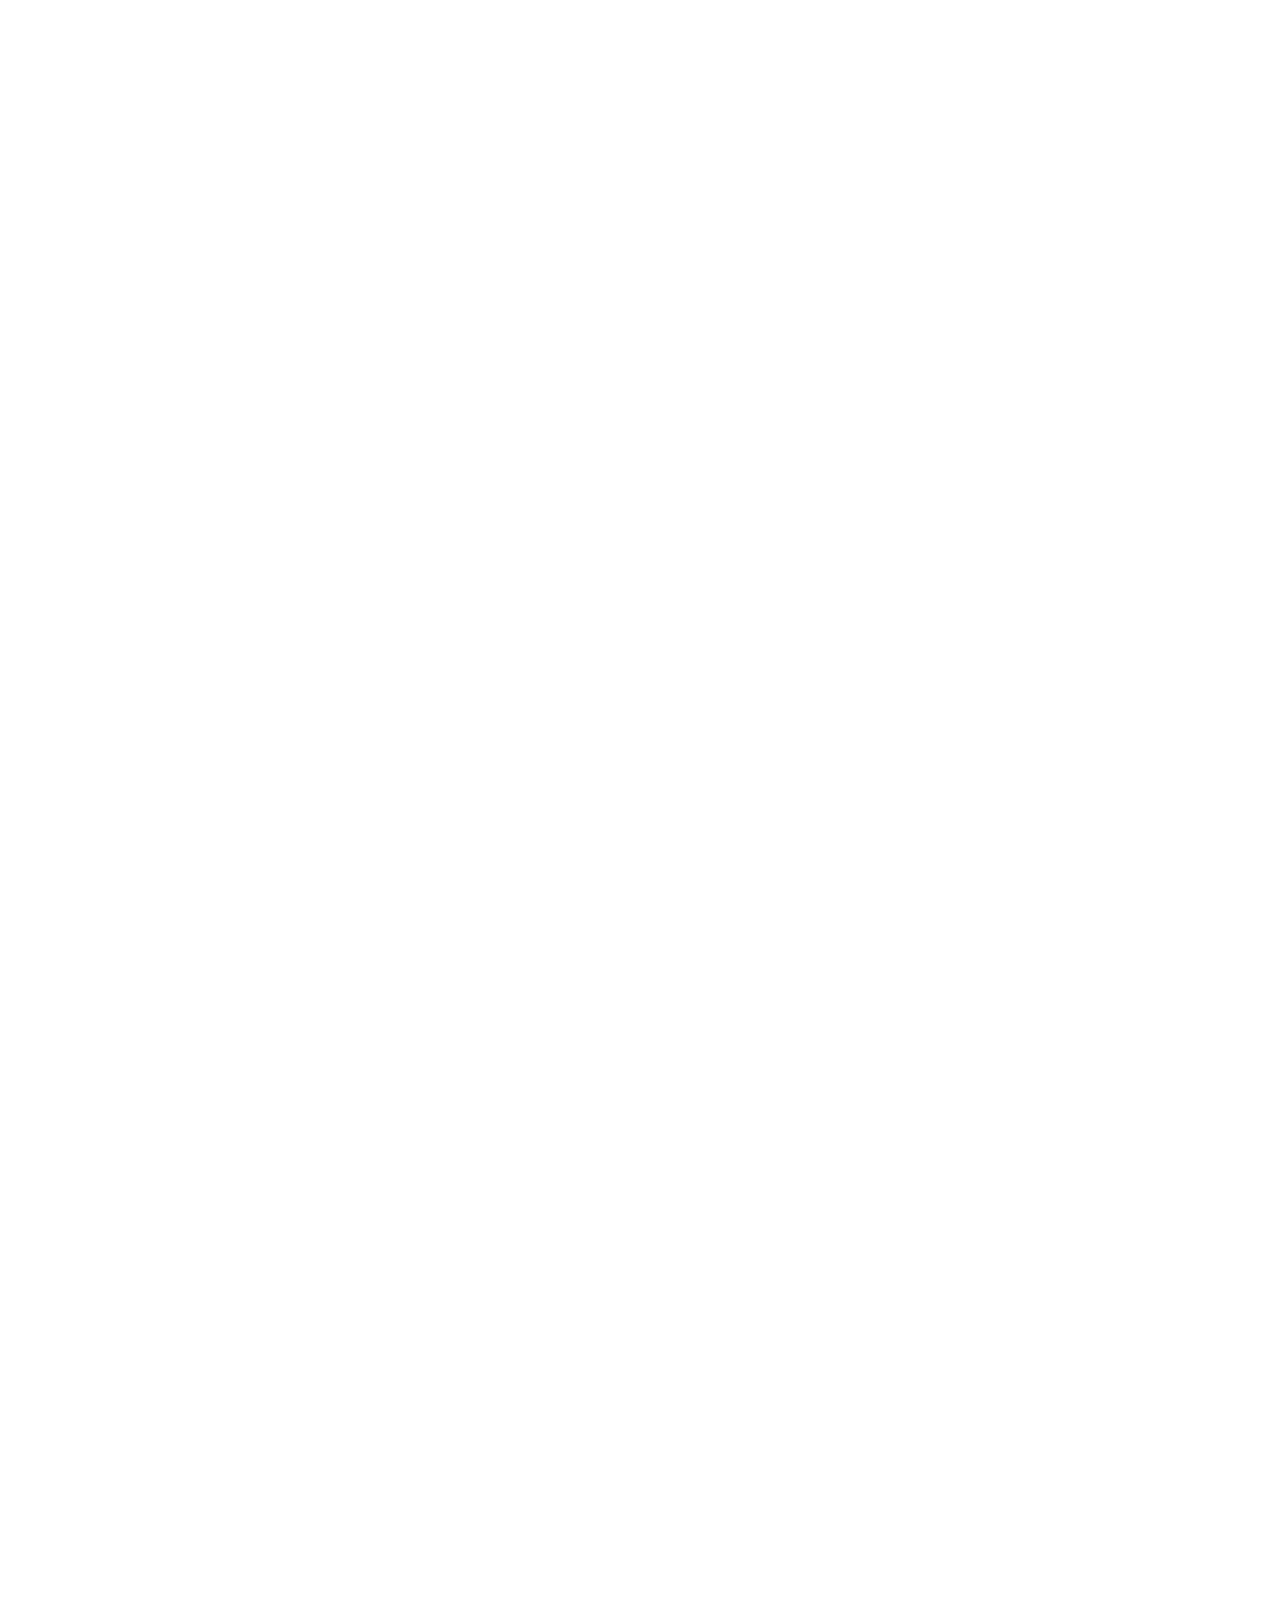
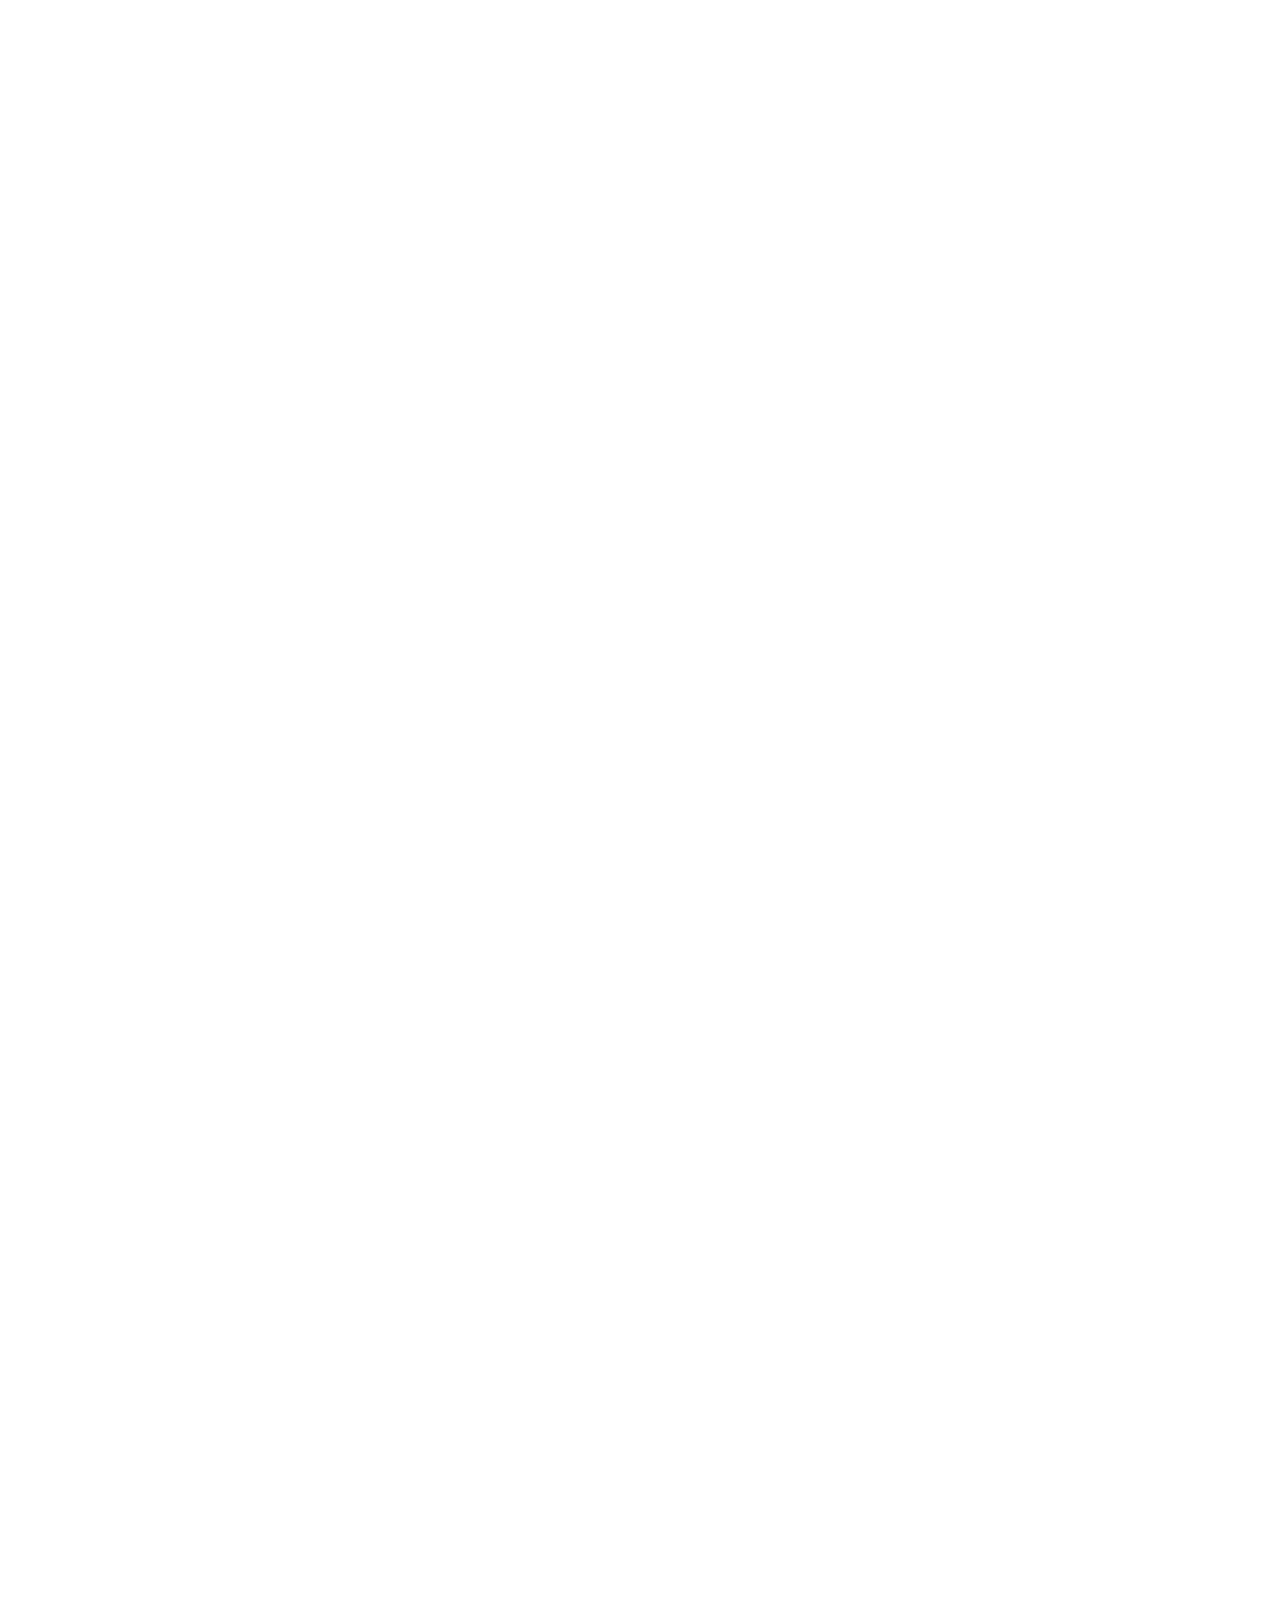
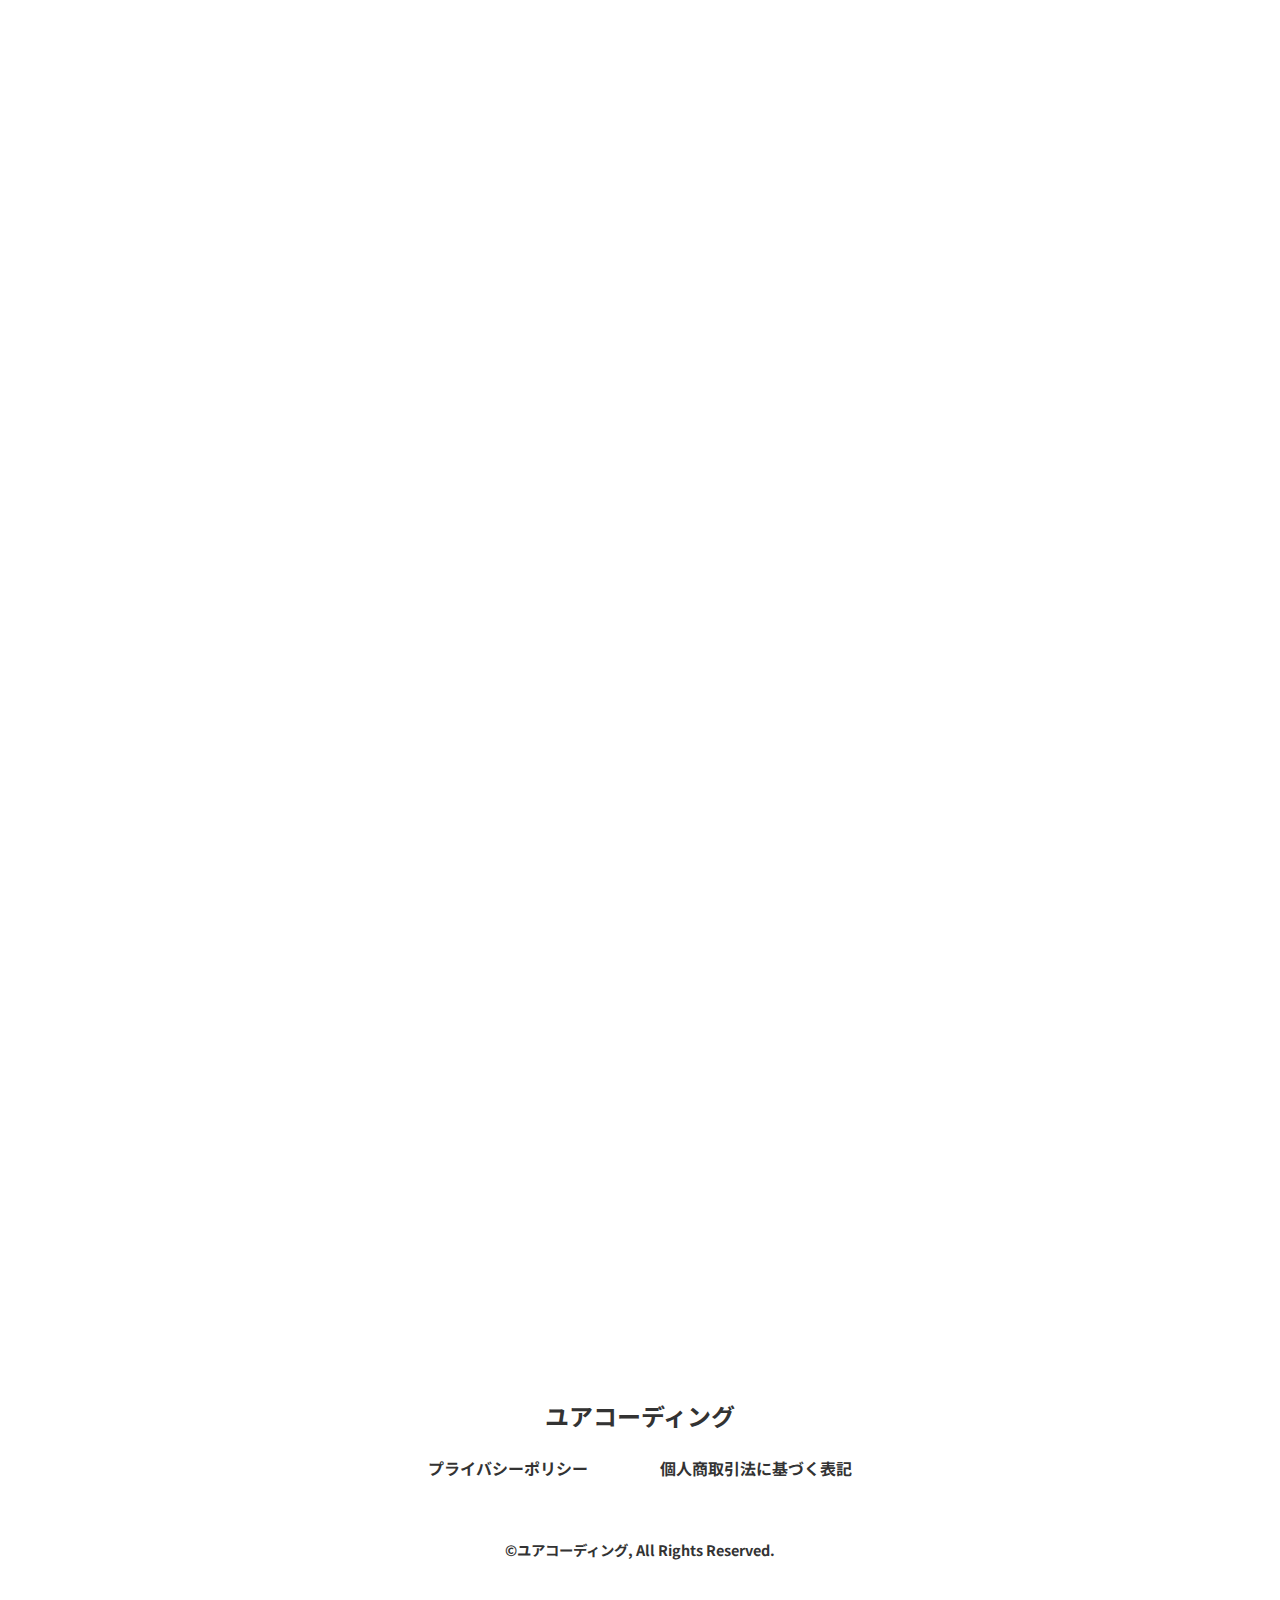
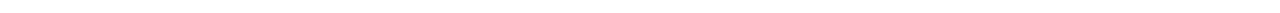
==== commit f77004ec: "完成" ====
--- a/index.html
+++ b/index.html
@@ -9,6 +9,7 @@
     <link rel="preconnect" href="https://fonts.googleapis.com">
     <link rel="preconnect" href="https://fonts.gstatic.com" crossorigin>
     <link href="https://fonts.googleapis.com/css2?family=Noto+Sans+JP:wght@400;700&display=swap" rel="stylesheet">
+    <link href="https://unpkg.com/aos@2.3.1/dist/aos.css" rel="stylesheet">
     <meta name=“robots” content=“noindex”><!-- 完成したら削除 -->
     <title>ユアコーディング</title>
 </head>
@@ -34,214 +35,241 @@
         </div><!-- /.heder-flex inner -->
     </header>
     <main>
-        <section class="p-mainvisual inner">
-            <div class="maintext">
-                <h1>コーディングの手間を最小に、デザインに注力する助けに</h1>
-                <p>ユアコーディングはコーディングに特化したフリーランス<br>デザインに注力されたい方の助けになります</p>
-                <div class="contact-form">
-                    <a href="" class="contact-btn">お問い合わせ</a>
-                </div><!-- /.contact-form -->
-            </div><!-- /.maintext -->
-            <div class="main-img">
-                <div class="mainimg1"></div><!-- /.mainimg1 -->
-                <!-- <img src="img/main1.png" alt="メイン画像１"> -->
-                <img src="img/main2.png" alt="メイン画像２">
-            </div><!-- /.main-img -->
-        </section><!-- /.p-mainvisual -->
-        <section class="p-features inner">
-            <h2>ユアコーディング3つの特徴</h2>
-            <p class="c-subtitle">FEATURES</p>
-            <div class="coding c-features-contents">
-                <h3>高速コーディング</h3>
-                <div class="flex-contents">
-                    <img src="img/features-coding.png" alt="コーディング">
-                    <div class="text-contents">
-                        <p class="text-title">コーディングに特化したフリーランスのため、スピード感を持った開発が可能。</p><!-- /.text-title -->
-                        <p>開発は常にスピードとの勝負です。<br>ユアコーディングはコーディングに特化しているため、 素早く納品することで、クライアントがデザインに注力 する助けとなります。</p>
+        <div data-aos="fade-in">
+            <section class="p-mainvisual inner">
+                <div class="maintext">
+                    <h1>コーディングの手間を最小に、デザインに注力する助けに</h1>
+                    <p>ユアコーディングはコーディングに特化したフリーランス<br>デザインに注力されたい方の助けになります</p>
+                    <div class="contact-form">
+                        <a href="" class="contact-btn">お問い合わせ</a>
+                    </div><!-- /.contact-form -->
+                </div><!-- /.maintext -->
+                <div class="main-img">
+                    <div class="mainimg1"></div><!-- /.mainimg1 -->
+                    <!-- <img src="img/main1.png" alt="メイン画像１"> -->
+                    <img src="img/main2.png" alt="メイン画像２">
+                </div><!-- /.main-img -->
+            </section><!-- /.p-mainvisual -->
+        </div>
+        <div data-aos="fade-in">
+            <section class="p-features inner">
+                <h2>ユアコーディング3つの特徴</h2>
+                <p class="c-subtitle">FEATURES</p>
+                <div class="coding c-features-contents">
+                    <h3>高速コーディング</h3>
+                    <div class="flex-contents">
+                        <img src="img/features-coding.png" alt="コーディング">
+                        <div class="text-contents">
+                            <p class="text-title">コーディングに特化したフリーランスのため、スピード感を持った開発が可能。</p><!-- /.text-title -->
+                            <p>開発は常にスピードとの勝負です。<br>ユアコーディングはコーディングに特化しているため、 素早く納品することで、クライアントがデザインに注力 する助けとなります。</p>
+                        </div><!-- /.text-contents -->
+                    </div><!-- /.flex-contents -->
+                </div><!-- /.coding -->
+                <div class="quality c-features-contents">
+                    <h3>高品質</h3>
+                    <div class="flex-contents flex-reverse">
+                        <img src="img/features-quality.png" alt="品質">
+                        <div class="text-contents">
+                            <p class="text-title">正しいマークアップで、 内部SEOに強いコーディングを デフォルトで行います。</p><!-- /.text-title -->
+                            <p>ユアコーディングでは、「予測しやすい」「再利用しやすい」 「保守しやすい」「拡張しやすい」と言った設計をもとに きちんとコーディングを行うため、納品後も安心です。</p>
+                        </div><!-- /.text-contents -->
                     </div><!-- /.text-contents -->
-                </div><!-- /.flex-contents -->
-            </div><!-- /.coding -->
-            <div class="quality c-features-contents">
-                <h3>高品質</h3>
-                <div class="flex-contents flex-reverse">
-                    <img src="img/features-quality.png" alt="品質">
-                    <div class="text-contents">
-                        <p class="text-title">正しいマークアップで、 内部SEOに強いコーディングを デフォルトで行います。</p><!-- /.text-title -->
-                        <p>ユアコーディングでは、「予測しやすい」「再利用しやすい」 「保守しやすい」「拡張しやすい」と言った設計をもとに きちんとコーディングを行うため、納品後も安心です。</p>
+                </div><!-- /.quality -->
+                <div class="response c-features-contents">
+                    <h3>迅速なレスポンス</h3>
+                    <div class="flex-contents">
+                        <img src="img/features-response.png" alt="レスポンス">
+                        <div class="text-contents">
+                            <p class="text-title">原則いただいたメッセージは、 業務時間内であれば6時間以内に お返しいたします。</p><!-- /.text-title -->
+                            <p>連絡を返さないフリーランスが多い中、 ユアコーディングでは定期的な進捗報告など、 社会人としての基本を踏まえて仕事を行なって おります。</p>
+                        </div><!-- /.text-contents -->
                     </div><!-- /.text-contents -->
-                </div><!-- /.text-contents -->
-            </div><!-- /.quality -->
-            <div class="response c-features-contents">
-                <h3>迅速なレスポンス</h3>
-                <div class="flex-contents">
-                    <img src="img/features-response.png" alt="レスポンス">
-                    <div class="text-contents">
-                        <p class="text-title">原則いただいたメッセージは、 業務時間内であれば6時間以内に お返しいたします。</p><!-- /.text-title -->
-                        <p>連絡を返さないフリーランスが多い中、 ユアコーディングでは定期的な進捗報告など、 社会人としての基本を踏まえて仕事を行なって おります。</p>
-                    </div><!-- /.text-contents -->
-                </div><!-- /.text-contents -->
-            </div><!-- /.response -->
-        </section><!-- /.p-features -->
-        <section class="p-price">
-            <div class="inner">
-                <h2>価格</h2>
-                <p class="c-subtitle">PRICE</p>
-                <table>
-                    <tr>
-                        <td>HTMLコーディングトップページ</td>
-                        <td>30.000円〜</td>
-                    </tr>
-                    <tr>
-                        <td>HTMLコーディング下層1ページ</td>
-                        <td>10.000円〜</td>
-                    </tr>
-                    <tr>
-                        <td>HTML+WordPressトップページ</td>
-                        <td>55.000円〜</td>
-                    </tr>
-                    <tr>
-                        <td>HTML+WordPress下層1ページ</td>
-                        <td>15.000円〜</td>
-                    </tr>
-                </table>
-                <p class="notes">＊詳細な価格はページや仕様によって異なります</p>
-            </div><!-- /.inner --> 
-        </section><!-- /.p-price -->
-        <section class="p-faq inner">
-            <h2>よくある質問</h2>
-            <p class="c-subtitle">FAQ</p>
-            <dl class="c-accordion js-accordion">
-                <div class="accordion__item js-accordion-trigger">
-                  <dt class="accordion__title">デザインから一貫してお願いすることは可能でしょうか</dt>
-                  <dd class="accordion__content">ユアコーディングはコーディングに特化したサービスですので、デザインからお受けすることは基本的にありません。<br>ただデザインを行う際は提携しているデザイナーと連携して対応させていただきますので、別途ご連絡ください。</dd>
+                </div><!-- /.response -->
+            </section><!-- /.p-features -->
+        </div>
+        <div data-aos="fade-in">
+            <section class="p-price">
+                <div class="inner">
+                    <h2>価格</h2>
+                    <p class="c-subtitle">PRICE</p>
+                    <table>
+                        <tr>
+                            <td>HTMLコーディングトップページ</td>
+                            <td>30.000円〜</td>
+                        </tr>
+                        <tr>
+                            <td>HTMLコーディング下層1ページ</td>
+                            <td>10.000円〜</td>
+                        </tr>
+                        <tr>
+                            <td>HTML+WordPressトップページ</td>
+                            <td>55.000円〜</td>
+                        </tr>
+                        <tr>
+                            <td>HTML+WordPress下層1ページ</td>
+                            <td>15.000円〜</td>
+                        </tr>
+                    </table>
+                    <p class="notes">＊詳細な価格はページや仕様によって異なります</p>
+                </div><!-- /.inner --> 
+            </section><!-- /.p-price -->
+        </div>
+        <div data-aos="fade-in">
+            <section class="p-faq inner">
+                <h2>よくある質問</h2>
+                <p class="c-subtitle">FAQ</p>
+                <dl class="c-accordion js-accordion">
+                    <div class="accordion__item js-accordion-trigger">
+                    <dt class="accordion__title">デザインから一貫してお願いすることは可能でしょうか</dt>
+                    <dd class="accordion__content">ユアコーディングはコーディングに特化したサービスですので、デザインからお受けすることは基本的にありません。<br>ただデザインを行う際は提携しているデザイナーと連携して対応させていただきますので、別途ご連絡ください。</dd>
+                    </div>
+                    <div class="accordion__item js-accordion-trigger">
+                    <dt class="accordion__title">WordPressのカスタマイズをお願いすることも可能でしょうか？</dt>
+                    <dd class="accordion__content">可能です。ただECサイトなどの場合は構築難易度や工数の関係で綿密にヒアリングさせていただきたく思います。</dd>
+                    </div>
+                    <div class="accordion__item js-accordion-trigger">
+                    <dt class="accordion__title">コーディングのスピード感が知りたい</dt>
+                    <dd class="accordion__content">HTMLレスポンシブ込み5ページで1週間、10ページで2週間、WordPressサイト5ページで2週間、10ページで3週間が目安になります。</dd>
+                    </div>
+                </dl><!-- /.c-accordion -->
+            </section><!-- /.p-faq -->
+        </div>
+        <div data-aos="fade-in">
+            <section class="p-blog">
+                <div class="blog-innerblock inner">
+                    <h2>ブログ</h2>
+                    <p class="c-subtitle">BLOG</p>
+                    <div class="blog-contents">
+                        <article>
+                            <img src="img/blog1.png" alt="サイトリニューアル">
+                            <p>サイトをリニューアルオープンしました。</p>
+                            <time>2020.01.23</time>
+                        </article>
+                        <article>
+                            <img src="img/blog2.png" alt="検証">
+                            <p>WebサイトでSEO内部施策に適したコー ディングでどれぐらいサイトが早くなるの か検証してみました</p>
+                            <time>2020.01.24</time>
+                        </article>
+                        <article>
+                            <img src="img/blog3.png" alt="募集">
+                            <p>ユアコーディングではデザイナーの方を 広く募集しています。</p>
+                            <time>2020.01.25</time>
+                        </article>
+                    </div><!-- /.blog-contents -->  
+                </div><!-- /.inner -->
+            </section><!-- /.p-blog -->
+        </div> 
+        <div data-aos="fade-in">
+            <section class="p-works">
+                <h2>制作実績</h2>
+                <p class="c-subtitle">WORKS</p>
+                <div class="swiper mySwiper"><!-- Swiper -->
+                    <div class="swiper-wrapper">
+                        <div class="swiper-slide">
+                            <article>
+                                <img src="img/works2.png" alt="コーディング">
+                                <p class="works-title">株式会社サンプル様採用サイトのコーデ ィングを行いました！</p><!-- /.works-title -->
+                                <div class="workscontents">
+                                    <p>採用技術：jQuery Bootstrap4</p>
+                                    <p>実装期間：2週間</p>
+                                    <p>担当コーダー：石井</p>
+                                </div><!-- /.workscontents -->
+                            </article>
+                        </div>
+                        <div class="swiper-slide">
+                            <article>
+                                <img src="img/works1.png" alt="LP制作">
+                                <p class="works-title">コーディングカンファレンスのイベント LPの制作を行いました！</p><!-- /.works-title -->
+                                <div class="workscontents">
+                                    <p>採用技術：jQuery, WordPress</p>
+                                    <p>実装期間：4週間</p>
+                                    <p>担当コーダー：石井</p>
+                                </div><!-- /.workscontents -->
+                            </article>
+                        </div>
+                        <div class="swiper-slide">
+                            <article>
+                                <img src="img/works2.png" alt="コーディング">
+                                <p class="works-title">株式会社サンプル様採用サイトのコーデ ィングを行いました！</p><!-- /.works-title -->
+                                <div class="workscontents">
+                                    <p>採用技術：jQuery Bootstrap4</p>
+                                    <p>実装期間：2週間</p>
+                                    <p>担当コーダー：石井</p>
+                                </div><!-- /.workscontents -->
+                            </article>
+                        </div>
+                        <div class="swiper-slide">
+                            <article>
+                                <img src="img/works3.png" alt="コーディング">
+                                <p class="works-title">株式会社サンプル様採用サイトのコーデ ィングを行いました！</p><!-- /.works-title -->
+                                <div class="workscontents">
+                                    <p>採用技術：jQuery Bootstrap4</p>
+                                    <p>実装期間：6週間</p>
+                                    <p>担当コーダー：石井</p>
+                                </div><!-- /.workscontents -->
+                            </article>
+                        </div>
+                        <div class="swiper-slide">
+                            <article>
+                                <img src="img/works2.png" alt="コーディング">
+                                <p class="works-title">株式会社サンプル様採用サイトのコーデ ィングを行いました！</p><!-- /.works-title -->
+                                <div class="workscontents">
+                                    <p>採用技術：jQuery Bootstrap4</p>
+                                    <p>実装期間：2週間</p>
+                                    <p>担当コーダー：石井</p>
+                                </div><!-- /.workscontents -->
+                            </article>
+                        </div>
+                    </div>
                 </div>
-                <div class="accordion__item js-accordion-trigger">
-                  <dt class="accordion__title">WordPressのカスタマイズをお願いすることも可能でしょうか？</dt>
-                  <dd class="accordion__content">可能です。ただECサイトなどの場合は構築難易度や工数の関係で綿密にヒアリングさせていただきたく思います。</dd>
-                </div>
-                <div class="accordion__item js-accordion-trigger">
-                  <dt class="accordion__title">コーディングのスピード感が知りたい</dt>
-                  <dd class="accordion__content">HTMLレスポンシブ込み5ページで1週間、10ページで2週間、WordPressサイト5ページで2週間、10ページで3週間が目安になります。</dd>
-                </div>
-            </dl><!-- /.c-accordion -->
-        </section><!-- /.p-faq -->
-        <section class="p-blog">
-            <div class="blog-innerblock inner">
-                <h2>ブログ</h2>
-                <p class="c-subtitle">BLOG</p>
-                <div class="blog-contents">
-                    <article>
-                        <img src="img/blog1.png" alt="サイトリニューアル">
-                        <p>サイトをリニューアルオープンしました。</p>
-                        <time>2020.01.23</time>
-                    </article>
-                    <article>
-                        <img src="img/blog2.png" alt="検証">
-                        <p>WebサイトでSEO内部施策に適したコー ディングでどれぐらいサイトが早くなるの か検証してみました</p>
-                        <time>2020.01.24</time>
-                    </article>
-                    <article>
-                        <img src="img/blog3.png" alt="募集">
-                        <p>ユアコーディングではデザイナーの方を 広く募集しています。</p>
-                        <time>2020.01.25</time>
-                    </article>
-                </div><!-- /.blog-contents -->  
-            </div><!-- /.inner -->
-        </section><!-- /.p-blog --> 
-        <section class="p-works">
-            <h2>制作実績</h2>
-            <p class="c-subtitle">WORKS</p>
-            <div class="swiper mySwiper"><!-- Swiper -->
-                <div class="swiper-wrapper">
-                    <div class="swiper-slide">
-                        <article>
-                            <img src="img/works2.png" alt="コーディング">
-                            <p class="works-title">株式会社サンプル様採用サイトのコーデ ィングを行いました！</p><!-- /.works-title -->
-                            <div class="workscontents">
-                                <p>採用技術：jQuery Bootstrap4</p>
-                                <p>実装期間：2週間</p>
-                                <p>担当コーダー：石井</p>
-                            </div><!-- /.workscontents -->
-                        </article>
-                    </div>
-                    <div class="swiper-slide">
-                        <article>
-                            <img src="img/works1.png" alt="LP制作">
-                            <p class="works-title">コーディングカンファレンスのイベント LPの制作を行いました！</p><!-- /.works-title -->
-                            <div class="workscontents">
-                                <p>採用技術：jQuery, WordPress</p>
-                                <p>実装期間：4週間</p>
-                                <p>担当コーダー：石井</p>
-                            </div><!-- /.workscontents -->
-                        </article>
-                    </div>
-                    <div class="swiper-slide">
-                        <article>
-                            <img src="img/works2.png" alt="コーディング">
-                            <p class="works-title">株式会社サンプル様採用サイトのコーデ ィングを行いました！</p><!-- /.works-title -->
-                            <div class="workscontents">
-                                <p>採用技術：jQuery Bootstrap4</p>
-                                <p>実装期間：2週間</p>
-                                <p>担当コーダー：石井</p>
-                            </div><!-- /.workscontents -->
-                        </article>
-                    </div>
-                    <div class="swiper-slide">
-                        <article>
-                            <img src="img/works3.png" alt="コーディング">
-                            <p class="works-title">株式会社サンプル様採用サイトのコーデ ィングを行いました！</p><!-- /.works-title -->
-                            <div class="workscontents">
-                                <p>採用技術：jQuery Bootstrap4</p>
-                                <p>実装期間：6週間</p>
-                                <p>担当コーダー：石井</p>
-                            </div><!-- /.workscontents -->
-                        </article>
-                    </div>
-                    <div class="swiper-slide">
-                        <article>
-                            <img src="img/works2.png" alt="コーディング">
-                            <p class="works-title">株式会社サンプル様採用サイトのコーデ ィングを行いました！</p><!-- /.works-title -->
-                            <div class="workscontents">
-                                <p>採用技術：jQuery Bootstrap4</p>
-                                <p>実装期間：2週間</p>
-                                <p>担当コーダー：石井</p>
-                            </div><!-- /.workscontents -->
-                        </article>
-                    </div>
-                </div>
-            </div>
-        </section><!-- /.p-works -->
-        <section class="contact">
-            <h2>お問い合わせ</h2>
-            <p>CONTACT</p>
-            <p>コーディングの人出が足りないとき、 あなたの力になります</p>
-            <form action="" method="post">
-                <div>
-                    <label for="name">お名前</label><div class="form-label">必須</div><!-- /.form-label -->
-                    <input type="text" id="name" name="name">
-                </div>
-                <div>
-                    <label for="mail">メールアドレス</label><div class="form-label">必須</div><!-- /.form-label -->
-                    <input type="mail" id="mail" name="mail">
-                </div>
-                <div>
-                    <label for="message">お問い合わせ内容</label><div class="form-label">必須</div><!-- /.form-label -->
-                    <textarea name="message" id="message" cols="30" rows="10"></textarea><!-- /# -->
-                </div>
-                <label for="check"><input type="checkbox" name="check" id="check">プライバシーポリシーに同意する</label>
-                <input type="submit" value="送信する">
-            </form>
-        </section><!-- /.contact -->
+            </section><!-- /.p-works -->
+        </div>
+        <div data-aos="fade-in">
+            <section class="p-contact">
+                <div class="inner">
+                    <div class="contact-title">
+                        <h2>お問い合わせ</h2>
+                        <p>CONTACT</p>
+                        <p>コーディングの人出が足りないとき、<br>あなたの力になります</p>
+                    </div><!-- /.contact-title -->
+                    <form action="" method="post">
+                        <div class="form-content">
+                            <label for="name">お名前</label><div class="form-label">必須</div><!-- /.form-label -->
+                            <input type="text" id="name" name="name">
+                        </div>
+                        <div class="form-content">
+                            <label for="mail">メールアドレス</label><div class="form-label">必須</div><!-- /.form-label -->
+                            <input type="mail" id="mail" name="mail">
+                        </div>
+                        <div class="form-content">
+                            <label for="message">お問い合わせ内容</label><div class="form-label">必須</div><!-- /.form-label -->
+                            <textarea name="message" id="message" cols="30" rows="10"></textarea><!-- /# -->
+                        </div>
+                        <label for="check"><input type="checkbox" name="check" id="check">プライバシーポリシーに同意する</label>
+                        <input class="submit-button" type="submit" value="送信する">
+                    </form>
+                </div><!-- /.inner -->
+            </section><!-- /.contact -->
+        </div>
         <footer>
-            <p>ユアコーディング</p>
-            <p>プライバシーポリシー</p>
-            <p>個人商取引法に基づく表記</p>
-            <p>©ユアコーディング, All Rights Reserved.</p>
+            <p class="footer-title">ユアコーディング</p>
+            <div class="corporate">
+                <p>プライバシーポリシー</p>
+                <p>個人商取引法に基づく表記</p>
+            </div><!-- /.corporate -->
+            <p class="copyright">©ユアコーディング, All Rights Reserved.</p>
         </footer>
     </main>
     <script src="https://unpkg.com/swiper/swiper-bundle.min.js"></script><!-- Swiper JS -->
     <script src="js/script.js"></script>
     <script src="js/accodion.js"></script>
     <script src="js/my-swiper.js"></script>
+    <script src="https://unpkg.com/aos@2.3.1/dist/aos.js"></script>
+    <script>
+        AOS.init({
+            offset: 400,
+            easing: 'ease-in-sine',
+        });
+      </script>
 </body>
 </html>--- a/css/style.css
+++ b/css/style.css
@@ -424,6 +424,66 @@
   top: 27px;
 }
 
+footer {
+  padding: 45px 0 49px;
+  text-align: center;
+}
+
+footer .footer-title {
+  font: normal normal bold 24px/28px Noto Sans JP;
+  letter-spacing: 0px;
+  display: none;
+  /* @if $point == wide {
+		@media ( min-width: 1025px ) {
+			@content ;
+		}
+	} */
+}
+
+@media (min-width: 768px) {
+  footer .footer-title {
+    display: block;
+  }
+}
+
+footer .corporate {
+  margin: 24px auto 54px;
+  display: none;
+  /* @if $point == wide {
+		@media ( min-width: 1025px ) {
+			@content ;
+		}
+	} */
+}
+
+@media (min-width: 768px) {
+  footer .corporate {
+    display: block;
+  }
+}
+
+footer .corporate p {
+  display: inline-block;
+}
+
+footer .corporate p:first-of-type {
+  margin-right: 68px;
+}
+
+footer .copyright {
+  /* @if $point == wide {
+		@media ( min-width: 1025px ) {
+			@content ;
+		}
+	} */
+}
+
+@media (min-width: 768px) {
+  footer .copyright {
+    font-size: 0.9em;
+  }
+}
+
 .p-mainvisual {
   padding-top: 72px;
   display: -webkit-box;
@@ -931,6 +991,106 @@
   }
 }
 
+.p-contact {
+  background: transparent -webkit-gradient(linear, left top, right top, from(#05A5FA), color-stop(100%, #63FBD7), to(#67FFD6)) 0% 0% no-repeat padding-box;
+  background: transparent -webkit-linear-gradient(left, #05A5FA 0%, #63FBD7 100%, #67FFD6 100%) 0% 0% no-repeat padding-box;
+  background: transparent linear-gradient(90deg, #05A5FA 0%, #63FBD7 100%, #67FFD6 100%) 0% 0% no-repeat padding-box;
+  opacity: 1;
+  padding-top: 65px;
+  padding-bottom: 70px;
+}
+
+.p-contact .contact-title {
+  color: #fff;
+  text-align: center;
+}
+
+.p-contact .contact-title p:first-of-type {
+  margin: 10px 0 39px;
+}
+
+.p-contact .contact-title p:last-of-type {
+  margin-bottom: 48px;
+}
+
+.p-contact form {
+  background-color: #fff;
+  padding: 36px 10px 35px;
+  /* @if $point == wide {
+		@media ( min-width: 1025px ) {
+			@content ;
+		}
+	} */
+}
+
+@media (min-width: 416px) {
+  .p-contact form {
+    padding: 36px 63px 35px;
+  }
+}
+
+.p-contact form .form-content label, .p-contact form .form-content .form-label {
+  display: inline-block;
+  margin: 29px 0 36px;
+}
+
+.p-contact form .form-content input, .p-contact form .form-content textarea {
+  display: block;
+  background: #EEFBFB 0% 0% no-repeat padding-box;
+  border-radius: 3px;
+  border: 1px solid #E5E5E5;
+  width: 100%;
+  /* @if $point == wide {
+		@media ( min-width: 1025px ) {
+			@content ;
+		}
+	} */
+}
+
+@media (min-width: 768px) {
+  .p-contact form .form-content input, .p-contact form .form-content textarea {
+    width: 70%;
+  }
+}
+
+.p-contact form .form-content .form-label {
+  color: #fff;
+  margin-left: 26px;
+  padding: 5px 19px;
+  background: #0C449B 0% 0% no-repeat padding-box;
+  border-radius: 10px;
+  opacity: 1;
+}
+
+.p-contact form .form-content input {
+  height: 40px;
+}
+
+.p-contact form .form-content textarea {
+  width: 100%;
+}
+
+.p-contact form label {
+  display: block;
+  margin: 29px auto 31px;
+  text-align: center;
+}
+
+.p-contact form .submit-button {
+  background: transparent -webkit-gradient(linear, left top, right top, from(#FA41CC), to(#6020B0)) 0% 0% no-repeat padding-box;
+  background: transparent -webkit-linear-gradient(left, #FA41CC 0%, #6020B0 100%) 0% 0% no-repeat padding-box;
+  background: transparent linear-gradient(90deg, #FA41CC 0%, #6020B0 100%) 0% 0% no-repeat padding-box;
+  -webkit-box-shadow: 0px 3px 6px #00000029;
+          box-shadow: 0px 3px 6px #00000029;
+  border-radius: 10px;
+  opacity: 1;
+  border: none;
+  padding: 9px 55px 9px 49px;
+  color: #fff;
+  display: block;
+  margin: 0 auto;
+}
+
 .c-subtitle {
   color: #3BA6C9;
   margin-bottom: 60px;
@@ -988,6 +1148,7 @@
 }
 
 .c-features-contents .flex-contents img {
+  width: 100%;
   max-width: 380px;
   margin: 0 auto;
   /* @if $point == wide {
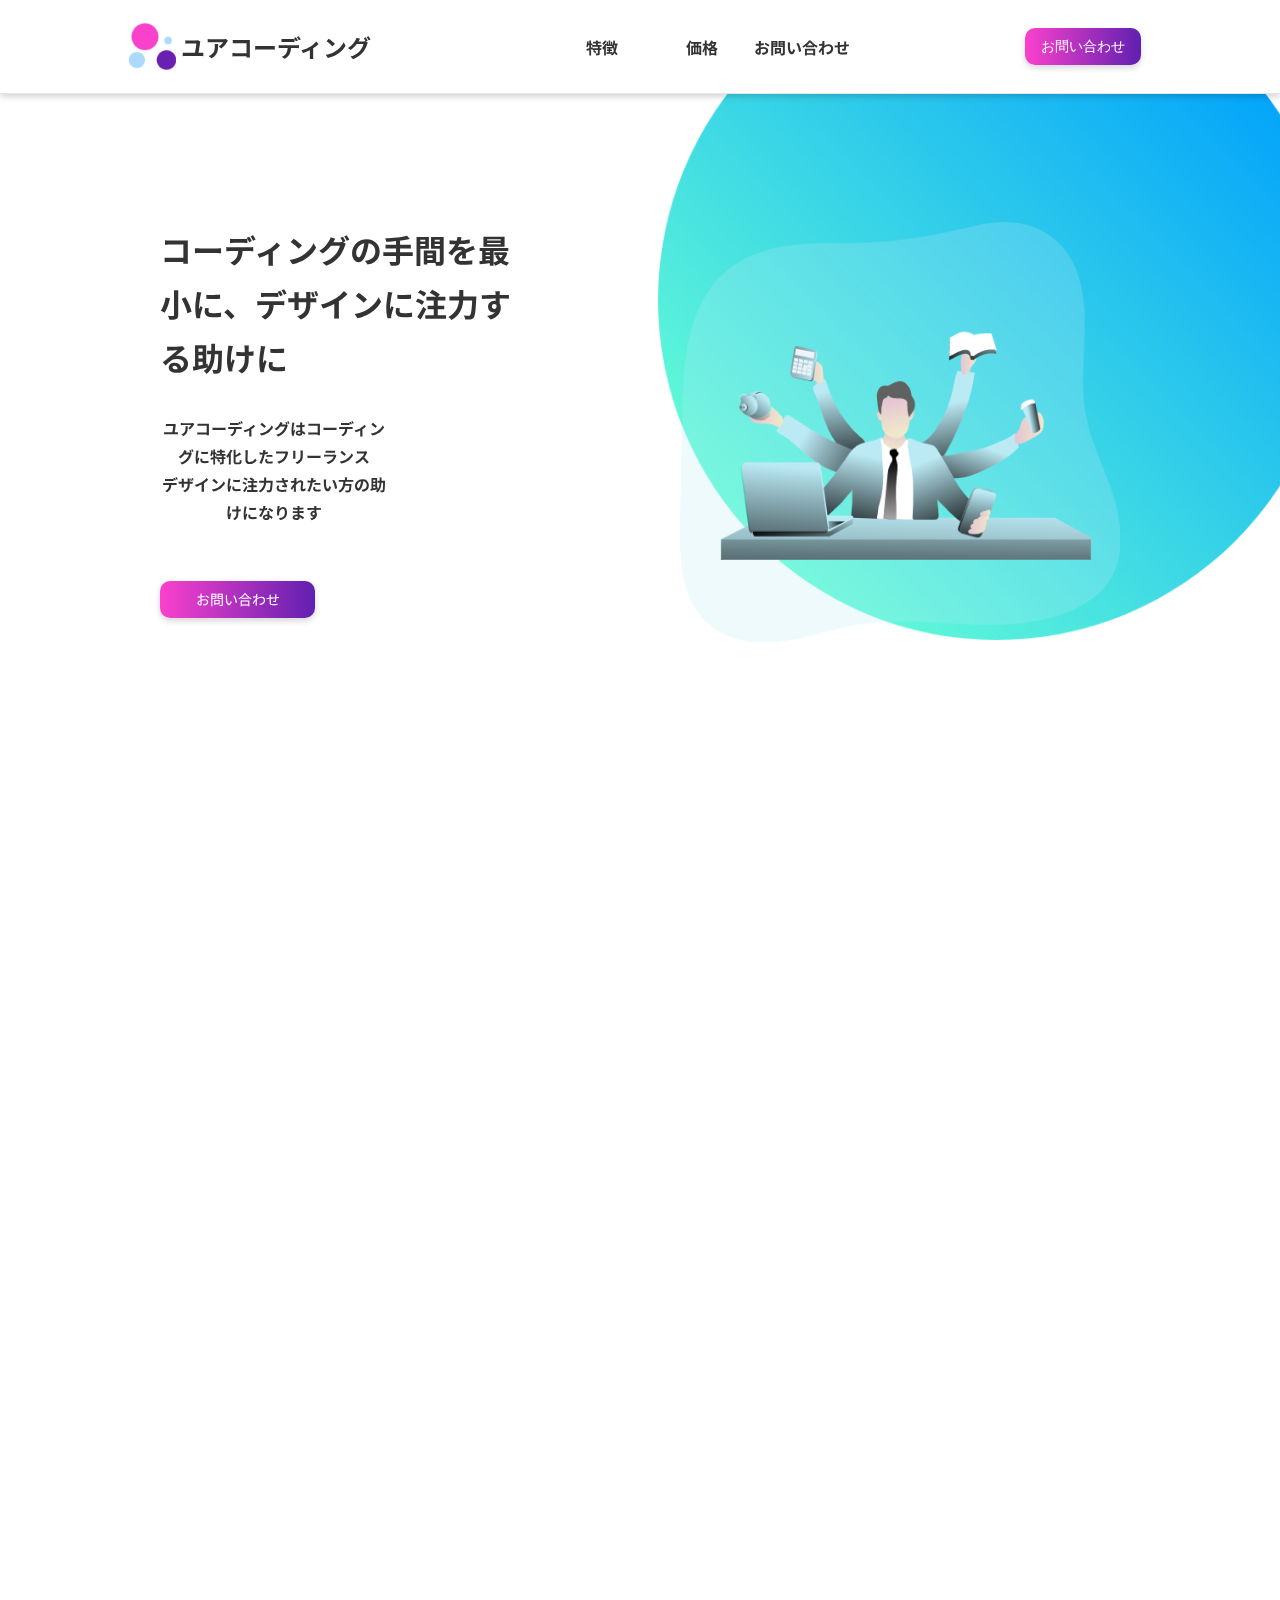
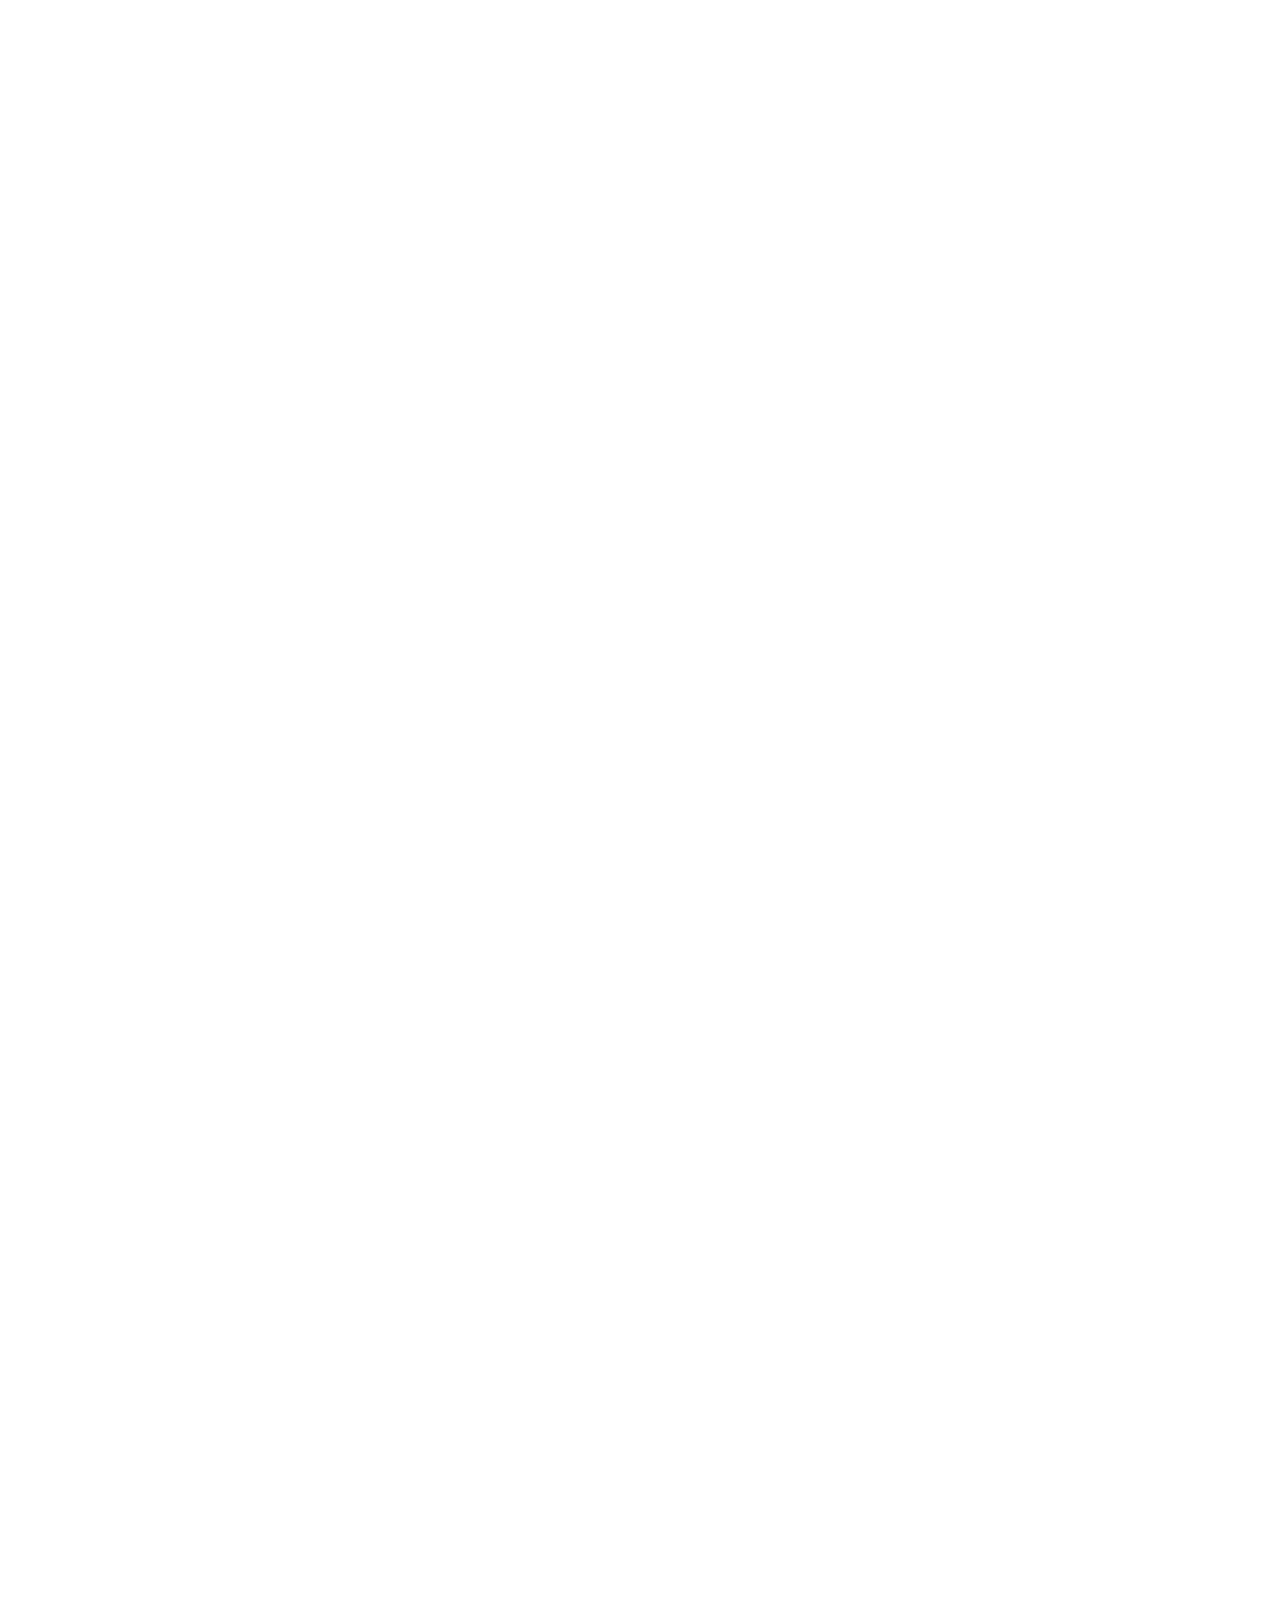
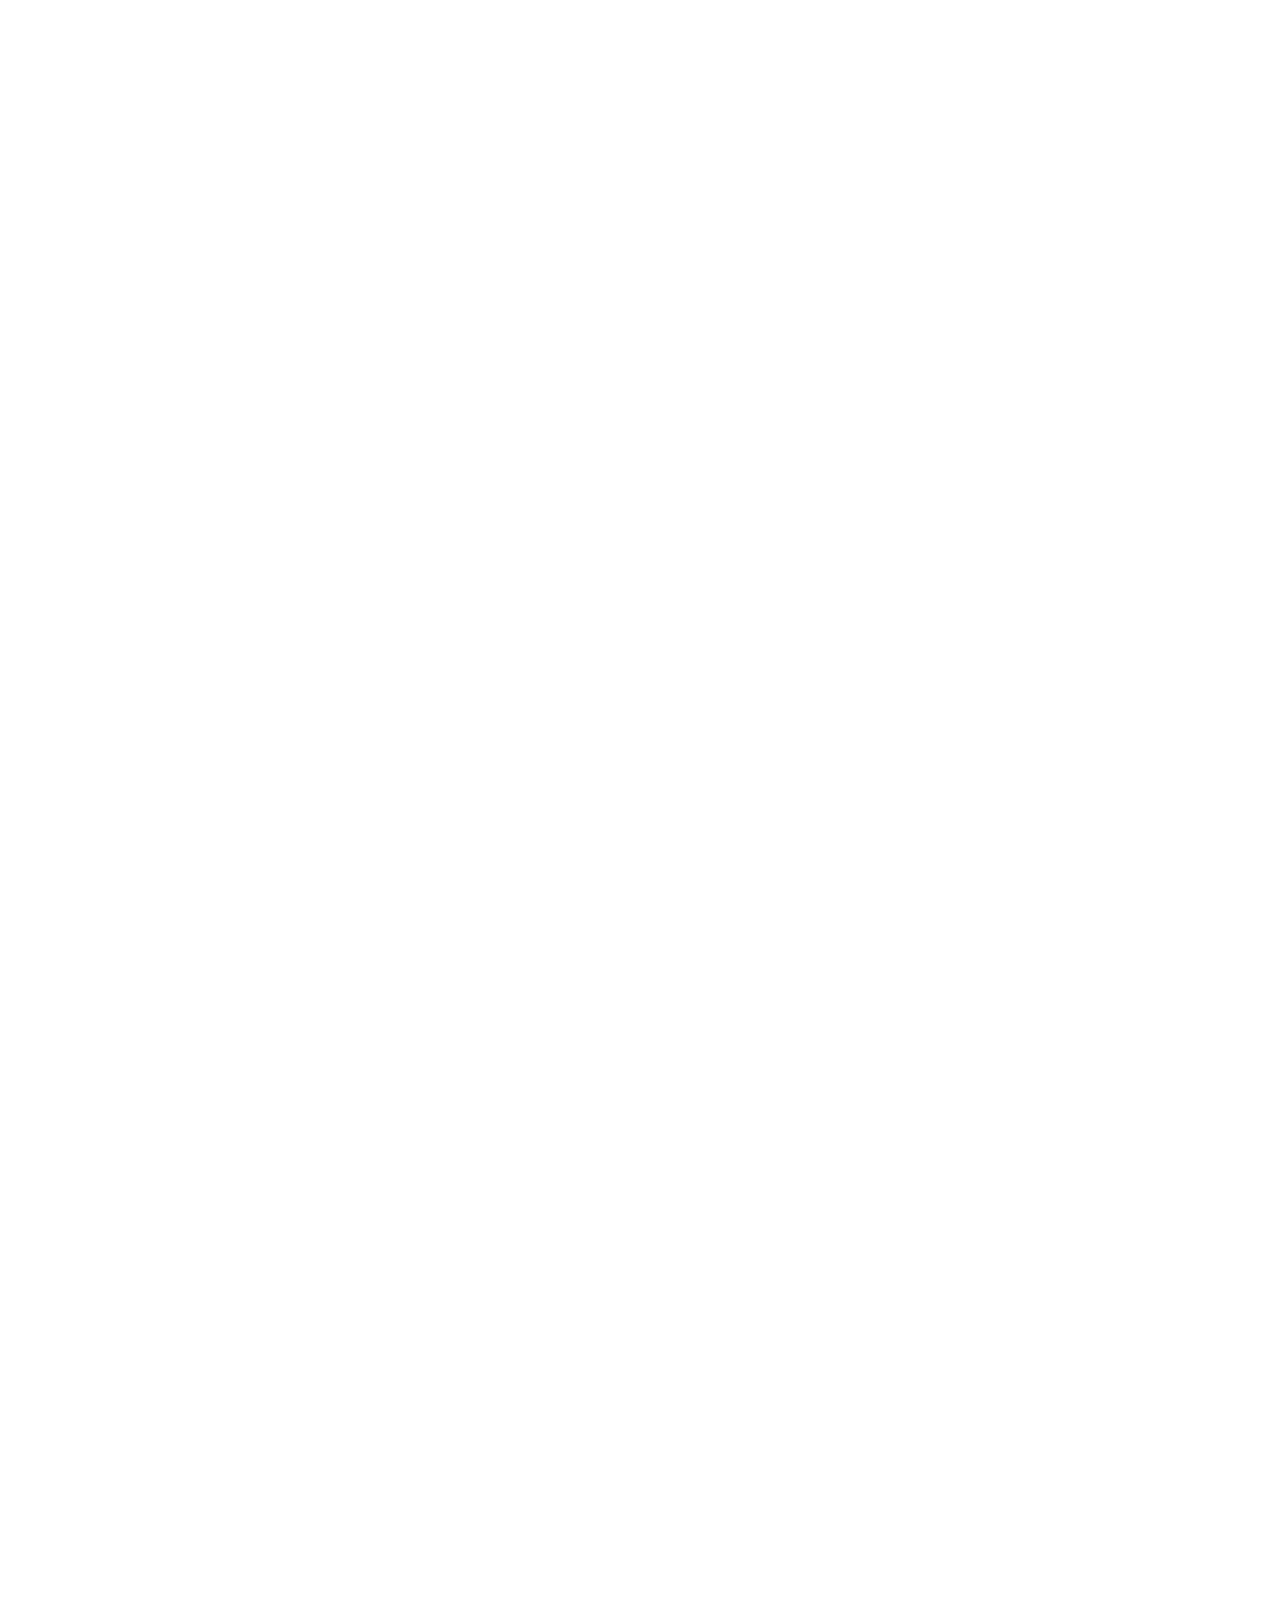
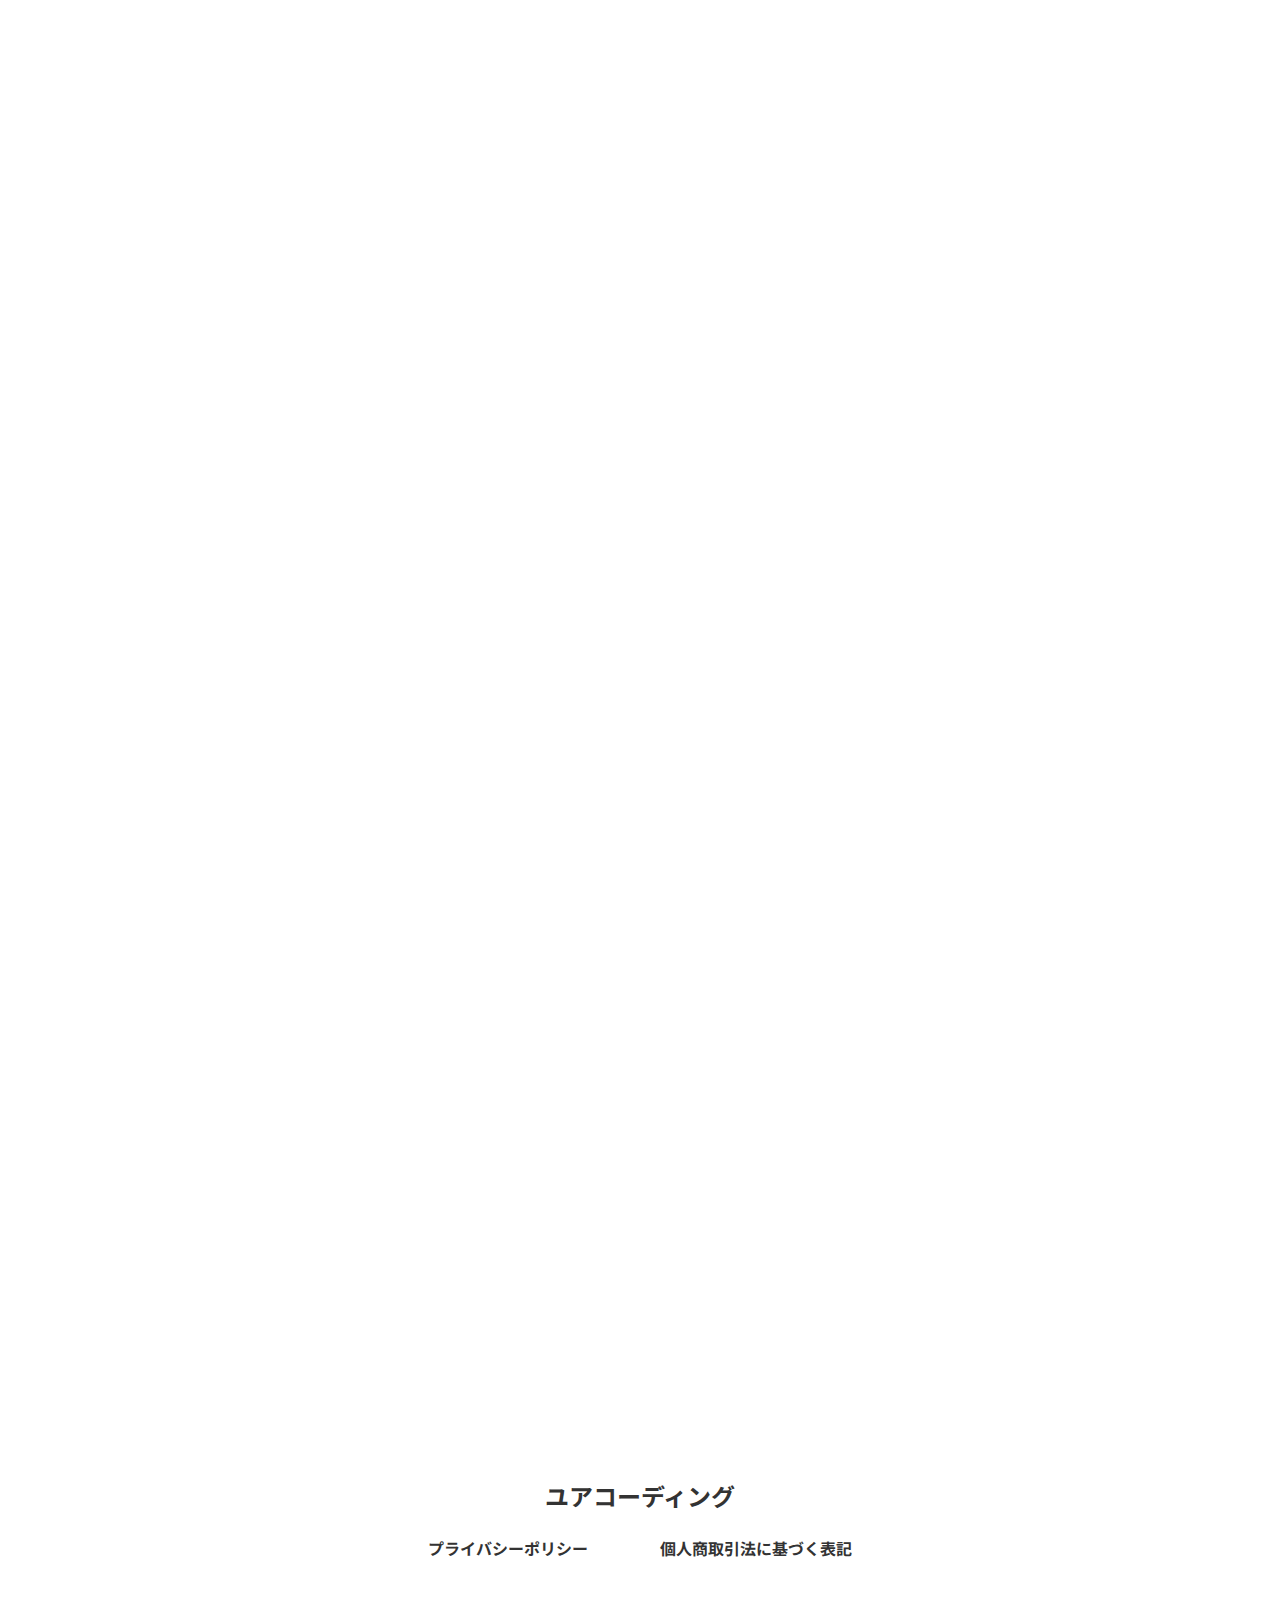
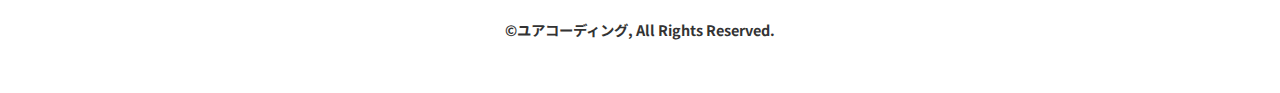
==== commit 2e29e54f: "フォーム作成中" ====
--- a/index.html
+++ b/index.html
@@ -10,6 +10,7 @@
     <link rel="preconnect" href="https://fonts.gstatic.com" crossorigin>
     <link href="https://fonts.googleapis.com/css2?family=Noto+Sans+JP:wght@400;700&display=swap" rel="stylesheet">
     <link href="https://unpkg.com/aos@2.3.1/dist/aos.css" rel="stylesheet">
+    <link rel="icon" href="img/favicon.ico">
     <meta name=“robots” content=“noindex”><!-- 完成したら削除 -->
     <title>ユアコーディング</title>
 </head>
@@ -20,12 +21,12 @@
                 <img src="img/header-logo.png" alt="ヘッダーロゴ">ユアコーディング
             </a><!-- /.logo -->
             <ul class="header-nav" id="header-nav">
-                <li><a href="">特徴</a></li>
-                <li><a href="">価格</a></li>
-                <li><a href="">お問い合わせ</a></li>
+                <li><a href="#features">特徴</a></li>
+                <li><a href="#price">価格</a></li>
+                <li><a href="#info" >お問い合わせ</a></li>
             </ul><!-- /.header-nav -->
             <div class="contact-form">
-                <a href="" class="contact-btn">お問い合わせ</a>
+                <a href="#info" class="contact-btn">お問い合わせ</a>
             </div><!-- /.contact-form -->
             <button class="hamburger-btn" id="hamburger-btn">
                 <span></span>
@@ -41,7 +42,7 @@
                     <h1>コーディングの手間を最小に、デザインに注力する助けに</h1>
                     <p>ユアコーディングはコーディングに特化したフリーランス<br>デザインに注力されたい方の助けになります</p>
                     <div class="contact-form">
-                        <a href="" class="contact-btn">お問い合わせ</a>
+                        <a href="#info" class="contact-btn">お問い合わせ</a>
                     </div><!-- /.contact-form -->
                 </div><!-- /.maintext -->
                 <div class="main-img">
@@ -52,7 +53,7 @@
             </section><!-- /.p-mainvisual -->
         </div>
         <div data-aos="fade-in">
-            <section class="p-features inner">
+            <section class="p-features inner" id="features">
                 <h2>ユアコーディング3つの特徴</h2>
                 <p class="c-subtitle">FEATURES</p>
                 <div class="coding c-features-contents">
@@ -88,7 +89,7 @@
             </section><!-- /.p-features -->
         </div>
         <div data-aos="fade-in">
-            <section class="p-price">
+            <section class="p-price" id="price">
                 <div class="inner">
                     <h2>価格</h2>
                     <p class="c-subtitle">PRICE</p>
@@ -119,9 +120,9 @@
                 <h2>よくある質問</h2>
                 <p class="c-subtitle">FAQ</p>
                 <dl class="c-accordion js-accordion">
-                    <div class="accordion__item js-accordion-trigger">
+                    <div class="accordion__item js-accordion-trigger  is-active">
                     <dt class="accordion__title">デザインから一貫してお願いすることは可能でしょうか</dt>
-                    <dd class="accordion__content">ユアコーディングはコーディングに特化したサービスですので、デザインからお受けすることは基本的にありません。<br>ただデザインを行う際は提携しているデザイナーと連携して対応させていただきますので、別途ご連絡ください。</dd>
+                    <dd class="accordion__content is-open">ユアコーディングはコーディングに特化したサービスですので、デザインからお受けすることは基本的にありません。<br>ただデザインを行う際は提携しているデザイナーと連携して対応させていただきますので、別途ご連絡ください。</dd>
                     </div>
                     <div class="accordion__item js-accordion-trigger">
                     <dt class="accordion__title">WordPressのカスタマイズをお願いすることも可能でしょうか？</dt>
@@ -225,29 +226,30 @@
             </section><!-- /.p-works -->
         </div>
         <div data-aos="fade-in">
-            <section class="p-contact">
+            <section class="p-contact" id="info">
                 <div class="inner">
                     <div class="contact-title">
                         <h2>お問い合わせ</h2>
                         <p>CONTACT</p>
                         <p>コーディングの人出が足りないとき、<br>あなたの力になります</p>
                     </div><!-- /.contact-title -->
-                    <form action="" method="post">
+                    <form action="https://docs.google.com/forms/u/0/d/e/1FAIpQLScs13hXiL53Jj79xUIx9seV_f0uVPa8auPKfeF0fEO3z7YJGQ/formResponse" method="post" id="form">
                         <div class="form-content">
                             <label for="name">お名前</label><div class="form-label">必須</div><!-- /.form-label -->
-                            <input type="text" id="name" name="name">
+                            <input type="text" id="name" name="entry.779967655" required>
                         </div>
                         <div class="form-content">
                             <label for="mail">メールアドレス</label><div class="form-label">必須</div><!-- /.form-label -->
-                            <input type="mail" id="mail" name="mail">
+                            <input type="mail" id="mail" name="entry.788656485" required>
                         </div>
                         <div class="form-content">
                             <label for="message">お問い合わせ内容</label><div class="form-label">必須</div><!-- /.form-label -->
-                            <textarea name="message" id="message" cols="30" rows="10"></textarea><!-- /# -->
-                        </div>
-                        <label for="check"><input type="checkbox" name="check" id="check">プライバシーポリシーに同意する</label>
-                        <input class="submit-button" type="submit" value="送信する">
+                            <textarea name="entry.2120351758" id="message" cols="30" rows="10" required></textarea>
+                        </div>
+                        <label for="check"><input type="checkbox" name="check" required>プライバシーポリシーに同意する</label>
+                        <input class="submit-button" type="submit" value="送信する" disabled id="form-button">
                     </form>
+                    <iframe name="hidden_iframe" id="hidden_iframe" style="display:none;" onload="if(submitted) {window.location='./complate.php';}"></iframe>
                 </div><!-- /.inner -->
             </section><!-- /.contact -->
         </div>
@@ -265,11 +267,7 @@
     <script src="js/accodion.js"></script>
     <script src="js/my-swiper.js"></script>
     <script src="https://unpkg.com/aos@2.3.1/dist/aos.js"></script>
-    <script>
-        AOS.init({
-            offset: 400,
-            easing: 'ease-in-sine',
-        });
-      </script>
+    <script src="js/my-aos.js"></script>
+    <script src="js/my-form.js"></script>
 </body>
 </html>--- a/css/style.css
+++ b/css/style.css
@@ -132,6 +132,10 @@
   margin: 0;
 }
 
+html {
+  scroll-behavior: smooth;
+}
+
 body {
   font: normal normal bold 16px/28px Noto Sans JP;
   color: #333333;
@@ -1083,12 +1087,12 @@
   -webkit-box-shadow: 0px 3px 6px #00000029;
           box-shadow: 0px 3px 6px #00000029;
   border-radius: 10px;
-  opacity: 1;
   border: none;
   padding: 9px 55px 9px 49px;
   color: #fff;
   display: block;
   margin: 0 auto;
+  opacity: 0.6;
 }
 
 .c-subtitle {
